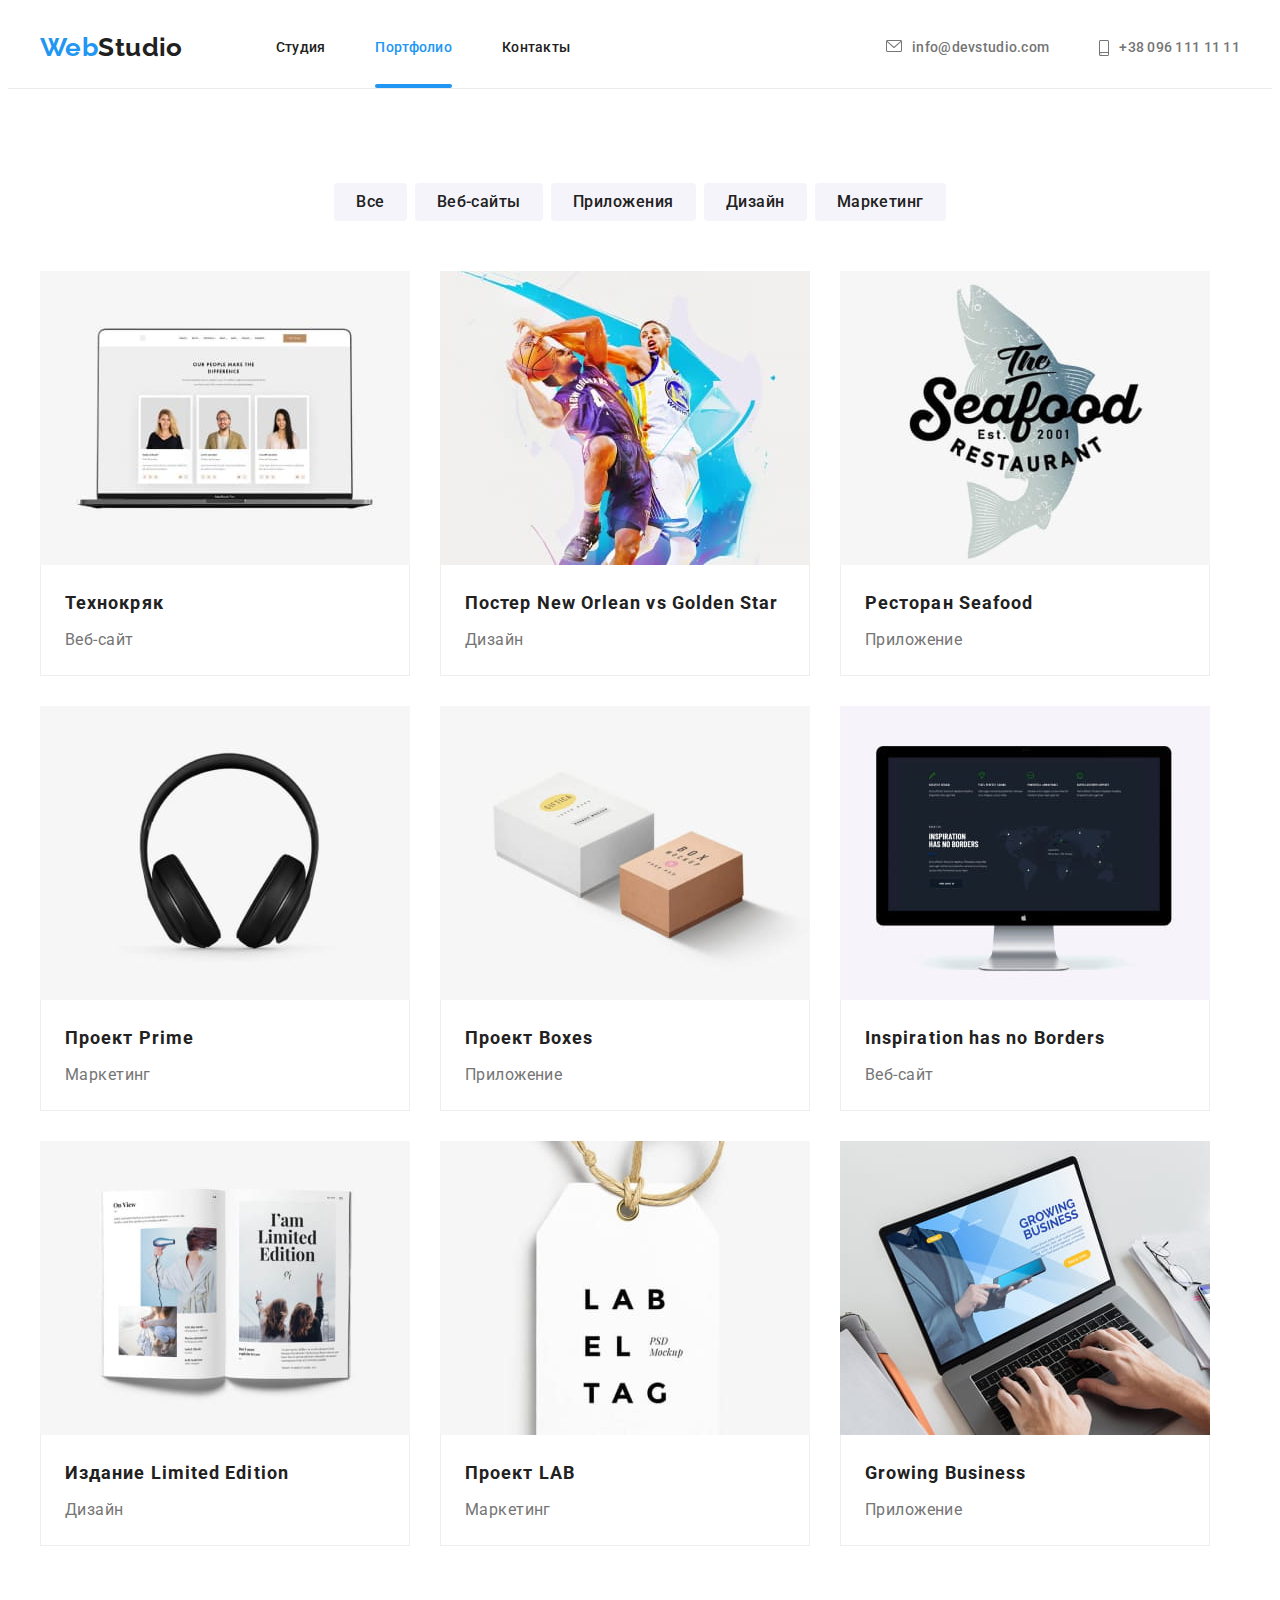
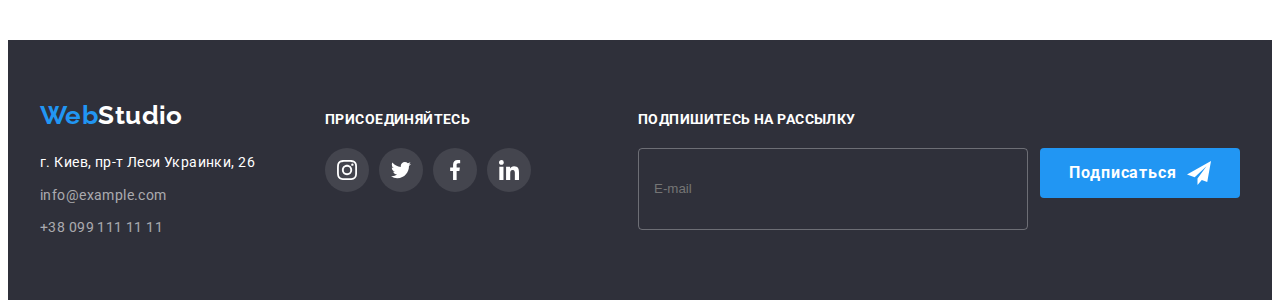
==== portfolio.html @ 4d7d1d0f "Загружает стартовые файлы" ====
<!DOCTYPE html>
<html lang="ru">
  <head>
    <meta charset="UTF-8" />
    <title>Портфолио</title>
    <link rel="preconnect" href="https://fonts.googleapis.com" />
    <link rel="preconnect" href="https://fonts.gstatic.com" crossorigin />
    <link
      href="https://fonts.googleapis.com/css2?family=Raleway:wght@700&family=Roboto:wght@400;500;700;900&display=swap"
      rel="stylesheet"
    />
    <link
      rel="stylesheet"
      href="https://cdnjs.cloudflare.com/ajax/libs/modern-normalize/1.1.0/modern-normalize.min.css"
      integrity="sha512-wpPYUAdjBVSE4KJnH1VR1HeZfpl1ub8YT/NKx4PuQ5NmX2tKuGu6U/JRp5y+Y8XG2tV+wKQpNHVUX03MfMFn9Q=="
      crossorigin="anonymous"
      referrerpolicy="no-referrer"
    />
    <link rel="stylesheet" href="./css/main.min.css" />
  </head>
  <body>
    <!-- ======= Header ======= -->

    <header class="header">
      <div class="container header__container">
        <nav class="site-nav">
          <a href="" class="logo header__logo"><span class="logo--accent">Web</span>Studio</a>

          <ul class="nav">
            <li class="nav__item">
              <a href="./index.html" class="nav__link">Студия</a>
            </li>

            <li class="nav__item">
              <a href="" class="nav__link nav__link--current">Портфолио </a>
            </li>

            <li class="nav__item"><a href="" class="nav__link">Контакты</a></li>
          </ul>
        </nav>

        <ul class="contacts">
          <li class="contacts__item">
            <a href="mailto:info@devstudio.com" class="contacts__link">
              <svg class="contacts__icon" width="16" height="12">
                <use href="./images/icons.svg#icon-envelope"></use>
              </svg>
              info@devstudio.com
            </a>
          </li>

          <li class="contacts__item">
            <a href="tel:+380961111111" class="contacts__link">
              <svg class="contacts__icon" width="10" height="16">
                <use href="./images/icons.svg#icon-smartphone"></use>
              </svg>
              +38 096 111 11 11</a
            >
          </li>
        </ul>
      </div>
    </header>
    <main>
      <section class="section">
        <div class="container">
          <h1 class="section__title--is-hidden">Портфолио</h1>

          <ul class="filter">
            <li class="filter__item">
              <button type="button" class="filter__btn">Все</button>
            </li>

            <li class="filter__item">
              <button type="button" class="filter__btn">Веб-сайты</button>
            </li>

            <li class="filter__item">
              <button type="button" class="filter__btn">Приложения</button>
            </li>

            <li class="filter__item">
              <button type="button" class="filter__btn">Дизайн</button>
            </li>

            <li class="filter__item">
              <button type="button" class="filter__btn">Маркетинг</button>
            </li>
          </ul>

          <!-- Portfolio  -->

          <ul class="portfolio">
            <li class="portfolio__item">
              <a href="" class="portfolio__link">
                <div class="portfolio__overlay">
                  <img src="./images/portfolio-img1.jpg" alt="Экран с сайтом" width="370" />
                  <p class="portfolio__overlay-text">
                    Технокряк это современная площадка распространения коронавируса. Компании
                    используют эту платформу для цифрового шпионажа и атак на защищённые сервера
                    конкурентов.
                  </p>
                </div>

                <div class="portfolio__info">
                  <h2 class="portfolio__title">Технокряк</h2>
                  <p class="portfolio__text">Веб-сайт</p>
                </div>
              </a>
            </li>

            <li class="portfolio__item">
              <a href="" class="portfolio__link">
                <div class="portfolio__overlay">
                  <img src="./images/portfolio-img2.jpg" alt="Баскетболисты" width="370" />
                  <p class="portfolio__overlay-text">
                    Технокряк это современная площадка распространения коронавируса. Компании
                    используют эту платформу для цифрового шпионажа и атак на защищённые сервера
                    конкурентов.
                  </p>
                </div>

                <div class="portfolio__info">
                  <h2 class="portfolio__title">Постер New Orlean vs Golden Star</h2>
                  <p class="portfolio__text">Дизайн</p>
                </div>
              </a>
            </li>

            <li class="portfolio__item">
              <a href="" class="portfolio__link">
                <div class="portfolio__overlay">
                  <img src="./images/portfolio-img3.jpg" alt="Эмблема" width="370" />
                  <p class="portfolio__overlay-text">
                    Технокряк это современная площадка распространения коронавируса. Компании
                    используют эту платформу для цифрового шпионажа и атак на защищённые сервера
                    конкурентов.
                  </p>
                </div>

                <div class="portfolio__info">
                  <h2 class="portfolio__title">Ресторан Seafood</h2>
                  <p class="portfolio__text">Приложение</p>
                </div>
              </a>
            </li>

            <li class="portfolio__item">
              <a href="" class="portfolio__link">
                <div class="portfolio__overlay">
                  <img src="./images/portfolio-img4.jpg" alt="Наушники" width="370" />
                  <p class="portfolio__overlay-text">
                    Технокряк это современная площадка распространения коронавируса. Компании
                    используют эту платформу для цифрового шпионажа и атак на защищённые сервера
                    конкурентов.
                  </p>
                </div>

                <div class="portfolio__info">
                  <h2 class="portfolio__title">Проект Prime</h2>
                  <p class="portfolio__text">Маркетинг</p>
                </div>
              </a>
            </li>

            <li class="portfolio__item">
              <a href="" class="portfolio__link">
                <div class="portfolio__overlay">
                  <img src="./images/portfolio-img5.jpg" alt="Две коробки" width="370" />
                  <p class="portfolio__overlay-text">
                    Технокряк это современная площадка распространения коронавируса. Компании
                    используют эту платформу для цифрового шпионажа и атак на защищённые сервера
                    конкурентов.
                  </p>
                </div>

                <div class="portfolio__info">
                  <h2 class="portfolio__title">Проект Boxes</h2>
                  <p class="portfolio__text">Приложение</p>
                </div>
              </a>
            </li>

            <li class="portfolio__item">
              <a href="" class="portfolio__link">
                <div class="portfolio__overlay">
                  <img src="./images/portfolio-img6.jpg" alt="Монитор" width="370" />
                  <p class="portfolio__overlay-text">
                    Технокряк это современная площадка распространения коронавируса. Компании
                    используют эту платформу для цифрового шпионажа и атак на защищённые сервера
                    конкурентов.
                  </p>
                </div>

                <div class="portfolio__info">
                  <h2 class="portfolio__title">Inspiration has no Borders</h2>
                  <p class="portfolio__text">Веб-сайт</p>
                </div>
              </a>
            </li>

            <li class="portfolio__item">
              <a href="" class="portfolio__link">
                <div class="portfolio__overlay">
                  <img src="./images/portfolio-img7.jpg" alt="Книга" width="370" />
                  <p class="portfolio__overlay-text">
                    Технокряк это современная площадка распространения коронавируса. Компании
                    используют эту платформу для цифрового шпионажа и атак на защищённые сервера
                    конкурентов.
                  </p>
                </div>

                <div class="portfolio__info">
                  <h2 class="portfolio__title">Издание Limited Edition</h2>
                  <p class="portfolio__text">Дизайн</p>
                </div>
              </a>
            </li>

            <li class="portfolio__item">
              <a href="" class="portfolio__link">
                <div class="portfolio__overlay">
                  <img src="./images/portfolio-img8.jpg" alt="Бирка" width="370" />
                  <p class="portfolio__overlay-text">
                    Технокряк это современная площадка распространения коронавируса. Компании
                    используют эту платформу для цифрового шпионажа и атак на защищённые сервера
                    конкурентов.
                  </p>
                </div>

                <div class="portfolio__info">
                  <h2 class="portfolio__title">Проект LAB</h2>
                  <p class="portfolio__text">Маркетинг</p>
                </div>
              </a>
            </li>

            <li class="portfolio__item">
              <a href="" class="portfolio__link">
                <div class="portfolio__overlay">
                  <img src="./images/portfolio-img9.jpg" alt="Ноутбук" width="370" />
                  <p class="portfolio__overlay-text">
                    Технокряк это современная площадка распространения коронавируса. Компании
                    используют эту платформу для цифрового шпионажа и атак на защищённые сервера
                    конкурентов.
                  </p>
                </div>

                <div class="portfolio__info">
                  <h2 class="portfolio__title">Growing Business</h2>
                  <p class="portfolio__text">Приложение</p>
                </div>
              </a>
            </li>
          </ul>
        </div>
      </section>
    </main>

    <!-- ======= Footer  ======= -->

    <footer class="footer-section">
      <div class="container footer">
        <div class="footer__contacts">
          <a href="" class="logo footer__logo"><span class="logo--accent">Web</span>Studio</a>
          <address class="address">
            <ul>
              <li class="address__item">
                <a
                  href="https://goo.gl/maps/BYi2ewcJTZ7RtbM76"
                  target="_blank"
                  class="address__map-link"
                >
                  г. Киев, пр-т Леси Украинки, 26
                </a>
              </li>

              <li class="address__item">
                <a href="mailto:info@example.com" class="address__link"> info@example.com</a>
              </li>

              <li class="address__item">
                <a href="tel:+380991111111" class="address__link"> +38 099 111 11 11 </a>
              </li>
            </ul>
          </address>
        </div>

        <div class="join">
          <p class="join__text">присоединяйтесь</p>

          <ul class="join__list">
            <li class="join__item">
              <a href="#" class="join__link"
                ><svg width="20" height="20">
                  <use href="./images/icons.svg#icon-instagram-footer"></use>
                </svg>
              </a>
            </li>
            <li class="join__item">
              <a href="#" class="join__link"
                ><svg width="20" height="20">
                  <use href="./images/icons.svg#icon-twitter-footer"></use>
                </svg>
              </a>
            </li>
            <li class="join__item">
              <a href="#" class="join__link">
                <svg width="20" height="20">
                  <use href="./images/icons.svg#icon-facebook-footer"></use>
                </svg>
              </a>
            </li>
            <li class="join__item">
              <a href="#" class="join__link"
                ><svg class="width" ="20" height="20">
                  <use href="./images/icons.svg#icon-linkedin-footer"></use>
                </svg>
              </a>
            </li>
          </ul>
        </div>

        <div class="subscribe">
          <label for="subscribe-email" class="subscribe__text">Подпишитесь на рассылку</label>
          <form class="subscribe__form">
            <input
              type="email"
              class="subscribe__input"
              name="email"
              id="subscribe-email"
              placeholder="E-mail"
              autocomplete="email"
            />

            <button type="submit" class="btn subscribe__btn">
              Подписаться
              <svg width="24" height="24 " class="btn__icon">
                <use href="./images/icons.svg#icon-icon-send"></use>
              </svg>
            </button>
          </form>
        </div>
      </div>
    </footer>
  </body>
</html>
---- css/main.min.css ----
:root{--accent-color: #2196f3;--primary-text-color: #757575;--secondary-text-color: #212121;--white-text-color: #ffffff;--white-bcg-color: #ffffff;--secondary-bcg-color: #f5f4fa;--dark-bcg-color: #2f303a;--card-border: #eeeeee;--icon-color: #afb1b8;--hover-btn-color: #188ce8;--timing-function: cubic-bezier(0.4, 0, 0.2, 1)}body{background-color:var(--white-bcg-color);color:var(--primary-text-color);font-family:'Roboto', sans-serif;font-size:14px;line-height:1.71;letter-spacing:0.03em}h1,h2,h3,h4,h5,h6,p{margin-top:0;margin-bottom:0}img{display:block;max-width:100%;height:auto}a{display:block}ul{list-style:none;margin:0;padding:0}button{padding:0px;cursor:pointer}.section__title,.features__title,.team__title,.portfolio__title{color:var(--secondary-text-color)}.works__text,.team__text,.portfolio__text{font-size:16px;color:var(--primary-text-color)}.container{width:1200px;margin-left:auto;margin-right:auto;padding-right:15px;padding-left:15px}.section{padding-top:94px;padding-bottom:94px}.section--no-indent{padding-bottom:0px}.section--other-bcg{background-color:var(--secondary-bcg-color)}.section__title{margin-bottom:50px;font-size:36px;line-height:1.16;text-align:center}.section__title--is-hidden{position:absolute;clip:rect(0 0 0 0);width:1px;height:1px;margin:-1px;border:0;padding:0;overflow:hidden}.btn{display:-webkit-box;display:-ms-flexbox;display:flex;-webkit-box-pack:center;-ms-flex-pack:center;justify-content:center;-webkit-box-align:center;-ms-flex-align:center;align-items:center;text-align:center;width:200px;height:50px;font-family:inherit;font-weight:700;font-size:16px;line-height:1.87;letter-spacing:0.06em;background-color:var(--accent-color);color:var(--white-text-color);border:none;border-radius:4px;-webkit-transform:scale(1);transform:scale(1);-webkit-transition:background-color 250ms var(--timing-function),scale 250ms var(--timing-function),-webkit-box-shadow 250ms var(--timing-function);transition:background-color 250ms var(--timing-function),scale 250ms var(--timing-function),-webkit-box-shadow 250ms var(--timing-function);transition:background-color 250ms var(--timing-function),scale 250ms var(--timing-function),box-shadow 250ms var(--timing-function);transition:background-color 250ms var(--timing-function),scale 250ms var(--timing-function),box-shadow 250ms var(--timing-function),-webkit-box-shadow 250ms var(--timing-function)}.btn:focus,.btn:hover{-webkit-transform:scale(1.05);transform:scale(1.05);background-color:var(--hover-btn-color);-webkit-box-shadow:0px 4px 4px rgba(0,0,0,0.15);box-shadow:0px 4px 4px rgba(0,0,0,0.15)}.header{max-height:80px;border-bottom:1px solid #ececec}.header__logo{margin-right:93px;padding-top:24px;padding-bottom:25px}.logo{color:var(--secondary-text-color);font-family:Raleway, sans-serif;font-weight:700;font-size:26px;line-height:1.19;text-decoration:none}.logo--accent{color:var(--accent-color)}.header__container,.site-nav{display:-webkit-box;display:-ms-flexbox;display:flex;-webkit-box-align:center;-ms-flex-align:center;align-items:center}.nav{display:-webkit-box;display:-ms-flexbox;display:flex}.nav__item:not(:last-child){margin-right:50px}.nav__link{display:block;max-height:80px;padding-top:32px;padding-bottom:32px;font-weight:500;text-decoration:none;line-height:1.14;letter-spacing:0.02em;color:var(--secondary-text-color);-webkit-transition:color 250ms var(--timing-function);transition:color 250ms var(--timing-function)}.nav__link:hover,.nav__link:focus{color:var(--accent-color)}.nav__link--current{color:var(--accent-color);position:relative}.nav__link--current::after{content:"";display:block;position:absolute;bottom:0;width:100%;height:4px;background-color:var(--accent-color);border-radius:2px}.contacts{display:-webkit-box;display:-ms-flexbox;display:flex;margin-left:auto}.contacts__item:not(:last-child){margin-right:50px}.contacts__link{display:-webkit-box;display:-ms-flexbox;display:flex;max-height:80px;padding-top:32px;padding-bottom:32px;font-weight:500;text-decoration:none;line-height:1.14;letter-spacing:0.02em;color:var(--primary-text-color);-webkit-transition:color 250ms var(--timing-function);transition:color 250ms var(--timing-function)}.contacts__link:hover,.contacts__link:focus{color:var(--accent-color)}.contacts__icon{margin-right:10px;fill:var(--primary-text-color);-webkit-transition:fill 250ms var(--timing-function);transition:fill 250ms var(--timing-function)}.contacts__link:hover .contacts__icon,.contacts__link:focus .contacts__icon{fill:currentColor}.hero{max-width:1600px;margin-left:auto;margin-right:auto;padding-top:200px;padding-bottom:200px;text-align:center;background-color:var(--dark-bcg-color);background-image:-webkit-gradient(linear, left top, left bottom, from(rgba(47,48,58,0.4)), to(rgba(47,48,58,0.4))),url("../images/hero-img.jpg");background-image:linear-gradient(rgba(47,48,58,0.4), rgba(47,48,58,0.4)),url("../images/hero-img.jpg");background-size:cover;background-repeat:no-repeat}.hero__title{margin-bottom:30px;text-align:center;text-transform:uppercase;font-weight:900;font-size:44px;line-height:1.36;letter-spacing:0.06em;color:var(--white-text-color)}.hero__btn{margin-left:auto;margin-right:auto}.backdrop{position:fixed;top:0;bottom:0;right:0;left:0;z-index:2;-webkit-backdrop-filter:blur(5px);backdrop-filter:blur(5px);background-color:rgba(0,0,0,0.2);opacity:1;visibility:visible;-webkit-transition:opacity 250ms var(--timing-function),visibility 350ms var(--timing-function);transition:opacity 250ms var(--timing-function),visibility 350ms var(--timing-function)}.backdrop--is-hidden{opacity:0;visibility:hidden;pointer-events:none}.modal{position:absolute;width:528px;top:50%;left:50%;-webkit-transform:translate(-50%, -50%) scale(1);transform:translate(-50%, -50%) scale(1);-webkit-transition:-webkit-transform 250ms var(--timing-function);transition:-webkit-transform 250ms var(--timing-function);transition:transform 250ms var(--timing-function);transition:transform 250ms var(--timing-function), -webkit-transform 250ms var(--timing-function);padding:40px;background-color:var(--white-bcg-color);-webkit-box-shadow:0px 1px 3px rgba(0,0,0,0.12),0px 1px 1px rgba(0,0,0,0.14),0px 2px 1px rgba(0,0,0,0.2);box-shadow:0px 1px 3px rgba(0,0,0,0.12),0px 1px 1px rgba(0,0,0,0.14),0px 2px 1px rgba(0,0,0,0.2);border-radius:4px}.backdrop--is-hidden .modal{-webkit-transform:translate(-50%, -50%) scale(0.8);transform:translate(-50%, -50%) scale(0.8)}.modal__close-btn{position:absolute;top:8px;right:8px;width:30px;height:30px;background-color:var(--white-bcg-color);border:1px solid rgba(0,0,0,0.1);border-radius:50%;-webkit-transform:scale(1);transform:scale(1);-webkit-transition:-webkit-transform 250ms var(--timing-function);transition:-webkit-transform 250ms var(--timing-function);transition:transform 250ms var(--timing-function);transition:transform 250ms var(--timing-function), -webkit-transform 250ms var(--timing-function)}.modal__close-btn:hover,.modal__close-btn:focus{-webkit-transform:scale(1.05);transform:scale(1.05)}.modal__close-icon{position:absolute;top:8px;right:8px;-webkit-transition:fill 250ms var(--timing-function);transition:fill 250ms var(--timing-function)}.modal__close-btn:hover .modal__close-icon,.modal__close-btn:focus .modal__close-icon{fill:var(--accent-color)}.form__title{display:block;margin-bottom:30px;text-align:center;font-weight:700;font-size:20px;line-height:1.15;color:var(--secondary-text-color)}.form__field{position:relative;display:block}.form__field:not(:last-child){margin-bottom:28px}.form__input{width:100%;height:40px;padding:12px 12px 12px 42px;border:1px solid rgba(33,33,33,0.2);border-radius:4px;-webkit-transition:border-color 250ms var(--timing-function);transition:border-color 250ms var(--timing-function)}.form__input:hover{border-color:var(--accent-color);cursor:pointer}.form__input:focus{border-color:var(--accent-color);outline:var(--accent-color)}.form__input:not(:placeholder-shown):invalid{border-color:#e23535}.form__label{position:absolute;top:50%;left:42px;font-size:12px;line-height:1.16;letter-spacing:0.01em;-webkit-transform:translateY(-50%);transform:translateY(-50%);-webkit-transition:-webkit-transform 250ms var(--timing-function);transition:-webkit-transform 250ms var(--timing-function);transition:transform 250ms var(--timing-function);transition:transform 250ms var(--timing-function), -webkit-transform 250ms var(--timing-function)}.form__input:not(:placeholder-shown)+.form__label{-webkit-transform:translate(-38px, -38px);transform:translate(-38px, -38px)}.form__field:focus-within .form__label{-webkit-transform:translate(-38px, -38px);transform:translate(-38px, -38px)}.form__icon{position:absolute;top:50%;left:12px;-webkit-transform:translateY(-50%);transform:translateY(-50%);-webkit-transition:fill 250ms var(--timing-function);transition:fill 250ms var(--timing-function)}.form__field:focus-within .form__icon{fill:var(--accent-color)}.comment{margin-top:10px;margin-bottom:20px}.comment__label{font-size:12px;line-height:1.16;letter-spacing:0.01em}.comment__input{display:block;width:100%;height:120px;resize:none;padding:12px 16px;border:1px solid rgba(33,33,33,0.2);border-radius:4px;-webkit-transition:border-color 250ms var(--timing-function);transition:border-color 250ms var(--timing-function)}.comment__input:hover{border-color:var(--accent-color);cursor:pointer}.comment__input:focus{border-color:var(--accent-color);outline:var(--accent-color)}.comment__input::-webkit-input-placeholder{font-size:14px;line-height:1.14;letter-spacing:0.01em;color:rgba(117,117,117,0.5)}.comment__input:-ms-input-placeholder{font-size:14px;line-height:1.14;letter-spacing:0.01em;color:rgba(117,117,117,0.5)}.comment__input::-ms-input-placeholder{font-size:14px;line-height:1.14;letter-spacing:0.01em;color:rgba(117,117,117,0.5)}.comment__input::placeholder{font-size:14px;line-height:1.14;letter-spacing:0.01em;color:rgba(117,117,117,0.5)}.policy{margin-bottom:30px}.policy__field{display:-webkit-box;display:-ms-flexbox;display:flex;-webkit-box-pack:center;-ms-flex-pack:center;justify-content:center;-webkit-box-align:center;-ms-flex-align:center;align-items:center}.policy__checkbox{position:absolute;clip:rect(0 0 0 0);width:1px;height:1px;margin:-1px;border:0;padding:0;overflow:hidden}.policy__icon{display:inline-block;width:16px;height:15px;margin-right:7px;border:1px solid var(--secondary-text-color);border-radius:4px}.policy__checkbox:focus+.policy__icon{outline:2px solid #0e6ab6}.policy__checkbox:hover+.policy__icon{cursor:pointer}.policy__checkbox:checked+.policy__icon{background-color:var(--accent-color);border-color:var(--accent-color);background-image:url("../images/icon-check.svg");background-size:cover;background-origin:border-box}.policy__label{display:inline-block;margin-right:5px}.policy__link{display:inline-block;color:var(--accent-color);text-decoration-skip-ink:none}.form__btn{margin-left:auto;margin-right:auto}.features{display:-webkit-box;display:-ms-flexbox;display:flex}.features__item{max-width:270px}.features__item:not(:last-child){margin-right:30px}.features__icon-box{display:-webkit-box;display:-ms-flexbox;display:flex;-webkit-box-pack:center;-ms-flex-pack:center;justify-content:center;-webkit-box-align:center;-ms-flex-align:center;align-items:center;margin-bottom:30px;height:120px;background-color:var(--secondary-bcg-color);border-radius:4px}.features__icon{height:70px;width:70px}.features__title{margin-bottom:10px;text-align:left;font-weight:700;text-transform:uppercase;line-height:1.14}.works{display:-webkit-box;display:-ms-flexbox;display:flex}.works__item{position:relative}.works__item:not(:last-child){margin-right:30px}.works__text{position:absolute;bottom:0;display:-webkit-box;display:-ms-flexbox;display:flex;-webkit-box-pack:center;-ms-flex-pack:center;justify-content:center;-webkit-box-align:center;-ms-flex-align:center;align-items:center;width:100%;height:70px;text-transform:uppercase;font-weight:700;font-size:14px;line-height:1.14;color:var(--white-text-color);background-color:rgba(47,48,58,0.8)}.team{display:-webkit-box;display:-ms-flexbox;display:flex}.team__item{background-color:var(--white-bcg-color);-webkit-box-shadow:0px 1px 3px rgba(0,0,0,0.12),0px 1px 1px rgba(0,0,0,0.14),0px 2px 1px rgba(0,0,0,0.2);box-shadow:0px 1px 3px rgba(0,0,0,0.12),0px 1px 1px rgba(0,0,0,0.14),0px 2px 1px rgba(0,0,0,0.2);border-radius:0px 0px 4px 4px}.team__item:not(:last-child){margin-right:30px}.team__info{padding-top:30px;padding-bottom:30px;text-align:center}.team__title{margin-bottom:10px;font-weight:500;font-size:16px;line-height:1.19}.team__text{line-height:1.19;margin-bottom:16px}.social{display:-webkit-box;display:-ms-flexbox;display:flex;-webkit-box-align:center;-ms-flex-align:center;align-items:center;-webkit-box-pack:center;-ms-flex-pack:center;justify-content:center}.social__item:not(:last-child){margin-right:10px}.social__link{display:-webkit-box;display:-ms-flexbox;display:flex;-webkit-box-align:center;-ms-flex-align:center;align-items:center;-webkit-box-pack:center;-ms-flex-pack:center;justify-content:center;width:44px;height:44px;border-radius:50%;-webkit-transform:scale(1);transform:scale(1);-webkit-transition:background-color 250ms var(--timing-function),-webkit-transform 250ms var(--timing-function);transition:background-color 250ms var(--timing-function),-webkit-transform 250ms var(--timing-function);transition:transform 250ms var(--timing-function),background-color 250ms var(--timing-function);transition:transform 250ms var(--timing-function),background-color 250ms var(--timing-function),-webkit-transform 250ms var(--timing-function)}.social__link:hover,.social__link:focus{border-radius:50%;background-color:var(--accent-color);-webkit-transform:scale(1.05);transform:scale(1.05)}.social__icon{fill:var(--icon-color);-webkit-transition:fill 250ms var(--timing-function);transition:fill 250ms var(--timing-function)}.social__link:hover .social__icon,.social__link:focus .social__icon{fill:var(--white-text-color)}.customers{display:-webkit-box;display:-ms-flexbox;display:flex;-webkit-box-pack:center;-ms-flex-pack:center;justify-content:center;-webkit-box-align:center;-ms-flex-align:center;align-items:center}.customers__item{width:170px;height:92px}.customers__item:not(:last-child){margin-right:30px}.customers__link{display:-webkit-box;display:-ms-flexbox;display:flex;-webkit-box-pack:center;-ms-flex-pack:center;justify-content:center;-webkit-box-align:center;-ms-flex-align:center;align-items:center;width:100%;height:100%;border:1px solid var(--icon-color);border-radius:4px;-webkit-transition:border-color 250ms var(--timing-function);transition:border-color 250ms var(--timing-function)}.customers__link:hover,.customers__link:focus{border-color:var(--accent-color)}.customers__icon{fill:var(--icon-color);-webkit-transition:fill 250ms var(--timing-function);transition:fill 250ms var(--timing-function)}.customers__link:hover .customers__icon,.customers__link:focus .customers__icon{fill:var(--accent-color)}.footer-section{background-color:var(--dark-bcg-color)}.footer{display:-webkit-box;display:-ms-flexbox;display:flex;-webkit-box-align:baseline;-ms-flex-align:baseline;align-items:baseline;padding:60px 0}.footer__contacts{margin-right:70px}.footer__logo{display:block;margin-bottom:20px;color:var(--white-text-color)}.address__item:not(:last-child){margin-bottom:9px}.address{font-style:normal}.address__map-link{color:var(--white-text-color);text-decoration:none}.address__map-link:hover,.address__map-link:focus{color:var(--accent-color)}.address__link{color:rgba(255,255,255,0.6);text-decoration:none;-webkit-transition:color 250ms var(--timing-function);transition:color 250ms var(--timing-function)}.address__link:hover,.address__link:focus{color:var(--accent-color)}.join__text{margin-bottom:20px;font-weight:bold;font-size:14px;line-height:1.14;letter-spacing:0.03em;text-transform:uppercase;color:var(--white-text-color)}.join__list{display:-webkit-box;display:-ms-flexbox;display:flex}.join__item:not(:last-child){margin-right:10px}.join__link{display:-webkit-box;display:-ms-flexbox;display:flex;-webkit-box-align:center;-ms-flex-align:center;align-items:center;-webkit-box-pack:center;-ms-flex-pack:center;justify-content:center;height:44px;width:44px;background-color:rgba(255,255,255,0.1);border-radius:50%;-webkit-transform:scale(1);transform:scale(1);-webkit-transition:background-color 250ms var(--timing-function),-webkit-transform 250ms var(--timing-function);transition:background-color 250ms var(--timing-function),-webkit-transform 250ms var(--timing-function);transition:transform 250ms var(--timing-function),background-color 250ms var(--timing-function);transition:transform 250ms var(--timing-function),background-color 250ms var(--timing-function),-webkit-transform 250ms var(--timing-function)}.join__link:hover,.join__link:focus{background-color:var(--accent-color);-webkit-transform:scale(1.1);transform:scale(1.1)}.subscribe{margin-left:auto}.subscribe__text{display:block;margin-bottom:20px;font-weight:bold;font-size:14px;line-height:1.14;letter-spacing:0.03em;text-transform:uppercase;color:var(--white-text-color)}.subscribe__form{display:-webkit-box;display:-ms-flexbox;display:flex;-webkit-box-pack:center;-ms-flex-pack:center;justify-content:center}.subscribe__input{width:358px;height:50px;padding:15px;border:1px solid rgba(255,255,255,0.3);border-radius:4px;background-color:transparent;color:var(--white-text-color);cursor:pointer;-webkit-transition:border-color 250ms var(--timing-function);transition:border-color 250ms var(--timing-function)}.subscribe__input:hover{border-color:var(--accent-color)}.subscribe__input:hover:focus{outline:1px solid rgba(255,255,255,0.5)}.subscribe__btn{margin-left:12px}.btn__icon{margin-left:10px}.filter{display:-webkit-box;display:-ms-flexbox;display:flex;-webkit-box-pack:center;-ms-flex-pack:center;justify-content:center;margin-bottom:50px}.filter__item:not(:last-child){margin-right:8px}.filter__btn{padding:6px 22px;cursor:pointer;text-align:center;font-weight:500;font-size:16px;line-height:1.62;letter-spacing:0.03em;font-family:inherit;color:var(--secondary-text-color);background-color:var(--secondary-bcg-color);border:transparent;border-radius:4px;-webkit-transition:color 250ms var(--timing-function),background-color 250ms var(--timing-function),-webkit-box-shadow 250ms var(--timing-function);transition:color 250ms var(--timing-function),background-color 250ms var(--timing-function),-webkit-box-shadow 250ms var(--timing-function);transition:color 250ms var(--timing-function),background-color 250ms var(--timing-function),box-shadow 250ms var(--timing-function);transition:color 250ms var(--timing-function),background-color 250ms var(--timing-function),box-shadow 250ms var(--timing-function),-webkit-box-shadow 250ms var(--timing-function)}.filter__btn:focus,.filter__btn:hover{background-color:var(--accent-color);color:var(--white-text-color);-webkit-box-shadow:0px 3px 1px rgba(0,0,0,0.1),0px 1px 2px rgba(0,0,0,0.08),0px 2px 2px rgba(0,0,0,0.12);box-shadow:0px 3px 1px rgba(0,0,0,0.1),0px 1px 2px rgba(0,0,0,0.08),0px 2px 2px rgba(0,0,0,0.12)}.portfolio{display:-webkit-box;display:-ms-flexbox;display:flex;-ms-flex-wrap:wrap;flex-wrap:wrap}.portfolio__item{max-width:calc((100% - 60px) / 3)}.portfolio__item:not(:nth-last-child(-n+3)){margin-bottom:30px}.portfolio__item:not(:nth-child(3n)){margin-right:30px}.portfolio__link{display:block;text-decoration:none;-webkit-transition:-webkit-box-shadow 250ms var(--timing-function);transition:-webkit-box-shadow 250ms var(--timing-function);transition:box-shadow 250ms var(--timing-function);transition:box-shadow 250ms var(--timing-function), -webkit-box-shadow 250ms var(--timing-function)}.portfolio__link:hover,.portfolio__link:focus{-webkit-box-shadow:0px 1px 1px rgba(0,0,0,0.12),0px 4px 4px rgba(0,0,0,0.06),1px 4px 6px rgba(0,0,0,0.16);box-shadow:0px 1px 1px rgba(0,0,0,0.12),0px 4px 4px rgba(0,0,0,0.06),1px 4px 6px rgba(0,0,0,0.16)}.portfolio__info{border-left:1px solid var(--card-border);border-right:1px solid var(--card-border);border-bottom:1px solid var(--card-border);padding:20px 24px}.portfolio__title{font-size:18px;line-height:2;margin-bottom:4px;letter-spacing:0.06em}.portfolio__text{line-height:1.87}.portfolio__overlay{position:relative;overflow:hidden}.portfolio__overlay-text{position:absolute;top:0;left:0;width:100%;height:100%;padding:63px 24px;font-size:18px;line-height:1.56;color:var(--white-text-color);background-color:rgba(33,150,243,0.9);-webkit-transform:translateY(100%);transform:translateY(100%);-webkit-transition:-webkit-transform 250ms var(--timing-function);transition:-webkit-transform 250ms var(--timing-function);transition:transform 250ms var(--timing-function);transition:transform 250ms var(--timing-function), -webkit-transform 250ms var(--timing-function)}.portfolio__link:hover .portfolio__overlay-text,.portfolio__link:focus .portfolio__overlay-text{-webkit-transform:translateY(0);transform:translateY(0)}
/*# sourceMappingURL=main.min.css.map */
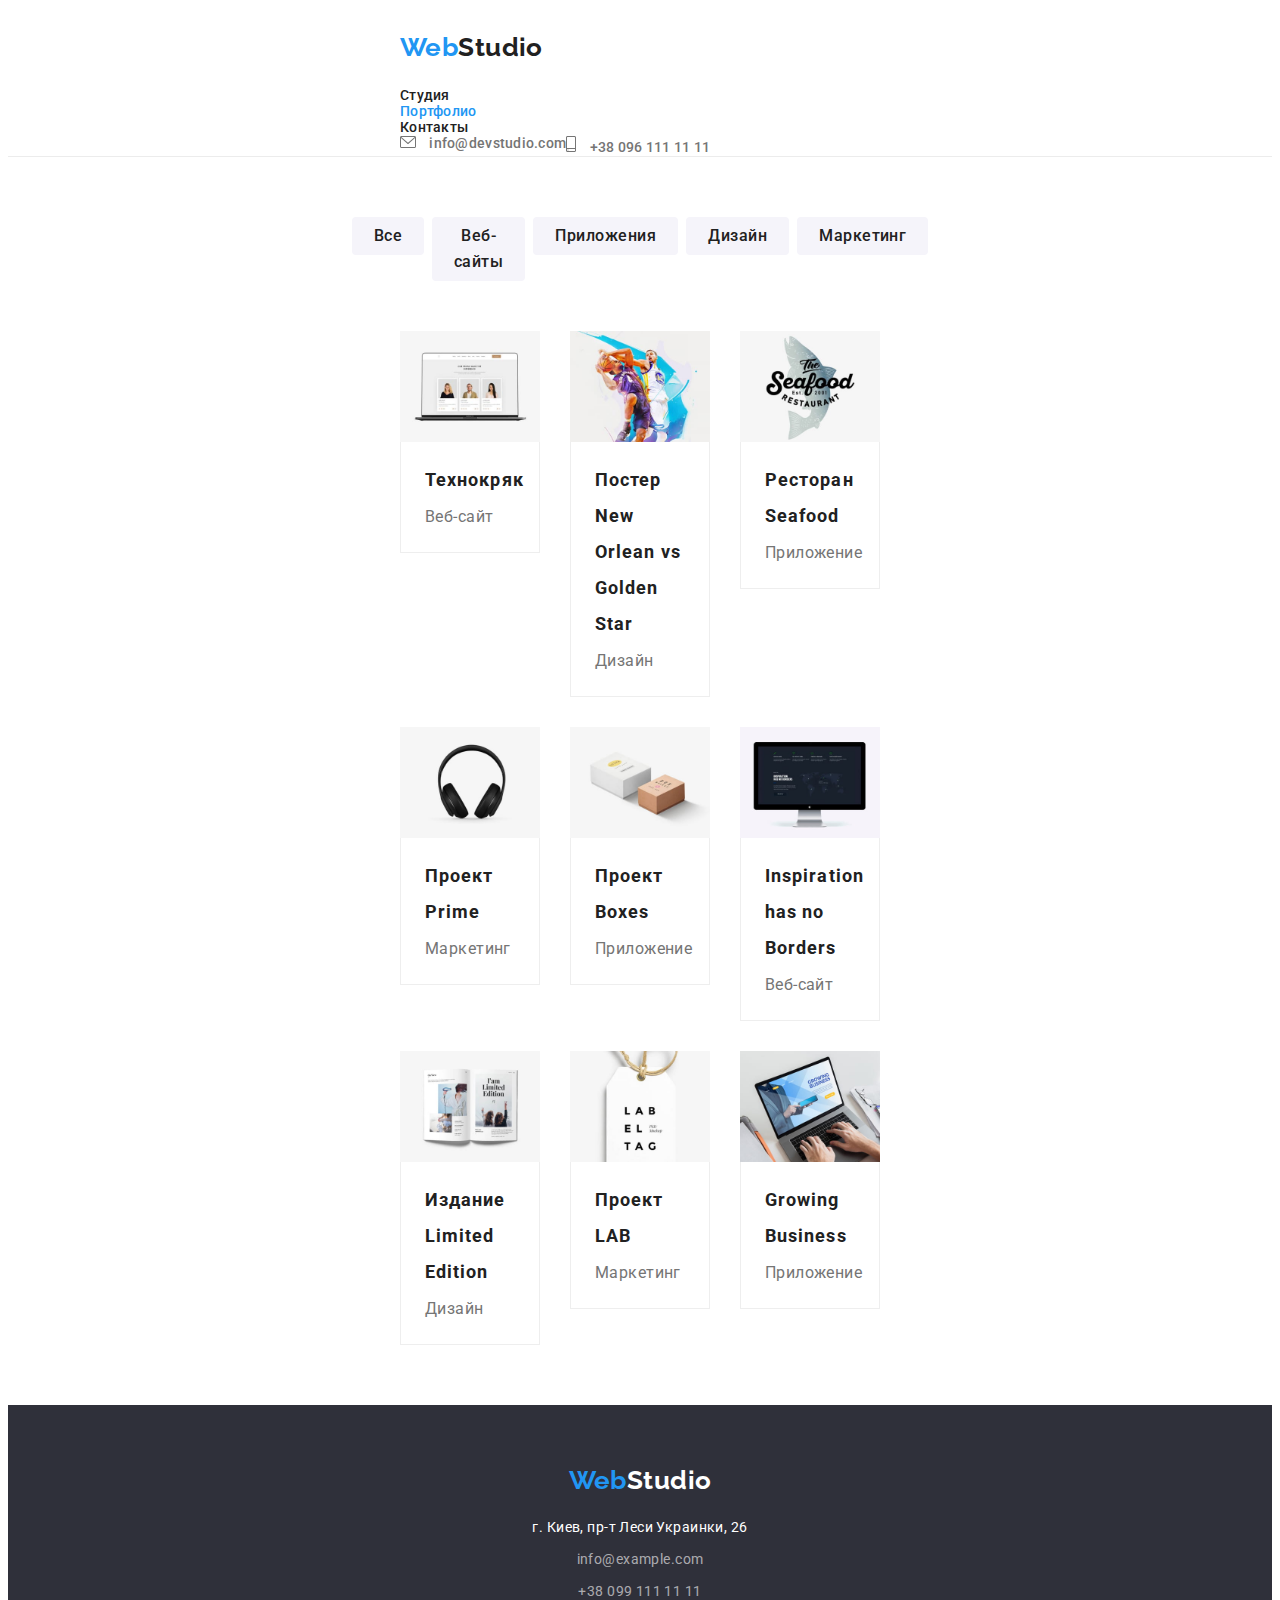
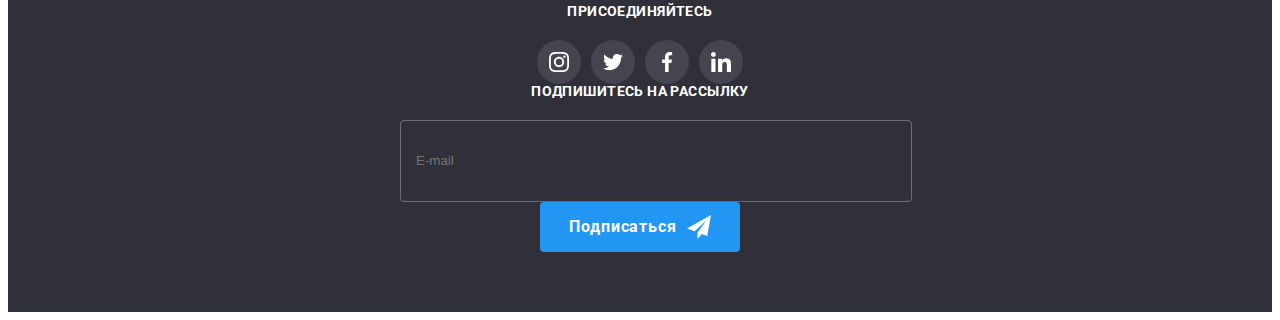
==== commit 1d98c57d: "Выпадающее меню для мобильных" ====
--- a/portfolio.html
+++ b/portfolio.html
@@ -2,6 +2,8 @@
 <html lang="ru">
   <head>
     <meta charset="UTF-8" />
+    <meta name="viewport" content="width=device-width, initial-scale=1.0" />
+
     <title>Портфолио</title>
     <link rel="preconnect" href="https://fonts.googleapis.com" />
     <link rel="preconnect" href="https://fonts.gstatic.com" crossorigin />
@@ -25,39 +27,68 @@
       <div class="container header__container">
         <nav class="site-nav">
           <a href="" class="logo header__logo"><span class="logo--accent">Web</span>Studio</a>
-
-          <ul class="nav">
-            <li class="nav__item">
-              <a href="./index.html" class="nav__link">Студия</a>
-            </li>
-
-            <li class="nav__item">
-              <a href="" class="nav__link nav__link--current">Портфолио </a>
-            </li>
-
-            <li class="nav__item"><a href="" class="nav__link">Контакты</a></li>
-          </ul>
-        </nav>
-
-        <ul class="contacts">
-          <li class="contacts__item">
-            <a href="mailto:info@devstudio.com" class="contacts__link">
-              <svg class="contacts__icon" width="16" height="12">
-                <use href="./images/icons.svg#icon-envelope"></use>
-              </svg>
-              info@devstudio.com
-            </a>
-          </li>
-
-          <li class="contacts__item">
-            <a href="tel:+380961111111" class="contacts__link">
-              <svg class="contacts__icon" width="10" height="16">
-                <use href="./images/icons.svg#icon-smartphone"></use>
-              </svg>
-              +38 096 111 11 11</a
-            >
-          </li>
-        </ul>
+       <button
+          type="button"
+          class="menu__btn"
+          data-menu-button
+          aria-expanded="false"
+          aria-controls="menu"
+        >
+          <svg width="40" height="40" class="menu__icon" aria-label="Переключатель мобильного меню">
+            <use href="images/icons.svg#icon-menu_burger" class="menu__burger-btn"></use>
+            <use href="images/icons.svg#icon-close_mob-menu" class="menu__close-btn"></use>
+          </svg>
+        </button>
+        <div class="menu" data-menu id="menu">
+          <nav class="site-nav">
+            <ul class="nav">
+              <li class="nav__item">
+                <a href="./index.html" class="nav__link nav__link">Студия</a>
+              </li>
+
+              <li class="nav__item">
+                <a href="l" class="nav__link nav__link--current">Портфолио </a>
+              </li>
+
+              <li class="nav__item"><a href="" class="nav__link">Контакты</a></li>
+            </ul>
+          </nav>
+          <div class="contacts-menu">
+            <ul class="contacts">
+              <li class="contacts__item">
+                <a href="mailto:info@devstudio.com" class="contacts__link contacts__link-mail">
+                  <svg class="contacts__icon" width="16" height="12">
+                    <use href="./images/icons.svg#icon-envelope"></use>
+                  </svg>
+                  info@devstudio.com
+                </a>
+              </li>
+
+              <li class="contacts__item">
+                <a href="tel:+380961111111" class="contacts__link contacts__link-phone">
+                  <svg class="contacts__icon" width="10" height="16">
+                    <use href="./images/icons.svg#icon-smartphone"></use>
+                  </svg>
+                  +38 096 111 11 11</a
+                >
+              </li>
+            </ul>
+            <ul class="contacts-menu__social">
+              <li class="contacts-menu__social-item">
+                <a class="contacts-menu__social-link">Instagram</a>
+              </li>
+              <li class="contacts-menu__social-item">
+                <a class="contacts-menu__social-link">Twitter</a>
+              </li>
+              <li class="contacts-menu__social-item">
+                <a class="contacts-menu__social-link">Facebook</a>
+              </li>
+              <li class="contacts-menu__social-item">
+                <a class="contacts-menu__social-link">LinkedIn</a>
+              </li>
+            </ul>
+          </div>
+        </div>
       </div>
     </header>
     <main>
@@ -342,5 +373,6 @@
         </div>
       </div>
     </footer>
+    <script src="./js/mobile-menu.js"></script>
   </body>
 </html>
--- a/css/main.min.css
+++ b/css/main.min.css
@@ -1,2 +1,2 @@
-:root{--accent-color: #2196f3;--primary-text-color: #757575;--secondary-text-color: #212121;--white-text-color: #ffffff;--white-bcg-color: #ffffff;--secondary-bcg-color: #f5f4fa;--dark-bcg-color: #2f303a;--card-border: #eeeeee;--icon-color: #afb1b8;--hover-btn-color: #188ce8;--timing-function: cubic-bezier(0.4, 0, 0.2, 1)}body{background-color:var(--white-bcg-color);color:var(--primary-text-color);font-family:'Roboto', sans-serif;font-size:14px;line-height:1.71;letter-spacing:0.03em}h1,h2,h3,h4,h5,h6,p{margin-top:0;margin-bottom:0}img{display:block;max-width:100%;height:auto}a{display:block}ul{list-style:none;margin:0;padding:0}button{padding:0px;cursor:pointer}.section__title,.features__title,.team__title,.portfolio__title{color:var(--secondary-text-color)}.works__text,.team__text,.portfolio__text{font-size:16px;color:var(--primary-text-color)}.container{width:1200px;margin-left:auto;margin-right:auto;padding-right:15px;padding-left:15px}.section{padding-top:94px;padding-bottom:94px}.section--no-indent{padding-bottom:0px}.section--other-bcg{background-color:var(--secondary-bcg-color)}.section__title{margin-bottom:50px;font-size:36px;line-height:1.16;text-align:center}.section__title--is-hidden{position:absolute;clip:rect(0 0 0 0);width:1px;height:1px;margin:-1px;border:0;padding:0;overflow:hidden}.btn{display:-webkit-box;display:-ms-flexbox;display:flex;-webkit-box-pack:center;-ms-flex-pack:center;justify-content:center;-webkit-box-align:center;-ms-flex-align:center;align-items:center;text-align:center;width:200px;height:50px;font-family:inherit;font-weight:700;font-size:16px;line-height:1.87;letter-spacing:0.06em;background-color:var(--accent-color);color:var(--white-text-color);border:none;border-radius:4px;-webkit-transform:scale(1);transform:scale(1);-webkit-transition:background-color 250ms var(--timing-function),scale 250ms var(--timing-function),-webkit-box-shadow 250ms var(--timing-function);transition:background-color 250ms var(--timing-function),scale 250ms var(--timing-function),-webkit-box-shadow 250ms var(--timing-function);transition:background-color 250ms var(--timing-function),scale 250ms var(--timing-function),box-shadow 250ms var(--timing-function);transition:background-color 250ms var(--timing-function),scale 250ms var(--timing-function),box-shadow 250ms var(--timing-function),-webkit-box-shadow 250ms var(--timing-function)}.btn:focus,.btn:hover{-webkit-transform:scale(1.05);transform:scale(1.05);background-color:var(--hover-btn-color);-webkit-box-shadow:0px 4px 4px rgba(0,0,0,0.15);box-shadow:0px 4px 4px rgba(0,0,0,0.15)}.header{max-height:80px;border-bottom:1px solid #ececec}.header__logo{margin-right:93px;padding-top:24px;padding-bottom:25px}.logo{color:var(--secondary-text-color);font-family:Raleway, sans-serif;font-weight:700;font-size:26px;line-height:1.19;text-decoration:none}.logo--accent{color:var(--accent-color)}.header__container,.site-nav{display:-webkit-box;display:-ms-flexbox;display:flex;-webkit-box-align:center;-ms-flex-align:center;align-items:center}.nav{display:-webkit-box;display:-ms-flexbox;display:flex}.nav__item:not(:last-child){margin-right:50px}.nav__link{display:block;max-height:80px;padding-top:32px;padding-bottom:32px;font-weight:500;text-decoration:none;line-height:1.14;letter-spacing:0.02em;color:var(--secondary-text-color);-webkit-transition:color 250ms var(--timing-function);transition:color 250ms var(--timing-function)}.nav__link:hover,.nav__link:focus{color:var(--accent-color)}.nav__link--current{color:var(--accent-color);position:relative}.nav__link--current::after{content:"";display:block;position:absolute;bottom:0;width:100%;height:4px;background-color:var(--accent-color);border-radius:2px}.contacts{display:-webkit-box;display:-ms-flexbox;display:flex;margin-left:auto}.contacts__item:not(:last-child){margin-right:50px}.contacts__link{display:-webkit-box;display:-ms-flexbox;display:flex;max-height:80px;padding-top:32px;padding-bottom:32px;font-weight:500;text-decoration:none;line-height:1.14;letter-spacing:0.02em;color:var(--primary-text-color);-webkit-transition:color 250ms var(--timing-function);transition:color 250ms var(--timing-function)}.contacts__link:hover,.contacts__link:focus{color:var(--accent-color)}.contacts__icon{margin-right:10px;fill:var(--primary-text-color);-webkit-transition:fill 250ms var(--timing-function);transition:fill 250ms var(--timing-function)}.contacts__link:hover .contacts__icon,.contacts__link:focus .contacts__icon{fill:currentColor}.hero{max-width:1600px;margin-left:auto;margin-right:auto;padding-top:200px;padding-bottom:200px;text-align:center;background-color:var(--dark-bcg-color);background-image:-webkit-gradient(linear, left top, left bottom, from(rgba(47,48,58,0.4)), to(rgba(47,48,58,0.4))),url("../images/hero-img.jpg");background-image:linear-gradient(rgba(47,48,58,0.4), rgba(47,48,58,0.4)),url("../images/hero-img.jpg");background-size:cover;background-repeat:no-repeat}.hero__title{margin-bottom:30px;text-align:center;text-transform:uppercase;font-weight:900;font-size:44px;line-height:1.36;letter-spacing:0.06em;color:var(--white-text-color)}.hero__btn{margin-left:auto;margin-right:auto}.backdrop{position:fixed;top:0;bottom:0;right:0;left:0;z-index:2;-webkit-backdrop-filter:blur(5px);backdrop-filter:blur(5px);background-color:rgba(0,0,0,0.2);opacity:1;visibility:visible;-webkit-transition:opacity 250ms var(--timing-function),visibility 350ms var(--timing-function);transition:opacity 250ms var(--timing-function),visibility 350ms var(--timing-function)}.backdrop--is-hidden{opacity:0;visibility:hidden;pointer-events:none}.modal{position:absolute;width:528px;top:50%;left:50%;-webkit-transform:translate(-50%, -50%) scale(1);transform:translate(-50%, -50%) scale(1);-webkit-transition:-webkit-transform 250ms var(--timing-function);transition:-webkit-transform 250ms var(--timing-function);transition:transform 250ms var(--timing-function);transition:transform 250ms var(--timing-function), -webkit-transform 250ms var(--timing-function);padding:40px;background-color:var(--white-bcg-color);-webkit-box-shadow:0px 1px 3px rgba(0,0,0,0.12),0px 1px 1px rgba(0,0,0,0.14),0px 2px 1px rgba(0,0,0,0.2);box-shadow:0px 1px 3px rgba(0,0,0,0.12),0px 1px 1px rgba(0,0,0,0.14),0px 2px 1px rgba(0,0,0,0.2);border-radius:4px}.backdrop--is-hidden .modal{-webkit-transform:translate(-50%, -50%) scale(0.8);transform:translate(-50%, -50%) scale(0.8)}.modal__close-btn{position:absolute;top:8px;right:8px;width:30px;height:30px;background-color:var(--white-bcg-color);border:1px solid rgba(0,0,0,0.1);border-radius:50%;-webkit-transform:scale(1);transform:scale(1);-webkit-transition:-webkit-transform 250ms var(--timing-function);transition:-webkit-transform 250ms var(--timing-function);transition:transform 250ms var(--timing-function);transition:transform 250ms var(--timing-function), -webkit-transform 250ms var(--timing-function)}.modal__close-btn:hover,.modal__close-btn:focus{-webkit-transform:scale(1.05);transform:scale(1.05)}.modal__close-icon{position:absolute;top:8px;right:8px;-webkit-transition:fill 250ms var(--timing-function);transition:fill 250ms var(--timing-function)}.modal__close-btn:hover .modal__close-icon,.modal__close-btn:focus .modal__close-icon{fill:var(--accent-color)}.form__title{display:block;margin-bottom:30px;text-align:center;font-weight:700;font-size:20px;line-height:1.15;color:var(--secondary-text-color)}.form__field{position:relative;display:block}.form__field:not(:last-child){margin-bottom:28px}.form__input{width:100%;height:40px;padding:12px 12px 12px 42px;border:1px solid rgba(33,33,33,0.2);border-radius:4px;-webkit-transition:border-color 250ms var(--timing-function);transition:border-color 250ms var(--timing-function)}.form__input:hover{border-color:var(--accent-color);cursor:pointer}.form__input:focus{border-color:var(--accent-color);outline:var(--accent-color)}.form__input:not(:placeholder-shown):invalid{border-color:#e23535}.form__label{position:absolute;top:50%;left:42px;font-size:12px;line-height:1.16;letter-spacing:0.01em;-webkit-transform:translateY(-50%);transform:translateY(-50%);-webkit-transition:-webkit-transform 250ms var(--timing-function);transition:-webkit-transform 250ms var(--timing-function);transition:transform 250ms var(--timing-function);transition:transform 250ms var(--timing-function), -webkit-transform 250ms var(--timing-function)}.form__input:not(:placeholder-shown)+.form__label{-webkit-transform:translate(-38px, -38px);transform:translate(-38px, -38px)}.form__field:focus-within .form__label{-webkit-transform:translate(-38px, -38px);transform:translate(-38px, -38px)}.form__icon{position:absolute;top:50%;left:12px;-webkit-transform:translateY(-50%);transform:translateY(-50%);-webkit-transition:fill 250ms var(--timing-function);transition:fill 250ms var(--timing-function)}.form__field:focus-within .form__icon{fill:var(--accent-color)}.comment{margin-top:10px;margin-bottom:20px}.comment__label{font-size:12px;line-height:1.16;letter-spacing:0.01em}.comment__input{display:block;width:100%;height:120px;resize:none;padding:12px 16px;border:1px solid rgba(33,33,33,0.2);border-radius:4px;-webkit-transition:border-color 250ms var(--timing-function);transition:border-color 250ms var(--timing-function)}.comment__input:hover{border-color:var(--accent-color);cursor:pointer}.comment__input:focus{border-color:var(--accent-color);outline:var(--accent-color)}.comment__input::-webkit-input-placeholder{font-size:14px;line-height:1.14;letter-spacing:0.01em;color:rgba(117,117,117,0.5)}.comment__input:-ms-input-placeholder{font-size:14px;line-height:1.14;letter-spacing:0.01em;color:rgba(117,117,117,0.5)}.comment__input::-ms-input-placeholder{font-size:14px;line-height:1.14;letter-spacing:0.01em;color:rgba(117,117,117,0.5)}.comment__input::placeholder{font-size:14px;line-height:1.14;letter-spacing:0.01em;color:rgba(117,117,117,0.5)}.policy{margin-bottom:30px}.policy__field{display:-webkit-box;display:-ms-flexbox;display:flex;-webkit-box-pack:center;-ms-flex-pack:center;justify-content:center;-webkit-box-align:center;-ms-flex-align:center;align-items:center}.policy__checkbox{position:absolute;clip:rect(0 0 0 0);width:1px;height:1px;margin:-1px;border:0;padding:0;overflow:hidden}.policy__icon{display:inline-block;width:16px;height:15px;margin-right:7px;border:1px solid var(--secondary-text-color);border-radius:4px}.policy__checkbox:focus+.policy__icon{outline:2px solid #0e6ab6}.policy__checkbox:hover+.policy__icon{cursor:pointer}.policy__checkbox:checked+.policy__icon{background-color:var(--accent-color);border-color:var(--accent-color);background-image:url("../images/icon-check.svg");background-size:cover;background-origin:border-box}.policy__label{display:inline-block;margin-right:5px}.policy__link{display:inline-block;color:var(--accent-color);text-decoration-skip-ink:none}.form__btn{margin-left:auto;margin-right:auto}.features{display:-webkit-box;display:-ms-flexbox;display:flex}.features__item{max-width:270px}.features__item:not(:last-child){margin-right:30px}.features__icon-box{display:-webkit-box;display:-ms-flexbox;display:flex;-webkit-box-pack:center;-ms-flex-pack:center;justify-content:center;-webkit-box-align:center;-ms-flex-align:center;align-items:center;margin-bottom:30px;height:120px;background-color:var(--secondary-bcg-color);border-radius:4px}.features__icon{height:70px;width:70px}.features__title{margin-bottom:10px;text-align:left;font-weight:700;text-transform:uppercase;line-height:1.14}.works{display:-webkit-box;display:-ms-flexbox;display:flex}.works__item{position:relative}.works__item:not(:last-child){margin-right:30px}.works__text{position:absolute;bottom:0;display:-webkit-box;display:-ms-flexbox;display:flex;-webkit-box-pack:center;-ms-flex-pack:center;justify-content:center;-webkit-box-align:center;-ms-flex-align:center;align-items:center;width:100%;height:70px;text-transform:uppercase;font-weight:700;font-size:14px;line-height:1.14;color:var(--white-text-color);background-color:rgba(47,48,58,0.8)}.team{display:-webkit-box;display:-ms-flexbox;display:flex}.team__item{background-color:var(--white-bcg-color);-webkit-box-shadow:0px 1px 3px rgba(0,0,0,0.12),0px 1px 1px rgba(0,0,0,0.14),0px 2px 1px rgba(0,0,0,0.2);box-shadow:0px 1px 3px rgba(0,0,0,0.12),0px 1px 1px rgba(0,0,0,0.14),0px 2px 1px rgba(0,0,0,0.2);border-radius:0px 0px 4px 4px}.team__item:not(:last-child){margin-right:30px}.team__info{padding-top:30px;padding-bottom:30px;text-align:center}.team__title{margin-bottom:10px;font-weight:500;font-size:16px;line-height:1.19}.team__text{line-height:1.19;margin-bottom:16px}.social{display:-webkit-box;display:-ms-flexbox;display:flex;-webkit-box-align:center;-ms-flex-align:center;align-items:center;-webkit-box-pack:center;-ms-flex-pack:center;justify-content:center}.social__item:not(:last-child){margin-right:10px}.social__link{display:-webkit-box;display:-ms-flexbox;display:flex;-webkit-box-align:center;-ms-flex-align:center;align-items:center;-webkit-box-pack:center;-ms-flex-pack:center;justify-content:center;width:44px;height:44px;border-radius:50%;-webkit-transform:scale(1);transform:scale(1);-webkit-transition:background-color 250ms var(--timing-function),-webkit-transform 250ms var(--timing-function);transition:background-color 250ms var(--timing-function),-webkit-transform 250ms var(--timing-function);transition:transform 250ms var(--timing-function),background-color 250ms var(--timing-function);transition:transform 250ms var(--timing-function),background-color 250ms var(--timing-function),-webkit-transform 250ms var(--timing-function)}.social__link:hover,.social__link:focus{border-radius:50%;background-color:var(--accent-color);-webkit-transform:scale(1.05);transform:scale(1.05)}.social__icon{fill:var(--icon-color);-webkit-transition:fill 250ms var(--timing-function);transition:fill 250ms var(--timing-function)}.social__link:hover .social__icon,.social__link:focus .social__icon{fill:var(--white-text-color)}.customers{display:-webkit-box;display:-ms-flexbox;display:flex;-webkit-box-pack:center;-ms-flex-pack:center;justify-content:center;-webkit-box-align:center;-ms-flex-align:center;align-items:center}.customers__item{width:170px;height:92px}.customers__item:not(:last-child){margin-right:30px}.customers__link{display:-webkit-box;display:-ms-flexbox;display:flex;-webkit-box-pack:center;-ms-flex-pack:center;justify-content:center;-webkit-box-align:center;-ms-flex-align:center;align-items:center;width:100%;height:100%;border:1px solid var(--icon-color);border-radius:4px;-webkit-transition:border-color 250ms var(--timing-function);transition:border-color 250ms var(--timing-function)}.customers__link:hover,.customers__link:focus{border-color:var(--accent-color)}.customers__icon{fill:var(--icon-color);-webkit-transition:fill 250ms var(--timing-function);transition:fill 250ms var(--timing-function)}.customers__link:hover .customers__icon,.customers__link:focus .customers__icon{fill:var(--accent-color)}.footer-section{background-color:var(--dark-bcg-color)}.footer{display:-webkit-box;display:-ms-flexbox;display:flex;-webkit-box-align:baseline;-ms-flex-align:baseline;align-items:baseline;padding:60px 0}.footer__contacts{margin-right:70px}.footer__logo{display:block;margin-bottom:20px;color:var(--white-text-color)}.address__item:not(:last-child){margin-bottom:9px}.address{font-style:normal}.address__map-link{color:var(--white-text-color);text-decoration:none}.address__map-link:hover,.address__map-link:focus{color:var(--accent-color)}.address__link{color:rgba(255,255,255,0.6);text-decoration:none;-webkit-transition:color 250ms var(--timing-function);transition:color 250ms var(--timing-function)}.address__link:hover,.address__link:focus{color:var(--accent-color)}.join__text{margin-bottom:20px;font-weight:bold;font-size:14px;line-height:1.14;letter-spacing:0.03em;text-transform:uppercase;color:var(--white-text-color)}.join__list{display:-webkit-box;display:-ms-flexbox;display:flex}.join__item:not(:last-child){margin-right:10px}.join__link{display:-webkit-box;display:-ms-flexbox;display:flex;-webkit-box-align:center;-ms-flex-align:center;align-items:center;-webkit-box-pack:center;-ms-flex-pack:center;justify-content:center;height:44px;width:44px;background-color:rgba(255,255,255,0.1);border-radius:50%;-webkit-transform:scale(1);transform:scale(1);-webkit-transition:background-color 250ms var(--timing-function),-webkit-transform 250ms var(--timing-function);transition:background-color 250ms var(--timing-function),-webkit-transform 250ms var(--timing-function);transition:transform 250ms var(--timing-function),background-color 250ms var(--timing-function);transition:transform 250ms var(--timing-function),background-color 250ms var(--timing-function),-webkit-transform 250ms var(--timing-function)}.join__link:hover,.join__link:focus{background-color:var(--accent-color);-webkit-transform:scale(1.1);transform:scale(1.1)}.subscribe{margin-left:auto}.subscribe__text{display:block;margin-bottom:20px;font-weight:bold;font-size:14px;line-height:1.14;letter-spacing:0.03em;text-transform:uppercase;color:var(--white-text-color)}.subscribe__form{display:-webkit-box;display:-ms-flexbox;display:flex;-webkit-box-pack:center;-ms-flex-pack:center;justify-content:center}.subscribe__input{width:358px;height:50px;padding:15px;border:1px solid rgba(255,255,255,0.3);border-radius:4px;background-color:transparent;color:var(--white-text-color);cursor:pointer;-webkit-transition:border-color 250ms var(--timing-function);transition:border-color 250ms var(--timing-function)}.subscribe__input:hover{border-color:var(--accent-color)}.subscribe__input:hover:focus{outline:1px solid rgba(255,255,255,0.5)}.subscribe__btn{margin-left:12px}.btn__icon{margin-left:10px}.filter{display:-webkit-box;display:-ms-flexbox;display:flex;-webkit-box-pack:center;-ms-flex-pack:center;justify-content:center;margin-bottom:50px}.filter__item:not(:last-child){margin-right:8px}.filter__btn{padding:6px 22px;cursor:pointer;text-align:center;font-weight:500;font-size:16px;line-height:1.62;letter-spacing:0.03em;font-family:inherit;color:var(--secondary-text-color);background-color:var(--secondary-bcg-color);border:transparent;border-radius:4px;-webkit-transition:color 250ms var(--timing-function),background-color 250ms var(--timing-function),-webkit-box-shadow 250ms var(--timing-function);transition:color 250ms var(--timing-function),background-color 250ms var(--timing-function),-webkit-box-shadow 250ms var(--timing-function);transition:color 250ms var(--timing-function),background-color 250ms var(--timing-function),box-shadow 250ms var(--timing-function);transition:color 250ms var(--timing-function),background-color 250ms var(--timing-function),box-shadow 250ms var(--timing-function),-webkit-box-shadow 250ms var(--timing-function)}.filter__btn:focus,.filter__btn:hover{background-color:var(--accent-color);color:var(--white-text-color);-webkit-box-shadow:0px 3px 1px rgba(0,0,0,0.1),0px 1px 2px rgba(0,0,0,0.08),0px 2px 2px rgba(0,0,0,0.12);box-shadow:0px 3px 1px rgba(0,0,0,0.1),0px 1px 2px rgba(0,0,0,0.08),0px 2px 2px rgba(0,0,0,0.12)}.portfolio{display:-webkit-box;display:-ms-flexbox;display:flex;-ms-flex-wrap:wrap;flex-wrap:wrap}.portfolio__item{max-width:calc((100% - 60px) / 3)}.portfolio__item:not(:nth-last-child(-n+3)){margin-bottom:30px}.portfolio__item:not(:nth-child(3n)){margin-right:30px}.portfolio__link{display:block;text-decoration:none;-webkit-transition:-webkit-box-shadow 250ms var(--timing-function);transition:-webkit-box-shadow 250ms var(--timing-function);transition:box-shadow 250ms var(--timing-function);transition:box-shadow 250ms var(--timing-function), -webkit-box-shadow 250ms var(--timing-function)}.portfolio__link:hover,.portfolio__link:focus{-webkit-box-shadow:0px 1px 1px rgba(0,0,0,0.12),0px 4px 4px rgba(0,0,0,0.06),1px 4px 6px rgba(0,0,0,0.16);box-shadow:0px 1px 1px rgba(0,0,0,0.12),0px 4px 4px rgba(0,0,0,0.06),1px 4px 6px rgba(0,0,0,0.16)}.portfolio__info{border-left:1px solid var(--card-border);border-right:1px solid var(--card-border);border-bottom:1px solid var(--card-border);padding:20px 24px}.portfolio__title{font-size:18px;line-height:2;margin-bottom:4px;letter-spacing:0.06em}.portfolio__text{line-height:1.87}.portfolio__overlay{position:relative;overflow:hidden}.portfolio__overlay-text{position:absolute;top:0;left:0;width:100%;height:100%;padding:63px 24px;font-size:18px;line-height:1.56;color:var(--white-text-color);background-color:rgba(33,150,243,0.9);-webkit-transform:translateY(100%);transform:translateY(100%);-webkit-transition:-webkit-transform 250ms var(--timing-function);transition:-webkit-transform 250ms var(--timing-function);transition:transform 250ms var(--timing-function);transition:transform 250ms var(--timing-function), -webkit-transform 250ms var(--timing-function)}.portfolio__link:hover .portfolio__overlay-text,.portfolio__link:focus .portfolio__overlay-text{-webkit-transform:translateY(0);transform:translateY(0)}
+:root{--accent-color: #2196f3;--primary-text-color: #757575;--secondary-text-color: #212121;--white-text-color: #ffffff;--white-bcg-color: #ffffff;--secondary-bcg-color: #f5f4fa;--dark-bcg-color: #2f303a;--card-border: #eeeeee;--icon-color: #afb1b8;--hover-btn-color: #188ce8;--timing-function: cubic-bezier(0.4, 0, 0.2, 1)}body{background-color:var(--white-bcg-color);color:var(--primary-text-color);font-family:'Roboto', sans-serif;font-size:14px;line-height:1.71;letter-spacing:0.03em}h1,h2,h3,h4,h5,h6,p{margin-top:0;margin-bottom:0}img{display:block;max-width:100%;height:auto}a{display:block}ul{list-style:none;margin:0;padding:0}button{padding:0px;cursor:pointer}.section__title,.features__title,.team__title,.portfolio__title{color:var(--secondary-text-color)}.works__text,.team__text,.portfolio__text{font-size:16px;color:var(--primary-text-color)}.container{margin-left:auto;margin-right:auto;padding-right:15px;padding-left:15px}@media screen and (min-width: 480px){.container{width:480px}}.section{padding-top:60px;padding-bottom:60px}.section--other-bcg{background-color:var(--secondary-bcg-color)}.section__title{margin-bottom:30px;font-size:28px;line-height:1.18;text-align:center}.section__title--is-hidden{position:absolute;clip:rect(0 0 0 0);width:1px;height:1px;margin:-1px;border:0;padding:0;overflow:hidden}.btn{display:-webkit-box;display:-ms-flexbox;display:flex;-webkit-box-pack:center;-ms-flex-pack:center;justify-content:center;-webkit-box-align:center;-ms-flex-align:center;align-items:center;text-align:center;width:200px;height:50px;margin:0 auto;font-family:inherit;font-weight:700;font-size:16px;line-height:1.87;letter-spacing:0.06em;background-color:var(--accent-color);color:var(--white-text-color);border:none;border-radius:4px;-webkit-transform:scale(1);transform:scale(1);-webkit-transition:background-color 250ms var(--timing-function),scale 250ms var(--timing-function),-webkit-box-shadow 250ms var(--timing-function);transition:background-color 250ms var(--timing-function),scale 250ms var(--timing-function),-webkit-box-shadow 250ms var(--timing-function);transition:background-color 250ms var(--timing-function),scale 250ms var(--timing-function),box-shadow 250ms var(--timing-function);transition:background-color 250ms var(--timing-function),scale 250ms var(--timing-function),box-shadow 250ms var(--timing-function),-webkit-box-shadow 250ms var(--timing-function)}.btn:focus,.btn:hover{-webkit-transform:scale(1.05);transform:scale(1.05);background-color:var(--hover-btn-color);-webkit-box-shadow:0px 4px 4px rgba(0,0,0,0.15);box-shadow:0px 4px 4px rgba(0,0,0,0.15)}.header{border-bottom:1px solid #ececec}.header__container{position:relative}.header__logo{padding-top:24px;padding-bottom:25px}.logo{color:var(--secondary-text-color);font-family:Raleway, sans-serif;font-weight:700;font-size:26px;line-height:1.19;text-decoration:none}.logo--accent{color:var(--accent-color)}@media screen and (max-width: 767px){.header__container,.site-nav{position:relative}}@media screen and (max-width: 767px){.nav__item:not(:last-child){margin-bottom:32px}}.nav__link{max-height:80px;font-weight:500;text-decoration:none;line-height:1.14;letter-spacing:0.02em;color:var(--secondary-text-color);-webkit-transition:color 250ms var(--timing-function);transition:color 250ms var(--timing-function)}@media screen and (max-width: 767px){.nav__link{font-size:40px;line-height:1.17}}.nav__link:hover,.nav__link:focus{color:var(--accent-color)}.nav__link--current{color:var(--accent-color);position:relative}.contacts{display:-webkit-box;display:-ms-flexbox;display:flex}@media screen and (max-width: 767px){.contacts{-webkit-box-orient:vertical;-webkit-box-direction:reverse;-ms-flex-direction:column-reverse;flex-direction:column-reverse;margin-bottom:64px}}.contacts__link{letter-spacing:0.02em;font-weight:500;text-decoration:none;line-height:1.14;letter-spacing:0.02em;color:var(--primary-text-color);-webkit-transition:color 250ms var(--timing-function);transition:color 250ms var(--timing-function)}.contacts__link:hover,.contacts__link:focus{color:var(--accent-color)}@media screen and (max-width: 767px){.contacts__link-mail{font-size:24px;line-height:1.17}}@media screen and (max-width: 767px){.contacts__link-phone{margin-bottom:32px;font-size:34px;line-height:1.18;color:var(--accent-color)}}.contacts__icon{margin-right:10px;fill:var(--primary-text-color);-webkit-transition:fill 250ms var(--timing-function);transition:fill 250ms var(--timing-function)}.contacts__link:hover .contacts__icon,.contacts__link:focus .contacts__icon{fill:currentColor}@media screen and (max-width: 767px){.contacts__icon{display:none}}@media screen and (max-width: 767px){.menu{display:none;position:absolute;z-index:10;top:0;left:0;padding:48px 40px;width:100%;height:100vh;background-color:var(--white-bcg-color);-webkit-box-shadow:0px 4px 8px rgba(0,0,0,0.04),0px 2px 4px rgba(0,0,0,0.08),0px 1px 3px rgba(0,0,0,0.16);box-shadow:0px 4px 8px rgba(0,0,0,0.04),0px 2px 4px rgba(0,0,0,0.08),0px 1px 3px rgba(0,0,0,0.16)}.menu--is-open{display:block}}.menu__btn{display:-webkit-box;display:-ms-flexbox;display:flex;position:absolute;top:10px;right:15px;width:40px;height:40px;border:none;background-color:transparent;z-index:20}.menu__close-btn{display:none}@media screen and (max-width: 767px){.menu__btn--is-open .menu__close-btn{display:block}}.menu__burger-btn{display:none}@media screen and (max-width: 767px){.menu__burger-btn{display:block}.menu__btn--is-open .menu__burger-btn{display:none}}@media screen and (max-width: 767px){.contacts-menu{position:absolute;left:40px;bottom:48px}}.contacts-menu__social{display:-webkit-inline-box;display:-ms-inline-flexbox;display:inline-flex;-ms-flex-wrap:wrap;flex-wrap:wrap}@media screen and (min-width: 768px){.contacts-menu__social{display:none}}.contacts-menu__social-item{padding-right:10px}.contacts-menu__social-item:not(:last-child){margin-right:10px;border-right:1px solid rgba(33,33,33,0.2)}.contacts-menu__social-link{font-size:18px;line-height:1.22;letter-spacing:0.02em;color:var(--accent-color)}.hero{margin-left:auto;margin-right:auto;padding:118px 0;text-align:center;background-color:var(--dark-bcg-color);background-image:-webkit-gradient(linear, left top, left bottom, from(rgba(47,48,58,0.4)), to(rgba(47,48,58,0.4))),url("../images/hero-img.jpg");background-image:linear-gradient(rgba(47,48,58,0.4), rgba(47,48,58,0.4)),url("../images/hero-img.jpg");background-size:cover;background-repeat:no-repeat;background-position:center}@media screen and (min-width: 480px){.hero{width:480px}}.hero__title{margin-bottom:30px;text-align:center;text-transform:uppercase;font-weight:900;font-size:26px;line-height:1.61;letter-spacing:0.06em;color:var(--white-text-color)}.hero__btn{margin-left:auto;margin-right:auto}.backdrop{position:fixed;top:0;bottom:0;right:0;left:0;padding:93px 15px;z-index:2;-webkit-backdrop-filter:blur(5px);backdrop-filter:blur(5px);background-color:rgba(0,0,0,0.2);overflow-y:scroll;opacity:1;visibility:visible;-webkit-transition:opacity 250ms var(--timing-function),visibility 350ms var(--timing-function);transition:opacity 250ms var(--timing-function),visibility 350ms var(--timing-function)}.backdrop--is-hidden{opacity:0;visibility:hidden;pointer-events:none}.modal{position:relative;-webkit-transition:-webkit-transform 250ms var(--timing-function);transition:-webkit-transform 250ms var(--timing-function);transition:transform 250ms var(--timing-function);transition:transform 250ms var(--timing-function), -webkit-transform 250ms var(--timing-function);padding:40px;background-color:var(--white-bcg-color);-webkit-box-shadow:0px 1px 3px rgba(0,0,0,0.12),0px 1px 1px rgba(0,0,0,0.14),0px 2px 1px rgba(0,0,0,0.2);box-shadow:0px 1px 3px rgba(0,0,0,0.12),0px 1px 1px rgba(0,0,0,0.14),0px 2px 1px rgba(0,0,0,0.2);border-radius:4px}.backdrop--is-hidden .modal{-webkit-transform:translate(-50%, -50%) scale(0.8);transform:translate(-50%, -50%) scale(0.8)}.modal__close-btn{position:absolute;top:8px;right:8px;width:30px;height:30px;background-color:var(--white-bcg-color);border:1px solid rgba(0,0,0,0.1);border-radius:50%;-webkit-transform:scale(1);transform:scale(1);-webkit-transition:-webkit-transform 250ms var(--timing-function);transition:-webkit-transform 250ms var(--timing-function);transition:transform 250ms var(--timing-function);transition:transform 250ms var(--timing-function), -webkit-transform 250ms var(--timing-function)}.modal__close-btn:hover,.modal__close-btn:focus{-webkit-transform:scale(1.05);transform:scale(1.05)}.modal__close-icon{position:absolute;top:8px;right:8px;-webkit-transition:fill 250ms var(--timing-function);transition:fill 250ms var(--timing-function)}.modal__close-btn:hover .modal__close-icon,.modal__close-btn:focus .modal__close-icon{fill:var(--accent-color)}.form__title{display:block;margin-bottom:30px;text-align:center;font-weight:700;font-size:20px;line-height:1.5;color:var(--secondary-text-color)}.form__field{position:relative;display:block}.form__field:not(:last-child){margin-bottom:28px}.form__input{width:100%;height:40px;padding:12px 12px 12px 42px;border:1px solid rgba(33,33,33,0.2);border-radius:4px;-webkit-transition:border-color 250ms var(--timing-function);transition:border-color 250ms var(--timing-function)}.form__input:hover{border-color:var(--accent-color);cursor:pointer}.form__input:focus{border-color:var(--accent-color);outline:var(--accent-color)}.form__input:not(:placeholder-shown):invalid{border-color:#e23535}.form__label{position:absolute;top:50%;left:42px;font-size:12px;line-height:1.16;letter-spacing:0.01em;-webkit-transform:translateY(-50%);transform:translateY(-50%);-webkit-transition:-webkit-transform 250ms var(--timing-function);transition:-webkit-transform 250ms var(--timing-function);transition:transform 250ms var(--timing-function);transition:transform 250ms var(--timing-function), -webkit-transform 250ms var(--timing-function)}.form__input:not(:placeholder-shown)+.form__label{-webkit-transform:translate(-38px, -38px);transform:translate(-38px, -38px)}.form__field:focus-within .form__label{-webkit-transform:translate(-38px, -38px);transform:translate(-38px, -38px)}.form__icon{position:absolute;top:50%;left:12px;-webkit-transform:translateY(-50%);transform:translateY(-50%);-webkit-transition:fill 250ms var(--timing-function);transition:fill 250ms var(--timing-function)}.form__field:focus-within .form__icon{fill:var(--accent-color)}.comment{margin-top:10px;margin-bottom:20px}.comment__label{font-size:12px;line-height:1.17;letter-spacing:0.01em}.comment__input{display:block;width:100%;height:120px;resize:none;padding:12px 16px;border:1px solid rgba(33,33,33,0.2);border-radius:4px;-webkit-transition:border-color 250ms var(--timing-function);transition:border-color 250ms var(--timing-function)}.comment__input:hover{border-color:var(--accent-color);cursor:pointer}.comment__input:focus{border-color:var(--accent-color);outline:var(--accent-color)}.comment__input::-webkit-input-placeholder{font-size:14px;line-height:1.14;letter-spacing:0.01em;color:rgba(117,117,117,0.5)}.comment__input:-ms-input-placeholder{font-size:14px;line-height:1.14;letter-spacing:0.01em;color:rgba(117,117,117,0.5)}.comment__input::-ms-input-placeholder{font-size:14px;line-height:1.14;letter-spacing:0.01em;color:rgba(117,117,117,0.5)}.comment__input::placeholder{font-size:14px;line-height:1.14;letter-spacing:0.01em;color:rgba(117,117,117,0.5)}.policy{margin-bottom:31px}.policy__field{display:-webkit-box;display:-ms-flexbox;display:flex;-webkit-box-pack:center;-ms-flex-pack:center;justify-content:center;-webkit-box-align:center;-ms-flex-align:center;align-items:center}.policy__checkbox{position:absolute;clip:rect(0 0 0 0);width:1px;height:1px;margin:-1px;border:0;padding:0;overflow:hidden}.policy__icon{display:inline-block;width:16px;height:15px;margin-right:7px;border:1px solid var(--secondary-text-color);border-radius:4px}.policy__checkbox:focus+.policy__icon{outline:2px solid #0e6ab6}.policy__checkbox:hover+.policy__icon{cursor:pointer}.policy__checkbox:checked+.policy__icon{background-color:var(--accent-color);border-color:var(--accent-color);background-image:url("../images/icon-check.svg");background-size:cover;background-origin:border-box}.policy__label{display:inline-block;margin-right:5px}.policy__link{display:inline-block;color:var(--accent-color);text-decoration-skip-ink:none}.form__btn{margin-left:auto;margin-right:auto}@media screen and (max-width: 767px){.features__item:not(:last-child){margin-bottom:30px}}.features__icon-box{display:-webkit-box;display:-ms-flexbox;display:flex;-webkit-box-pack:center;-ms-flex-pack:center;justify-content:center;-webkit-box-align:center;-ms-flex-align:center;align-items:center;margin-bottom:30px;height:120px;background-color:var(--secondary-bcg-color);border-radius:4px}.features__icon{height:70px;width:70px}.features__title{margin-bottom:10px;text-align:center;font-weight:700;text-transform:uppercase;line-height:1.14}@media screen and (max-width: 767px){.works__section{display:none}}.works__item{position:relative}.works__item:not(:last-child){margin-right:30px}.works__text{position:absolute;bottom:0;display:-webkit-box;display:-ms-flexbox;display:flex;-webkit-box-pack:center;-ms-flex-pack:center;justify-content:center;-webkit-box-align:center;-ms-flex-align:center;align-items:center;width:100%;height:70px;text-transform:uppercase;font-weight:700;font-size:14px;line-height:1.14;color:var(--white-text-color);background-color:rgba(47,48,58,0.8)}.team__item{background-color:var(--white-bcg-color);-webkit-box-shadow:0px 1px 3px rgba(0,0,0,0.12),0px 1px 1px rgba(0,0,0,0.14),0px 2px 1px rgba(0,0,0,0.2);box-shadow:0px 1px 3px rgba(0,0,0,0.12),0px 1px 1px rgba(0,0,0,0.14),0px 2px 1px rgba(0,0,0,0.2);border-radius:0px 0px 4px 4px}@media screen and (max-width: 767px){.team__item:not(:last-child){margin-bottom:30px}}.team__info{padding-top:30px;padding-bottom:24px;text-align:center}.team__title{margin-bottom:10px;font-weight:500;font-size:16px;line-height:1.19}.team__text{line-height:1.19;margin-bottom:16px}.social{display:-webkit-box;display:-ms-flexbox;display:flex;-webkit-box-align:center;-ms-flex-align:center;align-items:center;-webkit-box-pack:center;-ms-flex-pack:center;justify-content:center}.social__item:not(:last-child){margin-right:10px}.social__link{display:-webkit-box;display:-ms-flexbox;display:flex;-webkit-box-align:center;-ms-flex-align:center;align-items:center;-webkit-box-pack:center;-ms-flex-pack:center;justify-content:center;width:44px;height:44px;border-radius:50%;-webkit-transform:scale(1);transform:scale(1);-webkit-transition:background-color 250ms var(--timing-function),-webkit-transform 250ms var(--timing-function);transition:background-color 250ms var(--timing-function),-webkit-transform 250ms var(--timing-function);transition:transform 250ms var(--timing-function),background-color 250ms var(--timing-function);transition:transform 250ms var(--timing-function),background-color 250ms var(--timing-function),-webkit-transform 250ms var(--timing-function)}.social__link:hover,.social__link:focus{border-radius:50%;background-color:var(--accent-color);-webkit-transform:scale(1.05);transform:scale(1.05)}.social__icon{fill:var(--icon-color);-webkit-transition:fill 250ms var(--timing-function);transition:fill 250ms var(--timing-function)}.social__link:hover .social__icon,.social__link:focus .social__icon{fill:var(--white-text-color)}.customers{display:-webkit-box;display:-ms-flexbox;display:flex;-webkit-box-pack:center;-ms-flex-pack:center;justify-content:center;-webkit-box-align:center;-ms-flex-align:center;align-items:center;-ms-flex-wrap:wrap;flex-wrap:wrap}@media screen and (max-width: 767px){.customers{margin:-15px}}.customers__item{width:calc((100% - 4 * 15px) / 2);height:92px}@media screen and (max-width: 767px){.customers__item{margin:15px}}@media screen and (min-width: 768px){.customers__item{width:calc((100% - 6 * 15px) / 3)}}.customers__link{display:-webkit-box;display:-ms-flexbox;display:flex;-webkit-box-pack:center;-ms-flex-pack:center;justify-content:center;-webkit-box-align:center;-ms-flex-align:center;align-items:center;width:100%;height:100%;border:1px solid var(--icon-color);border-radius:4px;-webkit-transition:border-color 250ms var(--timing-function);transition:border-color 250ms var(--timing-function)}.customers__link:hover,.customers__link:focus{border-color:var(--accent-color)}.customers__icon{fill:var(--icon-color);-webkit-transition:fill 250ms var(--timing-function);transition:fill 250ms var(--timing-function)}.customers__link:hover .customers__icon,.customers__link:focus .customers__icon{fill:var(--accent-color)}.footer-section{padding-top:60px;padding-bottom:60px;background-color:var(--dark-bcg-color)}.footer__contacts{text-align:center}@media screen and (max-width: 767px){.footer__contacts{margin-bottom:60px}}.footer__logo{display:block;margin-bottom:20px;color:var(--white-text-color)}.address__item:not(:last-child){margin-bottom:8px}.address{font-style:normal}.address__map-link{color:var(--white-text-color);text-decoration:none}.address__map-link:hover,.address__map-link:focus{color:var(--accent-color)}.address__link{color:rgba(255,255,255,0.6);text-decoration:none;-webkit-transition:color 250ms var(--timing-function);transition:color 250ms var(--timing-function)}.address__link:hover,.address__link:focus{color:var(--accent-color)}.join{text-align:center}@media screen and (max-width: 767px){.join{margin-bottom:60px}}.join__text{margin-bottom:20px;font-weight:bold;font-size:14px;line-height:1.14;letter-spacing:0.03em;text-transform:uppercase;color:var(--white-text-color)}.join__list{display:-webkit-box;display:-ms-flexbox;display:flex;-webkit-box-pack:center;-ms-flex-pack:center;justify-content:center;-webkit-box-align:center;-ms-flex-align:center;align-items:center}.join__item:not(:last-child){margin-right:10px}.join__link{display:-webkit-box;display:-ms-flexbox;display:flex;-webkit-box-align:center;-ms-flex-align:center;align-items:center;-webkit-box-pack:center;-ms-flex-pack:center;justify-content:center;height:44px;width:44px;background-color:rgba(255,255,255,0.1);border-radius:50%;-webkit-transform:scale(1);transform:scale(1);-webkit-transition:background-color 250ms var(--timing-function),-webkit-transform 250ms var(--timing-function);transition:background-color 250ms var(--timing-function),-webkit-transform 250ms var(--timing-function);transition:transform 250ms var(--timing-function),background-color 250ms var(--timing-function);transition:transform 250ms var(--timing-function),background-color 250ms var(--timing-function),-webkit-transform 250ms var(--timing-function)}.join__link:hover,.join__link:focus{background-color:var(--accent-color);-webkit-transform:scale(1.1);transform:scale(1.1)}.subscribe{text-align:center}.subscribe__text{display:block;margin-bottom:20px;font-weight:bold;font-size:14px;line-height:1.14;letter-spacing:0.03em;text-transform:uppercase;color:var(--white-text-color)}.subscribe__input{width:100%;height:50px;padding:15px;border:1px solid rgba(255,255,255,0.3);border-radius:4px;background-color:transparent;color:var(--white-text-color);cursor:pointer;-webkit-transition:border-color 250ms var(--timing-function);transition:border-color 250ms var(--timing-function)}@media screen and (max-width: 767px){.subscribe__input{margin-bottom:20px}}.subscribe__input:hover{border-color:var(--accent-color)}.subscribe__input:hover:focus{outline:1px solid rgba(255,255,255,0.5)}.btn__icon{margin-left:10px}.filter{display:-webkit-box;display:-ms-flexbox;display:flex;-webkit-box-pack:center;-ms-flex-pack:center;justify-content:center;margin-bottom:50px}.filter__item:not(:last-child){margin-right:8px}.filter__btn{padding:6px 22px;cursor:pointer;text-align:center;font-weight:500;font-size:16px;line-height:1.62;letter-spacing:0.03em;font-family:inherit;color:var(--secondary-text-color);background-color:var(--secondary-bcg-color);border:transparent;border-radius:4px;-webkit-transition:color 250ms var(--timing-function),background-color 250ms var(--timing-function),-webkit-box-shadow 250ms var(--timing-function);transition:color 250ms var(--timing-function),background-color 250ms var(--timing-function),-webkit-box-shadow 250ms var(--timing-function);transition:color 250ms var(--timing-function),background-color 250ms var(--timing-function),box-shadow 250ms var(--timing-function);transition:color 250ms var(--timing-function),background-color 250ms var(--timing-function),box-shadow 250ms var(--timing-function),-webkit-box-shadow 250ms var(--timing-function)}.filter__btn:focus,.filter__btn:hover{background-color:var(--accent-color);color:var(--white-text-color);-webkit-box-shadow:0px 3px 1px rgba(0,0,0,0.1),0px 1px 2px rgba(0,0,0,0.08),0px 2px 2px rgba(0,0,0,0.12);box-shadow:0px 3px 1px rgba(0,0,0,0.1),0px 1px 2px rgba(0,0,0,0.08),0px 2px 2px rgba(0,0,0,0.12)}.portfolio{display:-webkit-box;display:-ms-flexbox;display:flex;-ms-flex-wrap:wrap;flex-wrap:wrap}.portfolio__item{max-width:calc((100% - 60px) / 3)}.portfolio__item:not(:nth-last-child(-n+3)){margin-bottom:30px}.portfolio__item:not(:nth-child(3n)){margin-right:30px}.portfolio__link{display:block;text-decoration:none;-webkit-transition:-webkit-box-shadow 250ms var(--timing-function);transition:-webkit-box-shadow 250ms var(--timing-function);transition:box-shadow 250ms var(--timing-function);transition:box-shadow 250ms var(--timing-function), -webkit-box-shadow 250ms var(--timing-function)}.portfolio__link:hover,.portfolio__link:focus{-webkit-box-shadow:0px 1px 1px rgba(0,0,0,0.12),0px 4px 4px rgba(0,0,0,0.06),1px 4px 6px rgba(0,0,0,0.16);box-shadow:0px 1px 1px rgba(0,0,0,0.12),0px 4px 4px rgba(0,0,0,0.06),1px 4px 6px rgba(0,0,0,0.16)}.portfolio__info{border-left:1px solid var(--card-border);border-right:1px solid var(--card-border);border-bottom:1px solid var(--card-border);padding:20px 24px}.portfolio__title{font-size:18px;line-height:2;margin-bottom:4px;letter-spacing:0.06em}.portfolio__text{line-height:1.87}.portfolio__overlay{position:relative;overflow:hidden}.portfolio__overlay-text{position:absolute;top:0;left:0;width:100%;height:100%;padding:63px 24px;font-size:18px;line-height:1.56;color:var(--white-text-color);background-color:rgba(33,150,243,0.9);-webkit-transform:translateY(100%);transform:translateY(100%);-webkit-transition:-webkit-transform 250ms var(--timing-function);transition:-webkit-transform 250ms var(--timing-function);transition:transform 250ms var(--timing-function);transition:transform 250ms var(--timing-function), -webkit-transform 250ms var(--timing-function)}.portfolio__link:hover .portfolio__overlay-text,.portfolio__link:focus .portfolio__overlay-text{-webkit-transform:translateY(0);transform:translateY(0)}
 /*# sourceMappingURL=main.min.css.map */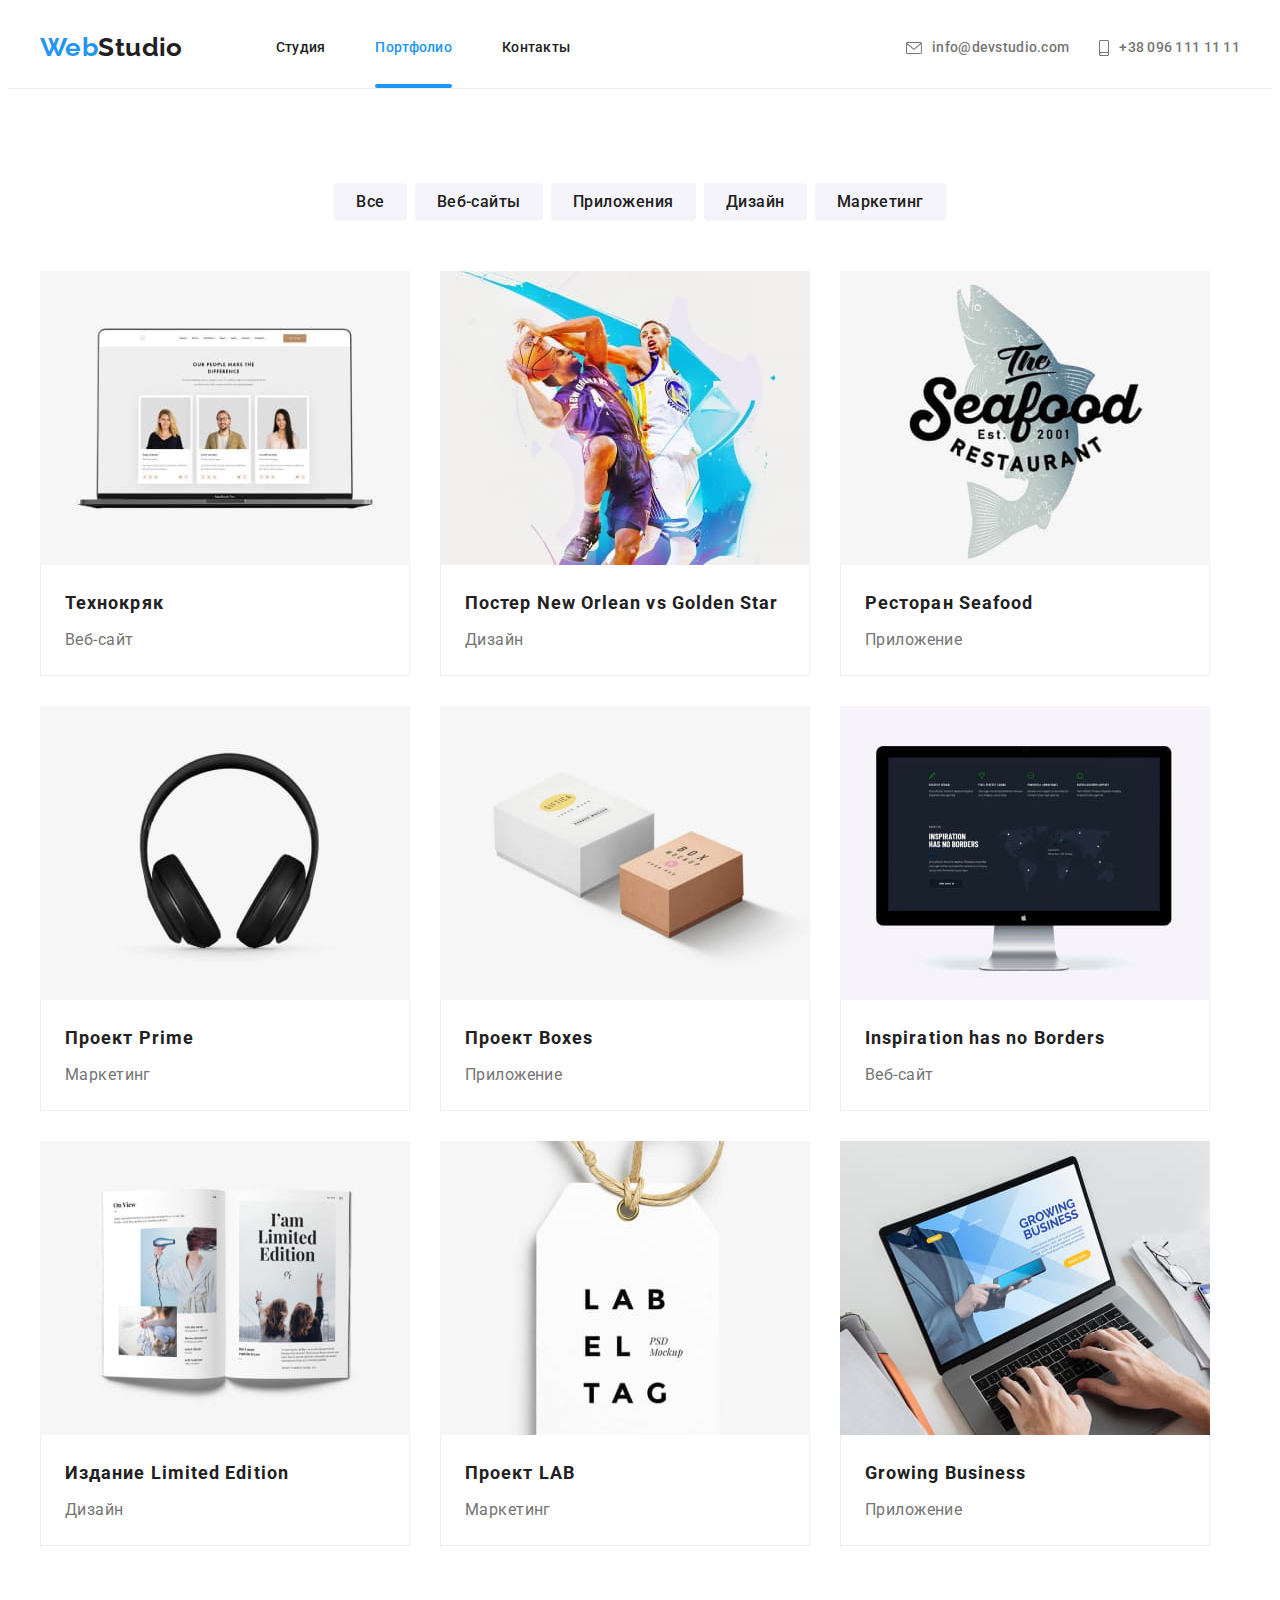
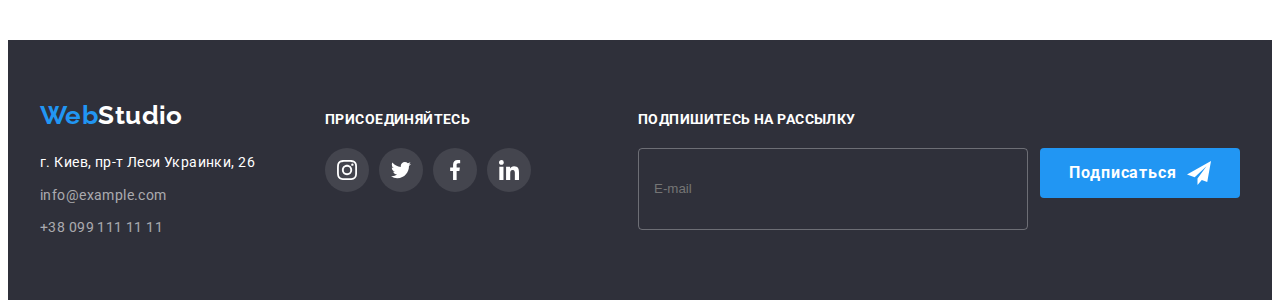
==== commit b9510048: "Позиционирование и отступы для desktop" ====
--- a/portfolio.html
+++ b/portfolio.html
@@ -25,9 +25,8 @@
 
     <header class="header">
       <div class="container header__container">
-        <nav class="site-nav">
-          <a href="" class="logo header__logo"><span class="logo--accent">Web</span>Studio</a>
-       <button
+        <a href="" class="logo header__logo"><span class="logo--accent">Web</span>Studio</a>
+        <button
           type="button"
           class="menu__btn"
           data-menu-button
@@ -43,11 +42,11 @@
           <nav class="site-nav">
             <ul class="nav">
               <li class="nav__item">
-                <a href="./index.html" class="nav__link nav__link">Студия</a>
+                <a href="./index.html" class="nav__link">Студия</a>
               </li>
 
               <li class="nav__item">
-                <a href="l" class="nav__link nav__link--current">Портфолио </a>
+                <a href="" class="nav__link nav__link--current">Портфолио </a>
               </li>
 
               <li class="nav__item"><a href="" class="nav__link">Контакты</a></li>
@@ -57,7 +56,7 @@
             <ul class="contacts">
               <li class="contacts__item">
                 <a href="mailto:info@devstudio.com" class="contacts__link contacts__link-mail">
-                  <svg class="contacts__icon" width="16" height="12">
+                  <svg class="contacts__icon contacts__icon--mail" width="16" height="12">
                     <use href="./images/icons.svg#icon-envelope"></use>
                   </svg>
                   info@devstudio.com
@@ -66,7 +65,7 @@
 
               <li class="contacts__item">
                 <a href="tel:+380961111111" class="contacts__link contacts__link-phone">
-                  <svg class="contacts__icon" width="10" height="16">
+                  <svg class="contacts__icon contacts__icon--phone" width="10" height="16">
                     <use href="./images/icons.svg#icon-smartphone"></use>
                   </svg>
                   +38 096 111 11 11</a
--- a/css/main.min.css
+++ b/css/main.min.css
@@ -1,2 +1,2 @@
-:root{--accent-color: #2196f3;--primary-text-color: #757575;--secondary-text-color: #212121;--white-text-color: #ffffff;--white-bcg-color: #ffffff;--secondary-bcg-color: #f5f4fa;--dark-bcg-color: #2f303a;--card-border: #eeeeee;--icon-color: #afb1b8;--hover-btn-color: #188ce8;--timing-function: cubic-bezier(0.4, 0, 0.2, 1)}body{background-color:var(--white-bcg-color);color:var(--primary-text-color);font-family:'Roboto', sans-serif;font-size:14px;line-height:1.71;letter-spacing:0.03em}h1,h2,h3,h4,h5,h6,p{margin-top:0;margin-bottom:0}img{display:block;max-width:100%;height:auto}a{display:block}ul{list-style:none;margin:0;padding:0}button{padding:0px;cursor:pointer}.section__title,.features__title,.team__title,.portfolio__title{color:var(--secondary-text-color)}.works__text,.team__text,.portfolio__text{font-size:16px;color:var(--primary-text-color)}.container{margin-left:auto;margin-right:auto;padding-right:15px;padding-left:15px}@media screen and (min-width: 480px){.container{width:480px}}.section{padding-top:60px;padding-bottom:60px}.section--other-bcg{background-color:var(--secondary-bcg-color)}.section__title{margin-bottom:30px;font-size:28px;line-height:1.18;text-align:center}.section__title--is-hidden{position:absolute;clip:rect(0 0 0 0);width:1px;height:1px;margin:-1px;border:0;padding:0;overflow:hidden}.btn{display:-webkit-box;display:-ms-flexbox;display:flex;-webkit-box-pack:center;-ms-flex-pack:center;justify-content:center;-webkit-box-align:center;-ms-flex-align:center;align-items:center;text-align:center;width:200px;height:50px;margin:0 auto;font-family:inherit;font-weight:700;font-size:16px;line-height:1.87;letter-spacing:0.06em;background-color:var(--accent-color);color:var(--white-text-color);border:none;border-radius:4px;-webkit-transform:scale(1);transform:scale(1);-webkit-transition:background-color 250ms var(--timing-function),scale 250ms var(--timing-function),-webkit-box-shadow 250ms var(--timing-function);transition:background-color 250ms var(--timing-function),scale 250ms var(--timing-function),-webkit-box-shadow 250ms var(--timing-function);transition:background-color 250ms var(--timing-function),scale 250ms var(--timing-function),box-shadow 250ms var(--timing-function);transition:background-color 250ms var(--timing-function),scale 250ms var(--timing-function),box-shadow 250ms var(--timing-function),-webkit-box-shadow 250ms var(--timing-function)}.btn:focus,.btn:hover{-webkit-transform:scale(1.05);transform:scale(1.05);background-color:var(--hover-btn-color);-webkit-box-shadow:0px 4px 4px rgba(0,0,0,0.15);box-shadow:0px 4px 4px rgba(0,0,0,0.15)}.header{border-bottom:1px solid #ececec}.header__container{position:relative}.header__logo{padding-top:24px;padding-bottom:25px}.logo{color:var(--secondary-text-color);font-family:Raleway, sans-serif;font-weight:700;font-size:26px;line-height:1.19;text-decoration:none}.logo--accent{color:var(--accent-color)}@media screen and (max-width: 767px){.header__container,.site-nav{position:relative}}@media screen and (max-width: 767px){.nav__item:not(:last-child){margin-bottom:32px}}.nav__link{max-height:80px;font-weight:500;text-decoration:none;line-height:1.14;letter-spacing:0.02em;color:var(--secondary-text-color);-webkit-transition:color 250ms var(--timing-function);transition:color 250ms var(--timing-function)}@media screen and (max-width: 767px){.nav__link{font-size:40px;line-height:1.17}}.nav__link:hover,.nav__link:focus{color:var(--accent-color)}.nav__link--current{color:var(--accent-color);position:relative}.contacts{display:-webkit-box;display:-ms-flexbox;display:flex}@media screen and (max-width: 767px){.contacts{-webkit-box-orient:vertical;-webkit-box-direction:reverse;-ms-flex-direction:column-reverse;flex-direction:column-reverse;margin-bottom:64px}}.contacts__link{letter-spacing:0.02em;font-weight:500;text-decoration:none;line-height:1.14;letter-spacing:0.02em;color:var(--primary-text-color);-webkit-transition:color 250ms var(--timing-function);transition:color 250ms var(--timing-function)}.contacts__link:hover,.contacts__link:focus{color:var(--accent-color)}@media screen and (max-width: 767px){.contacts__link-mail{font-size:24px;line-height:1.17}}@media screen and (max-width: 767px){.contacts__link-phone{margin-bottom:32px;font-size:34px;line-height:1.18;color:var(--accent-color)}}.contacts__icon{margin-right:10px;fill:var(--primary-text-color);-webkit-transition:fill 250ms var(--timing-function);transition:fill 250ms var(--timing-function)}.contacts__link:hover .contacts__icon,.contacts__link:focus .contacts__icon{fill:currentColor}@media screen and (max-width: 767px){.contacts__icon{display:none}}@media screen and (max-width: 767px){.menu{display:none;position:absolute;z-index:10;top:0;left:0;padding:48px 40px;width:100%;height:100vh;background-color:var(--white-bcg-color);-webkit-box-shadow:0px 4px 8px rgba(0,0,0,0.04),0px 2px 4px rgba(0,0,0,0.08),0px 1px 3px rgba(0,0,0,0.16);box-shadow:0px 4px 8px rgba(0,0,0,0.04),0px 2px 4px rgba(0,0,0,0.08),0px 1px 3px rgba(0,0,0,0.16)}.menu--is-open{display:block}}.menu__btn{display:-webkit-box;display:-ms-flexbox;display:flex;position:absolute;top:10px;right:15px;width:40px;height:40px;border:none;background-color:transparent;z-index:20}.menu__close-btn{display:none}@media screen and (max-width: 767px){.menu__btn--is-open .menu__close-btn{display:block}}.menu__burger-btn{display:none}@media screen and (max-width: 767px){.menu__burger-btn{display:block}.menu__btn--is-open .menu__burger-btn{display:none}}@media screen and (max-width: 767px){.contacts-menu{position:absolute;left:40px;bottom:48px}}.contacts-menu__social{display:-webkit-inline-box;display:-ms-inline-flexbox;display:inline-flex;-ms-flex-wrap:wrap;flex-wrap:wrap}@media screen and (min-width: 768px){.contacts-menu__social{display:none}}.contacts-menu__social-item{padding-right:10px}.contacts-menu__social-item:not(:last-child){margin-right:10px;border-right:1px solid rgba(33,33,33,0.2)}.contacts-menu__social-link{font-size:18px;line-height:1.22;letter-spacing:0.02em;color:var(--accent-color)}.hero{margin-left:auto;margin-right:auto;padding:118px 0;text-align:center;background-color:var(--dark-bcg-color);background-image:-webkit-gradient(linear, left top, left bottom, from(rgba(47,48,58,0.4)), to(rgba(47,48,58,0.4))),url("../images/hero-img.jpg");background-image:linear-gradient(rgba(47,48,58,0.4), rgba(47,48,58,0.4)),url("../images/hero-img.jpg");background-size:cover;background-repeat:no-repeat;background-position:center}@media screen and (min-width: 480px){.hero{width:480px}}.hero__title{margin-bottom:30px;text-align:center;text-transform:uppercase;font-weight:900;font-size:26px;line-height:1.61;letter-spacing:0.06em;color:var(--white-text-color)}.hero__btn{margin-left:auto;margin-right:auto}.backdrop{position:fixed;top:0;bottom:0;right:0;left:0;padding:93px 15px;z-index:2;-webkit-backdrop-filter:blur(5px);backdrop-filter:blur(5px);background-color:rgba(0,0,0,0.2);overflow-y:scroll;opacity:1;visibility:visible;-webkit-transition:opacity 250ms var(--timing-function),visibility 350ms var(--timing-function);transition:opacity 250ms var(--timing-function),visibility 350ms var(--timing-function)}.backdrop--is-hidden{opacity:0;visibility:hidden;pointer-events:none}.modal{position:relative;-webkit-transition:-webkit-transform 250ms var(--timing-function);transition:-webkit-transform 250ms var(--timing-function);transition:transform 250ms var(--timing-function);transition:transform 250ms var(--timing-function), -webkit-transform 250ms var(--timing-function);padding:40px;background-color:var(--white-bcg-color);-webkit-box-shadow:0px 1px 3px rgba(0,0,0,0.12),0px 1px 1px rgba(0,0,0,0.14),0px 2px 1px rgba(0,0,0,0.2);box-shadow:0px 1px 3px rgba(0,0,0,0.12),0px 1px 1px rgba(0,0,0,0.14),0px 2px 1px rgba(0,0,0,0.2);border-radius:4px}.backdrop--is-hidden .modal{-webkit-transform:translate(-50%, -50%) scale(0.8);transform:translate(-50%, -50%) scale(0.8)}.modal__close-btn{position:absolute;top:8px;right:8px;width:30px;height:30px;background-color:var(--white-bcg-color);border:1px solid rgba(0,0,0,0.1);border-radius:50%;-webkit-transform:scale(1);transform:scale(1);-webkit-transition:-webkit-transform 250ms var(--timing-function);transition:-webkit-transform 250ms var(--timing-function);transition:transform 250ms var(--timing-function);transition:transform 250ms var(--timing-function), -webkit-transform 250ms var(--timing-function)}.modal__close-btn:hover,.modal__close-btn:focus{-webkit-transform:scale(1.05);transform:scale(1.05)}.modal__close-icon{position:absolute;top:8px;right:8px;-webkit-transition:fill 250ms var(--timing-function);transition:fill 250ms var(--timing-function)}.modal__close-btn:hover .modal__close-icon,.modal__close-btn:focus .modal__close-icon{fill:var(--accent-color)}.form__title{display:block;margin-bottom:30px;text-align:center;font-weight:700;font-size:20px;line-height:1.5;color:var(--secondary-text-color)}.form__field{position:relative;display:block}.form__field:not(:last-child){margin-bottom:28px}.form__input{width:100%;height:40px;padding:12px 12px 12px 42px;border:1px solid rgba(33,33,33,0.2);border-radius:4px;-webkit-transition:border-color 250ms var(--timing-function);transition:border-color 250ms var(--timing-function)}.form__input:hover{border-color:var(--accent-color);cursor:pointer}.form__input:focus{border-color:var(--accent-color);outline:var(--accent-color)}.form__input:not(:placeholder-shown):invalid{border-color:#e23535}.form__label{position:absolute;top:50%;left:42px;font-size:12px;line-height:1.16;letter-spacing:0.01em;-webkit-transform:translateY(-50%);transform:translateY(-50%);-webkit-transition:-webkit-transform 250ms var(--timing-function);transition:-webkit-transform 250ms var(--timing-function);transition:transform 250ms var(--timing-function);transition:transform 250ms var(--timing-function), -webkit-transform 250ms var(--timing-function)}.form__input:not(:placeholder-shown)+.form__label{-webkit-transform:translate(-38px, -38px);transform:translate(-38px, -38px)}.form__field:focus-within .form__label{-webkit-transform:translate(-38px, -38px);transform:translate(-38px, -38px)}.form__icon{position:absolute;top:50%;left:12px;-webkit-transform:translateY(-50%);transform:translateY(-50%);-webkit-transition:fill 250ms var(--timing-function);transition:fill 250ms var(--timing-function)}.form__field:focus-within .form__icon{fill:var(--accent-color)}.comment{margin-top:10px;margin-bottom:20px}.comment__label{font-size:12px;line-height:1.17;letter-spacing:0.01em}.comment__input{display:block;width:100%;height:120px;resize:none;padding:12px 16px;border:1px solid rgba(33,33,33,0.2);border-radius:4px;-webkit-transition:border-color 250ms var(--timing-function);transition:border-color 250ms var(--timing-function)}.comment__input:hover{border-color:var(--accent-color);cursor:pointer}.comment__input:focus{border-color:var(--accent-color);outline:var(--accent-color)}.comment__input::-webkit-input-placeholder{font-size:14px;line-height:1.14;letter-spacing:0.01em;color:rgba(117,117,117,0.5)}.comment__input:-ms-input-placeholder{font-size:14px;line-height:1.14;letter-spacing:0.01em;color:rgba(117,117,117,0.5)}.comment__input::-ms-input-placeholder{font-size:14px;line-height:1.14;letter-spacing:0.01em;color:rgba(117,117,117,0.5)}.comment__input::placeholder{font-size:14px;line-height:1.14;letter-spacing:0.01em;color:rgba(117,117,117,0.5)}.policy{margin-bottom:31px}.policy__field{display:-webkit-box;display:-ms-flexbox;display:flex;-webkit-box-pack:center;-ms-flex-pack:center;justify-content:center;-webkit-box-align:center;-ms-flex-align:center;align-items:center}.policy__checkbox{position:absolute;clip:rect(0 0 0 0);width:1px;height:1px;margin:-1px;border:0;padding:0;overflow:hidden}.policy__icon{display:inline-block;width:16px;height:15px;margin-right:7px;border:1px solid var(--secondary-text-color);border-radius:4px}.policy__checkbox:focus+.policy__icon{outline:2px solid #0e6ab6}.policy__checkbox:hover+.policy__icon{cursor:pointer}.policy__checkbox:checked+.policy__icon{background-color:var(--accent-color);border-color:var(--accent-color);background-image:url("../images/icon-check.svg");background-size:cover;background-origin:border-box}.policy__label{display:inline-block;margin-right:5px}.policy__link{display:inline-block;color:var(--accent-color);text-decoration-skip-ink:none}.form__btn{margin-left:auto;margin-right:auto}@media screen and (max-width: 767px){.features__item:not(:last-child){margin-bottom:30px}}.features__icon-box{display:-webkit-box;display:-ms-flexbox;display:flex;-webkit-box-pack:center;-ms-flex-pack:center;justify-content:center;-webkit-box-align:center;-ms-flex-align:center;align-items:center;margin-bottom:30px;height:120px;background-color:var(--secondary-bcg-color);border-radius:4px}.features__icon{height:70px;width:70px}.features__title{margin-bottom:10px;text-align:center;font-weight:700;text-transform:uppercase;line-height:1.14}@media screen and (max-width: 767px){.works__section{display:none}}.works__item{position:relative}.works__item:not(:last-child){margin-right:30px}.works__text{position:absolute;bottom:0;display:-webkit-box;display:-ms-flexbox;display:flex;-webkit-box-pack:center;-ms-flex-pack:center;justify-content:center;-webkit-box-align:center;-ms-flex-align:center;align-items:center;width:100%;height:70px;text-transform:uppercase;font-weight:700;font-size:14px;line-height:1.14;color:var(--white-text-color);background-color:rgba(47,48,58,0.8)}.team__item{background-color:var(--white-bcg-color);-webkit-box-shadow:0px 1px 3px rgba(0,0,0,0.12),0px 1px 1px rgba(0,0,0,0.14),0px 2px 1px rgba(0,0,0,0.2);box-shadow:0px 1px 3px rgba(0,0,0,0.12),0px 1px 1px rgba(0,0,0,0.14),0px 2px 1px rgba(0,0,0,0.2);border-radius:0px 0px 4px 4px}@media screen and (max-width: 767px){.team__item:not(:last-child){margin-bottom:30px}}.team__info{padding-top:30px;padding-bottom:24px;text-align:center}.team__title{margin-bottom:10px;font-weight:500;font-size:16px;line-height:1.19}.team__text{line-height:1.19;margin-bottom:16px}.social{display:-webkit-box;display:-ms-flexbox;display:flex;-webkit-box-align:center;-ms-flex-align:center;align-items:center;-webkit-box-pack:center;-ms-flex-pack:center;justify-content:center}.social__item:not(:last-child){margin-right:10px}.social__link{display:-webkit-box;display:-ms-flexbox;display:flex;-webkit-box-align:center;-ms-flex-align:center;align-items:center;-webkit-box-pack:center;-ms-flex-pack:center;justify-content:center;width:44px;height:44px;border-radius:50%;-webkit-transform:scale(1);transform:scale(1);-webkit-transition:background-color 250ms var(--timing-function),-webkit-transform 250ms var(--timing-function);transition:background-color 250ms var(--timing-function),-webkit-transform 250ms var(--timing-function);transition:transform 250ms var(--timing-function),background-color 250ms var(--timing-function);transition:transform 250ms var(--timing-function),background-color 250ms var(--timing-function),-webkit-transform 250ms var(--timing-function)}.social__link:hover,.social__link:focus{border-radius:50%;background-color:var(--accent-color);-webkit-transform:scale(1.05);transform:scale(1.05)}.social__icon{fill:var(--icon-color);-webkit-transition:fill 250ms var(--timing-function);transition:fill 250ms var(--timing-function)}.social__link:hover .social__icon,.social__link:focus .social__icon{fill:var(--white-text-color)}.customers{display:-webkit-box;display:-ms-flexbox;display:flex;-webkit-box-pack:center;-ms-flex-pack:center;justify-content:center;-webkit-box-align:center;-ms-flex-align:center;align-items:center;-ms-flex-wrap:wrap;flex-wrap:wrap}@media screen and (max-width: 767px){.customers{margin:-15px}}.customers__item{width:calc((100% - 4 * 15px) / 2);height:92px}@media screen and (max-width: 767px){.customers__item{margin:15px}}@media screen and (min-width: 768px){.customers__item{width:calc((100% - 6 * 15px) / 3)}}.customers__link{display:-webkit-box;display:-ms-flexbox;display:flex;-webkit-box-pack:center;-ms-flex-pack:center;justify-content:center;-webkit-box-align:center;-ms-flex-align:center;align-items:center;width:100%;height:100%;border:1px solid var(--icon-color);border-radius:4px;-webkit-transition:border-color 250ms var(--timing-function);transition:border-color 250ms var(--timing-function)}.customers__link:hover,.customers__link:focus{border-color:var(--accent-color)}.customers__icon{fill:var(--icon-color);-webkit-transition:fill 250ms var(--timing-function);transition:fill 250ms var(--timing-function)}.customers__link:hover .customers__icon,.customers__link:focus .customers__icon{fill:var(--accent-color)}.footer-section{padding-top:60px;padding-bottom:60px;background-color:var(--dark-bcg-color)}.footer__contacts{text-align:center}@media screen and (max-width: 767px){.footer__contacts{margin-bottom:60px}}.footer__logo{display:block;margin-bottom:20px;color:var(--white-text-color)}.address__item:not(:last-child){margin-bottom:8px}.address{font-style:normal}.address__map-link{color:var(--white-text-color);text-decoration:none}.address__map-link:hover,.address__map-link:focus{color:var(--accent-color)}.address__link{color:rgba(255,255,255,0.6);text-decoration:none;-webkit-transition:color 250ms var(--timing-function);transition:color 250ms var(--timing-function)}.address__link:hover,.address__link:focus{color:var(--accent-color)}.join{text-align:center}@media screen and (max-width: 767px){.join{margin-bottom:60px}}.join__text{margin-bottom:20px;font-weight:bold;font-size:14px;line-height:1.14;letter-spacing:0.03em;text-transform:uppercase;color:var(--white-text-color)}.join__list{display:-webkit-box;display:-ms-flexbox;display:flex;-webkit-box-pack:center;-ms-flex-pack:center;justify-content:center;-webkit-box-align:center;-ms-flex-align:center;align-items:center}.join__item:not(:last-child){margin-right:10px}.join__link{display:-webkit-box;display:-ms-flexbox;display:flex;-webkit-box-align:center;-ms-flex-align:center;align-items:center;-webkit-box-pack:center;-ms-flex-pack:center;justify-content:center;height:44px;width:44px;background-color:rgba(255,255,255,0.1);border-radius:50%;-webkit-transform:scale(1);transform:scale(1);-webkit-transition:background-color 250ms var(--timing-function),-webkit-transform 250ms var(--timing-function);transition:background-color 250ms var(--timing-function),-webkit-transform 250ms var(--timing-function);transition:transform 250ms var(--timing-function),background-color 250ms var(--timing-function);transition:transform 250ms var(--timing-function),background-color 250ms var(--timing-function),-webkit-transform 250ms var(--timing-function)}.join__link:hover,.join__link:focus{background-color:var(--accent-color);-webkit-transform:scale(1.1);transform:scale(1.1)}.subscribe{text-align:center}.subscribe__text{display:block;margin-bottom:20px;font-weight:bold;font-size:14px;line-height:1.14;letter-spacing:0.03em;text-transform:uppercase;color:var(--white-text-color)}.subscribe__input{width:100%;height:50px;padding:15px;border:1px solid rgba(255,255,255,0.3);border-radius:4px;background-color:transparent;color:var(--white-text-color);cursor:pointer;-webkit-transition:border-color 250ms var(--timing-function);transition:border-color 250ms var(--timing-function)}@media screen and (max-width: 767px){.subscribe__input{margin-bottom:20px}}.subscribe__input:hover{border-color:var(--accent-color)}.subscribe__input:hover:focus{outline:1px solid rgba(255,255,255,0.5)}.btn__icon{margin-left:10px}.filter{display:-webkit-box;display:-ms-flexbox;display:flex;-webkit-box-pack:center;-ms-flex-pack:center;justify-content:center;margin-bottom:50px}.filter__item:not(:last-child){margin-right:8px}.filter__btn{padding:6px 22px;cursor:pointer;text-align:center;font-weight:500;font-size:16px;line-height:1.62;letter-spacing:0.03em;font-family:inherit;color:var(--secondary-text-color);background-color:var(--secondary-bcg-color);border:transparent;border-radius:4px;-webkit-transition:color 250ms var(--timing-function),background-color 250ms var(--timing-function),-webkit-box-shadow 250ms var(--timing-function);transition:color 250ms var(--timing-function),background-color 250ms var(--timing-function),-webkit-box-shadow 250ms var(--timing-function);transition:color 250ms var(--timing-function),background-color 250ms var(--timing-function),box-shadow 250ms var(--timing-function);transition:color 250ms var(--timing-function),background-color 250ms var(--timing-function),box-shadow 250ms var(--timing-function),-webkit-box-shadow 250ms var(--timing-function)}.filter__btn:focus,.filter__btn:hover{background-color:var(--accent-color);color:var(--white-text-color);-webkit-box-shadow:0px 3px 1px rgba(0,0,0,0.1),0px 1px 2px rgba(0,0,0,0.08),0px 2px 2px rgba(0,0,0,0.12);box-shadow:0px 3px 1px rgba(0,0,0,0.1),0px 1px 2px rgba(0,0,0,0.08),0px 2px 2px rgba(0,0,0,0.12)}.portfolio{display:-webkit-box;display:-ms-flexbox;display:flex;-ms-flex-wrap:wrap;flex-wrap:wrap}.portfolio__item{max-width:calc((100% - 60px) / 3)}.portfolio__item:not(:nth-last-child(-n+3)){margin-bottom:30px}.portfolio__item:not(:nth-child(3n)){margin-right:30px}.portfolio__link{display:block;text-decoration:none;-webkit-transition:-webkit-box-shadow 250ms var(--timing-function);transition:-webkit-box-shadow 250ms var(--timing-function);transition:box-shadow 250ms var(--timing-function);transition:box-shadow 250ms var(--timing-function), -webkit-box-shadow 250ms var(--timing-function)}.portfolio__link:hover,.portfolio__link:focus{-webkit-box-shadow:0px 1px 1px rgba(0,0,0,0.12),0px 4px 4px rgba(0,0,0,0.06),1px 4px 6px rgba(0,0,0,0.16);box-shadow:0px 1px 1px rgba(0,0,0,0.12),0px 4px 4px rgba(0,0,0,0.06),1px 4px 6px rgba(0,0,0,0.16)}.portfolio__info{border-left:1px solid var(--card-border);border-right:1px solid var(--card-border);border-bottom:1px solid var(--card-border);padding:20px 24px}.portfolio__title{font-size:18px;line-height:2;margin-bottom:4px;letter-spacing:0.06em}.portfolio__text{line-height:1.87}.portfolio__overlay{position:relative;overflow:hidden}.portfolio__overlay-text{position:absolute;top:0;left:0;width:100%;height:100%;padding:63px 24px;font-size:18px;line-height:1.56;color:var(--white-text-color);background-color:rgba(33,150,243,0.9);-webkit-transform:translateY(100%);transform:translateY(100%);-webkit-transition:-webkit-transform 250ms var(--timing-function);transition:-webkit-transform 250ms var(--timing-function);transition:transform 250ms var(--timing-function);transition:transform 250ms var(--timing-function), -webkit-transform 250ms var(--timing-function)}.portfolio__link:hover .portfolio__overlay-text,.portfolio__link:focus .portfolio__overlay-text{-webkit-transform:translateY(0);transform:translateY(0)}
+:root{--accent-color: #2196f3;--primary-text-color: #757575;--secondary-text-color: #212121;--white-text-color: #ffffff;--white-bcg-color: #ffffff;--secondary-bcg-color: #f5f4fa;--dark-bcg-color: #2f303a;--card-border: #eeeeee;--icon-color: #afb1b8;--hover-btn-color: #188ce8;--timing-function: cubic-bezier(0.4, 0, 0.2, 1)}body{background-color:var(--white-bcg-color);color:var(--primary-text-color);font-family:'Roboto', sans-serif;font-size:14px;line-height:1.71;letter-spacing:0.03em}h1,h2,h3,h4,h5,h6,p{margin-top:0;margin-bottom:0}img{display:block;max-width:100%;height:auto}a{display:block}ul{list-style:none;margin:0;padding:0}button{padding:0px;cursor:pointer}.section__title,.features__title,.team__title,.portfolio__title{color:var(--secondary-text-color)}.works__text,.team__text,.portfolio__text{font-size:16px;color:var(--primary-text-color)}@media screen and (min-width: 768px) and (max-width: 1199px){.features,.team{-ms-flex-wrap:wrap;flex-wrap:wrap;margin:-15px}}@media screen and (min-width: 768px) and (max-width: 1199px){.features__item,.team__item{margin:15px;width:calc((100% - 4 * 15px) / 2)}}.container{margin-left:auto;margin-right:auto;padding-right:15px;padding-left:15px}@media screen and (min-width: 480px){.container{width:480px}}@media screen and (min-width: 768px){.container{width:768px}}@media screen and (min-width: 1200px){.container{width:1200px}}.section{padding-top:60px;padding-bottom:60px}@media screen and (min-width: 1200px){.section{padding-top:94px;padding-bottom:94px}.section--no-indent{padding-bottom:0px}}.section--other-bcg{background-color:var(--secondary-bcg-color)}.section__title{margin-bottom:30px;font-size:28px;line-height:1.18;text-align:center}.section__title--is-hidden{position:absolute;clip:rect(0 0 0 0);width:1px;height:1px;margin:-1px;border:0;padding:0;overflow:hidden}.btn{display:-webkit-box;display:-ms-flexbox;display:flex;-webkit-box-pack:center;-ms-flex-pack:center;justify-content:center;-webkit-box-align:center;-ms-flex-align:center;align-items:center;text-align:center;width:200px;height:50px;margin:0 auto;font-family:inherit;font-weight:700;font-size:16px;line-height:1.87;letter-spacing:0.06em;background-color:var(--accent-color);color:var(--white-text-color);border:none;border-radius:4px;-webkit-transform:scale(1);transform:scale(1);-webkit-transition:background-color 250ms var(--timing-function),scale 250ms var(--timing-function),-webkit-box-shadow 250ms var(--timing-function);transition:background-color 250ms var(--timing-function),scale 250ms var(--timing-function),-webkit-box-shadow 250ms var(--timing-function);transition:background-color 250ms var(--timing-function),scale 250ms var(--timing-function),box-shadow 250ms var(--timing-function);transition:background-color 250ms var(--timing-function),scale 250ms var(--timing-function),box-shadow 250ms var(--timing-function),-webkit-box-shadow 250ms var(--timing-function)}.btn:focus,.btn:hover{-webkit-transform:scale(1.05);transform:scale(1.05);background-color:var(--hover-btn-color);-webkit-box-shadow:0px 4px 4px rgba(0,0,0,0.15);box-shadow:0px 4px 4px rgba(0,0,0,0.15)}.header{border-bottom:1px solid #ececec}@media screen and (max-width: 767px){.header__container{position:relative}}.header__logo{padding-top:24px;padding-bottom:25px}@media screen and (min-width: 1200px){.header__logo{margin-right:93px}}.logo{color:var(--secondary-text-color);font-family:Raleway, sans-serif;font-weight:700;font-size:26px;line-height:1.19;text-decoration:none}.logo--accent{color:var(--accent-color)}@media screen and (max-width: 1199px){.logo{font-size:24px;line-height:1.17}}@media screen and (min-width: 768px){.header__container{display:-webkit-box;display:-ms-flexbox;display:flex;-webkit-box-align:center;-ms-flex-align:center;align-items:center}}@media screen and (max-width: 767px){.site-nav{position:relative;margin-bottom:32px}}@media screen and (min-width: 768px) and (max-width: 1199px){.site-nav{margin-left:auto}}@media screen and (min-width: 768px){.nav{display:-webkit-box;display:-ms-flexbox;display:flex}}@media screen and (max-width: 767px){.nav .nav__item:not(:last-child){margin-bottom:32px}}@media screen and (min-width: 768px){.nav .nav__item:not(:last-child){margin-right:50px}}.nav .nav__link{max-height:80px;font-weight:500;text-decoration:none;line-height:1.14;letter-spacing:0.02em;color:var(--secondary-text-color);-webkit-transition:color 250ms var(--timing-function);transition:color 250ms var(--timing-function)}.nav .nav__link--current{color:var(--accent-color);position:relative}.nav .nav__link:hover,.nav .nav__link:focus{color:var(--accent-color)}@media screen and (max-width: 767px){.nav .nav__link{font-size:40px;line-height:1.17}}@media screen and (min-width: 768px){.nav .nav__link{display:block;padding-top:32px;padding-bottom:32px}.nav .nav__link--current::after{content:'';display:block;position:absolute;bottom:0;width:100%;height:4px;background-color:var(--accent-color);border-radius:2px}}@media screen and (max-width: 767px){.contacts{display:-webkit-box;display:-ms-flexbox;display:flex;-webkit-box-orient:vertical;-webkit-box-direction:reverse;-ms-flex-direction:column-reverse;flex-direction:column-reverse;margin-bottom:64px}}@media screen and (min-width: 1200px){.contacts{display:-webkit-box;display:-ms-flexbox;display:flex;margin-left:auto}}@media screen and (min-width: 768px) and (max-width: 1199px){.contacts__item:not(:last-child){margin-bottom:10px}}@media screen and (min-width: 1200px){.contacts__item:not(:last-child){margin-right:30px}}.contacts__link{display:-webkit-box;display:-ms-flexbox;display:flex;-webkit-box-align:center;-ms-flex-align:center;align-items:center;letter-spacing:0.02em;font-weight:500;text-decoration:none;color:var(--primary-text-color);-webkit-transition:color 250ms var(--timing-function);transition:color 250ms var(--timing-function)}.contacts__link:hover,.contacts__link:focus{color:var(--accent-color)}@media screen and (min-width: 768px) and (max-width: 1199px){.contacts__link{font-size:12px;line-height:1.17}}@media screen and (min-width: 1200px){.contacts__link{display:-webkit-box;display:-ms-flexbox;display:flex;max-height:80px;padding-top:32px;padding-bottom:32px;line-height:1.14}}.contacts__link:hover,.contacts__link:focus{color:var(--accent-color)}@media screen and (max-width: 767px){.contacts__link-mail{font-size:24px;line-height:1.17}}@media screen and (max-width: 767px){.contacts__link-phone{margin-bottom:32px;font-size:34px;line-height:1.18;color:var(--accent-color)}}.contacts__icon{margin-right:10px;fill:var(--primary-text-color);-webkit-transition:fill 250ms var(--timing-function);transition:fill 250ms var(--timing-function)}.contacts__link:hover .contacts__icon,.contacts__link:focus .contacts__icon{fill:currentColor}@media screen and (max-width: 767px){.contacts__icon{display:none}}@media screen and (min-width: 768px) and (max-width: 1199px){.contacts__icon--mail{width:14px;height:10px;margin-right:8px}}@media screen and (min-width: 768px) and (max-width: 1199px){.contacts__icon--phone{width:10px;height:14px;margin-right:8px}}@media screen and (max-width: 767px){.menu{display:none;position:absolute;z-index:10;top:0;left:0;padding:48px 40px;width:100%;min-height:517px;height:100vh;background-color:var(--white-bcg-color);-webkit-box-shadow:0px 4px 8px rgba(0,0,0,0.04),0px 2px 4px rgba(0,0,0,0.08),0px 1px 3px rgba(0,0,0,0.16);box-shadow:0px 4px 8px rgba(0,0,0,0.04),0px 2px 4px rgba(0,0,0,0.08),0px 1px 3px rgba(0,0,0,0.16)}.menu--is-open{display:block}}@media screen and (min-width: 768px){.menu{display:-webkit-box;display:-ms-flexbox;display:flex;-webkit-box-align:center;-ms-flex-align:center;align-items:center;-webkit-box-flex:2;-ms-flex-positive:2;flex-grow:2}}.menu__btn{display:-webkit-box;display:-ms-flexbox;display:flex;position:absolute;top:10px;right:15px;width:40px;height:40px;border:none;background-color:transparent;z-index:20}.menu__close-btn{display:none}@media screen and (max-width: 767px){.menu__btn--is-open .menu__close-btn{display:block}}.menu__burger-btn{display:none}@media screen and (max-width: 767px){.menu__burger-btn{display:block}.menu__btn--is-open .menu__burger-btn{display:none}}@media screen and (max-width: 767px){.contacts-menu{position:absolute;left:40px;bottom:48px}}@media screen and (min-width: 768px){.contacts-menu{margin-left:auto}}.contacts-menu__social{display:-webkit-inline-box;display:-ms-inline-flexbox;display:inline-flex;-ms-flex-wrap:wrap;flex-wrap:wrap}@media screen and (min-width: 768px){.contacts-menu__social{display:none}}.contacts-menu__social-item{padding-right:10px}.contacts-menu__social-item:not(:last-child){margin-right:10px;border-right:1px solid rgba(33,33,33,0.2)}.contacts-menu__social-link{font-size:18px;line-height:1.22;letter-spacing:0.02em;color:var(--accent-color)}.hero{margin-left:auto;margin-right:auto;padding:118px 0;text-align:center;background-color:var(--dark-bcg-color);background-image:-webkit-gradient(linear, left top, left bottom, from(rgba(47,48,58,0.4)), to(rgba(47,48,58,0.4))),url("../images/hero-img.jpg");background-image:linear-gradient(rgba(47,48,58,0.4), rgba(47,48,58,0.4)),url("../images/hero-img.jpg");background-size:cover;background-repeat:no-repeat;background-position:center}@media screen and (min-width: 480px) and (max-width: 767px){.hero{width:480px}}@media screen and (min-width: 768px) and (max-width: 1199px){.hero{width:768px}}@media screen and (min-width: 1200px){.hero{max-width:1600px;padding-top:200px;padding-bottom:200px}}.hero__title{margin-bottom:30px;text-align:center;text-transform:uppercase;font-weight:900;font-size:26px;line-height:1.61;letter-spacing:0.06em;color:var(--white-text-color)}.hero__btn{margin-left:auto;margin-right:auto}.backdrop{position:fixed;top:0;bottom:0;right:0;left:0;padding:93px 15px;z-index:30;-webkit-backdrop-filter:blur(5px);backdrop-filter:blur(5px);background-color:rgba(0,0,0,0.2);overflow-y:scroll;opacity:1;visibility:visible;-webkit-transition:opacity 250ms var(--timing-function),visibility 350ms var(--timing-function);transition:opacity 250ms var(--timing-function),visibility 350ms var(--timing-function)}.backdrop--is-hidden{opacity:0;visibility:hidden;pointer-events:none}.modal{position:relative;-webkit-transition:-webkit-transform 250ms var(--timing-function);transition:-webkit-transform 250ms var(--timing-function);transition:transform 250ms var(--timing-function);transition:transform 250ms var(--timing-function), -webkit-transform 250ms var(--timing-function);padding:40px;background-color:var(--white-bcg-color);-webkit-box-shadow:0px 1px 3px rgba(0,0,0,0.12),0px 1px 1px rgba(0,0,0,0.14),0px 2px 1px rgba(0,0,0,0.2);box-shadow:0px 1px 3px rgba(0,0,0,0.12),0px 1px 1px rgba(0,0,0,0.14),0px 2px 1px rgba(0,0,0,0.2);border-radius:4px}@media screen and (min-width: 768px){.modal{position:absolute;width:450px;top:50%;left:50%;-webkit-transform:translate(-50%, -50%) scale(1);transform:translate(-50%, -50%) scale(1)}}.backdrop--is-hidden .modal{-webkit-transform:translate(-50%, -50%) scale(0.8);transform:translate(-50%, -50%) scale(0.8)}.modal__close-btn{position:absolute;top:8px;right:8px;width:30px;height:30px;background-color:var(--white-bcg-color);border:1px solid rgba(0,0,0,0.1);border-radius:50%;-webkit-transform:scale(1);transform:scale(1);-webkit-transition:-webkit-transform 250ms var(--timing-function);transition:-webkit-transform 250ms var(--timing-function);transition:transform 250ms var(--timing-function);transition:transform 250ms var(--timing-function), -webkit-transform 250ms var(--timing-function)}.modal__close-btn:hover,.modal__close-btn:focus{-webkit-transform:scale(1.05);transform:scale(1.05)}.modal__close-icon{position:absolute;top:8px;right:8px;-webkit-transition:fill 250ms var(--timing-function);transition:fill 250ms var(--timing-function)}.modal__close-btn:hover .modal__close-icon,.modal__close-btn:focus .modal__close-icon{fill:var(--accent-color)}.form__title{display:block;margin-bottom:30px;text-align:center;font-weight:700;font-size:20px;line-height:1.5;color:var(--secondary-text-color)}.form__field{position:relative;display:block}.form__field:not(:last-child){margin-bottom:28px}.form__input{width:100%;height:40px;padding:12px 12px 12px 42px;border:1px solid rgba(33,33,33,0.2);border-radius:4px;-webkit-transition:border-color 250ms var(--timing-function);transition:border-color 250ms var(--timing-function)}.form__input:hover{border-color:var(--accent-color);cursor:pointer}.form__input:focus{border-color:var(--accent-color);outline:var(--accent-color)}.form__input:not(:placeholder-shown):invalid{border-color:#e23535}.form__label{position:absolute;top:50%;left:42px;font-size:12px;line-height:1.16;letter-spacing:0.01em;-webkit-transform:translateY(-50%);transform:translateY(-50%);-webkit-transition:-webkit-transform 250ms var(--timing-function);transition:-webkit-transform 250ms var(--timing-function);transition:transform 250ms var(--timing-function);transition:transform 250ms var(--timing-function), -webkit-transform 250ms var(--timing-function)}.form__input:not(:placeholder-shown)+.form__label{-webkit-transform:translate(-38px, -38px);transform:translate(-38px, -38px)}.form__field:focus-within .form__label{-webkit-transform:translate(-38px, -38px);transform:translate(-38px, -38px)}.form__icon{position:absolute;top:50%;left:12px;-webkit-transform:translateY(-50%);transform:translateY(-50%);-webkit-transition:fill 250ms var(--timing-function);transition:fill 250ms var(--timing-function)}.form__field:focus-within .form__icon{fill:var(--accent-color)}.comment{margin-top:10px;margin-bottom:20px}.comment__label{font-size:12px;line-height:1.17;letter-spacing:0.01em}.comment__input{display:block;width:100%;height:120px;resize:none;padding:12px 16px;border:1px solid rgba(33,33,33,0.2);border-radius:4px;-webkit-transition:border-color 250ms var(--timing-function);transition:border-color 250ms var(--timing-function)}.comment__input:hover{border-color:var(--accent-color);cursor:pointer}.comment__input:focus{border-color:var(--accent-color);outline:var(--accent-color)}.comment__input::-webkit-input-placeholder{font-size:14px;line-height:1.14;letter-spacing:0.01em;color:rgba(117,117,117,0.5)}.comment__input:-ms-input-placeholder{font-size:14px;line-height:1.14;letter-spacing:0.01em;color:rgba(117,117,117,0.5)}.comment__input::-ms-input-placeholder{font-size:14px;line-height:1.14;letter-spacing:0.01em;color:rgba(117,117,117,0.5)}.comment__input::placeholder{font-size:14px;line-height:1.14;letter-spacing:0.01em;color:rgba(117,117,117,0.5)}.policy{margin-bottom:31px}.policy__field{display:-webkit-box;display:-ms-flexbox;display:flex;-webkit-box-pack:center;-ms-flex-pack:center;justify-content:center;-webkit-box-align:center;-ms-flex-align:center;align-items:center}.policy__checkbox{position:absolute;clip:rect(0 0 0 0);width:1px;height:1px;margin:-1px;border:0;padding:0;overflow:hidden}.policy__icon{display:inline-block;width:16px;height:15px;margin-right:8px;border:1px solid var(--secondary-text-color);border-radius:4px}.policy__checkbox:focus+.policy__icon{outline:2px solid #0e6ab6}.policy__checkbox:hover+.policy__icon{cursor:pointer}.policy__checkbox:checked+.policy__icon{background-color:var(--accent-color);border-color:var(--accent-color);background-image:url("../images/icon-check.svg");background-size:cover;background-origin:border-box}.policy__label{display:inline-block}@media screen and (max-width: 1199px){.policy__label{font-size:12px;line-height:1.17;margin-right:3px}}.policy__link{display:inline-block;color:var(--accent-color);text-decoration-skip-ink:none}@media screen and (max-width: 1199px){.policy__link{font-size:12px;line-height:1.17}}.form__btn{margin-left:auto;margin-right:auto}@media screen and (min-width: 768px){.features{display:-webkit-box;display:-ms-flexbox;display:flex}}@media screen and (max-width: 767px){.features__item:not(:last-child){margin-bottom:30px}}@media screen and (min-width: 1200px){.features__item{max-width:270px}.features__item:not(:last-child){margin-right:30px}}.features__icon-box{display:-webkit-box;display:-ms-flexbox;display:flex;-webkit-box-pack:center;-ms-flex-pack:center;justify-content:center;-webkit-box-align:center;-ms-flex-align:center;align-items:center;margin-bottom:30px;height:120px;background-color:var(--secondary-bcg-color);border-radius:4px}.features__icon{height:70px;width:70px}.features__title{margin-bottom:10px;font-weight:700;text-transform:uppercase;line-height:1.14}@media screen and (max-width: 767px){.features__title{text-align:center}}.works{display:-webkit-box;display:-ms-flexbox;display:flex}@media screen and (max-width: 1199px){.works__section{display:none}}.works__item{position:relative}.works__item:not(:last-child){margin-right:30px}.works__text{position:absolute;bottom:0;display:-webkit-box;display:-ms-flexbox;display:flex;-webkit-box-pack:center;-ms-flex-pack:center;justify-content:center;-webkit-box-align:center;-ms-flex-align:center;align-items:center;width:100%;height:70px;text-transform:uppercase;font-weight:700;font-size:14px;line-height:1.14;color:var(--white-text-color);background-color:rgba(47,48,58,0.8)}@media screen and (min-width: 768px){.team{display:-webkit-box;display:-ms-flexbox;display:flex}}.team__item{background-color:var(--white-bcg-color);-webkit-box-shadow:0px 1px 3px rgba(0,0,0,0.12),0px 1px 1px rgba(0,0,0,0.14),0px 2px 1px rgba(0,0,0,0.2);box-shadow:0px 1px 3px rgba(0,0,0,0.12),0px 1px 1px rgba(0,0,0,0.14),0px 2px 1px rgba(0,0,0,0.2);border-radius:0px 0px 4px 4px}@media screen and (max-width: 767px){.team__item:not(:last-child){margin-bottom:30px}}@media screen and (max-width: 1199px){.team__item{margin:15px}}@media screen and (min-width: 1200px){.team__item:not(:last-child){margin-right:30px}}.team__info{padding-top:30px;padding-bottom:24px;text-align:center}.team__title{margin-bottom:10px;font-weight:500;font-size:16px;line-height:1.19}.team__text{line-height:1.19;margin-bottom:16px}.social{display:-webkit-box;display:-ms-flexbox;display:flex;-webkit-box-align:center;-ms-flex-align:center;align-items:center;-webkit-box-pack:center;-ms-flex-pack:center;justify-content:center}.social__item:not(:last-child){margin-right:10px}.social__link{display:-webkit-box;display:-ms-flexbox;display:flex;-webkit-box-align:center;-ms-flex-align:center;align-items:center;-webkit-box-pack:center;-ms-flex-pack:center;justify-content:center;width:44px;height:44px;border-radius:50%;-webkit-transform:scale(1);transform:scale(1);-webkit-transition:background-color 250ms var(--timing-function),-webkit-transform 250ms var(--timing-function);transition:background-color 250ms var(--timing-function),-webkit-transform 250ms var(--timing-function);transition:transform 250ms var(--timing-function),background-color 250ms var(--timing-function);transition:transform 250ms var(--timing-function),background-color 250ms var(--timing-function),-webkit-transform 250ms var(--timing-function)}.social__link:hover,.social__link:focus{border-radius:50%;background-color:var(--accent-color);-webkit-transform:scale(1.05);transform:scale(1.05)}.social__icon{fill:var(--icon-color);-webkit-transition:fill 250ms var(--timing-function);transition:fill 250ms var(--timing-function)}.social__link:hover .social__icon,.social__link:focus .social__icon{fill:var(--white-text-color)}.customers{display:-webkit-box;display:-ms-flexbox;display:flex;-webkit-box-pack:center;-ms-flex-pack:center;justify-content:center;-webkit-box-align:center;-ms-flex-align:center;align-items:center;-ms-flex-wrap:wrap;flex-wrap:wrap}@media screen and (max-width: 767px){.customers{margin:-15px}}.customers__item{height:92px}@media screen and (max-width: 767px){.customers__item{margin:15px;width:calc((100% - 4 * 15px) / 2)}}@media screen and (min-width: 768px){.customers__item{width:calc((100% - 6 * 15px) / 3)}}@media screen and (max-width: 1199px){.customers__item{margin:15px}}@media screen and (min-width: 1200px){.customers__item{width:170px}.customers__item:not(:last-child){margin-right:30px}}.customers__link{display:-webkit-box;display:-ms-flexbox;display:flex;-webkit-box-pack:center;-ms-flex-pack:center;justify-content:center;-webkit-box-align:center;-ms-flex-align:center;align-items:center;width:100%;height:100%;border:1px solid var(--icon-color);border-radius:4px;-webkit-transition:border-color 250ms var(--timing-function);transition:border-color 250ms var(--timing-function)}.customers__link:hover,.customers__link:focus{border-color:var(--accent-color)}.customers__icon{fill:var(--icon-color);-webkit-transition:fill 250ms var(--timing-function);transition:fill 250ms var(--timing-function)}.customers__link:hover .customers__icon,.customers__link:focus .customers__icon{fill:var(--accent-color)}.footer-section{padding-top:60px;padding-bottom:60px;background-color:var(--dark-bcg-color)}@media screen and (min-width: 768px) and (max-width: 1199px){.footer{display:-webkit-box;display:-ms-flexbox;display:flex;-ms-flex-pack:distribute;justify-content:space-around;-ms-flex-wrap:wrap;flex-wrap:wrap}}@media screen and (min-width: 1200px){.footer{display:-webkit-box;display:-ms-flexbox;display:flex;-webkit-box-align:baseline;-ms-flex-align:baseline;align-items:baseline}}@media screen and (max-width: 767px){.footer__contacts{margin-bottom:60px}}@media screen and (max-width: 1199px){.footer__contacts{text-align:center}}@media screen and (min-width: 1200px){.footer__contacts{margin-right:70px}}.footer__logo{display:block;margin-bottom:20px;color:var(--white-text-color)}.address__item:not(:last-child){margin-bottom:8px}@media screen and (min-width: 1200px){.address__item:not(:last-child){margin-bottom:9px}}.address{font-style:normal}.address__map-link{color:var(--white-text-color);text-decoration:none}.address__map-link:hover,.address__map-link:focus{color:var(--accent-color)}.address__link{color:rgba(255,255,255,0.6);text-decoration:none;-webkit-transition:color 250ms var(--timing-function);transition:color 250ms var(--timing-function)}.address__link:hover,.address__link:focus{color:var(--accent-color)}@media screen and (max-width: 767px){.join{margin-bottom:60px}}@media screen and (max-width: 1199px){.join{text-align:center}}.join__text{margin-bottom:20px;font-weight:bold;line-height:1.14;text-transform:uppercase;color:var(--white-text-color)}@media screen and (min-width: 768px) and (max-width: 1199px){.join__text{margin-top:5px}}.join__list{display:-webkit-box;display:-ms-flexbox;display:flex;-webkit-box-pack:center;-ms-flex-pack:center;justify-content:center;-webkit-box-align:center;-ms-flex-align:center;align-items:center}.join__item:not(:last-child){margin-right:10px}.join__link{display:-webkit-box;display:-ms-flexbox;display:flex;-webkit-box-align:center;-ms-flex-align:center;align-items:center;-webkit-box-pack:center;-ms-flex-pack:center;justify-content:center;height:44px;width:44px;background-color:rgba(255,255,255,0.1);border-radius:50%;-webkit-transform:scale(1);transform:scale(1);-webkit-transition:background-color 250ms var(--timing-function),-webkit-transform 250ms var(--timing-function);transition:background-color 250ms var(--timing-function),-webkit-transform 250ms var(--timing-function);transition:transform 250ms var(--timing-function),background-color 250ms var(--timing-function);transition:transform 250ms var(--timing-function),background-color 250ms var(--timing-function),-webkit-transform 250ms var(--timing-function)}.join__link:hover,.join__link:focus{background-color:var(--accent-color);-webkit-transform:scale(1.1);transform:scale(1.1)}@media screen and (min-width: 768px) and (max-width: 1199px){.subscribe{margin-top:60px}}@media screen and (max-width: 1199px){.subscribe{text-align:center}}@media screen and (min-width: 1200px){.subscribe{margin-left:auto}}.subscribe__text{display:block;margin-bottom:20px;font-weight:bold;font-size:14px;line-height:1.14;letter-spacing:0.03em;text-transform:uppercase;color:var(--white-text-color)}@media screen and (min-width: 1200px){.subscribe__form{display:-webkit-box;display:-ms-flexbox;display:flex;-webkit-box-pack:center;-ms-flex-pack:center;justify-content:center}}.subscribe__input{width:100%;height:50px;padding:15px;border:1px solid rgba(255,255,255,0.3);border-radius:4px;background-color:transparent;color:var(--white-text-color);cursor:pointer;-webkit-transition:border-color 250ms var(--timing-function);transition:border-color 250ms var(--timing-function)}@media screen and (min-width: 768px) and (max-width: 1199px){.subscribe__input{width:450px}}@media screen and (max-width: 1199px){.subscribe__input{margin-bottom:20px}}@media screen and (min-width: 1200px){.subscribe__input{width:358px}}.subscribe__input:hover{border-color:var(--accent-color)}.subscribe__input:hover:focus{outline:1px solid rgba(255,255,255,0.5)}@media screen and (min-width: 1200px){.subscribe__btn{margin-left:12px}}.btn__icon{margin-left:10px}.filter{display:-webkit-box;display:-ms-flexbox;display:flex;-webkit-box-pack:center;-ms-flex-pack:center;justify-content:center;margin-bottom:50px}.filter__item:not(:last-child){margin-right:8px}.filter__btn{padding:6px 22px;cursor:pointer;text-align:center;font-weight:500;font-size:16px;line-height:1.62;letter-spacing:0.03em;font-family:inherit;color:var(--secondary-text-color);background-color:var(--secondary-bcg-color);border:transparent;border-radius:4px;-webkit-transition:color 250ms var(--timing-function),background-color 250ms var(--timing-function),-webkit-box-shadow 250ms var(--timing-function);transition:color 250ms var(--timing-function),background-color 250ms var(--timing-function),-webkit-box-shadow 250ms var(--timing-function);transition:color 250ms var(--timing-function),background-color 250ms var(--timing-function),box-shadow 250ms var(--timing-function);transition:color 250ms var(--timing-function),background-color 250ms var(--timing-function),box-shadow 250ms var(--timing-function),-webkit-box-shadow 250ms var(--timing-function)}.filter__btn:focus,.filter__btn:hover{background-color:var(--accent-color);color:var(--white-text-color);-webkit-box-shadow:0px 3px 1px rgba(0,0,0,0.1),0px 1px 2px rgba(0,0,0,0.08),0px 2px 2px rgba(0,0,0,0.12);box-shadow:0px 3px 1px rgba(0,0,0,0.1),0px 1px 2px rgba(0,0,0,0.08),0px 2px 2px rgba(0,0,0,0.12)}.portfolio{display:-webkit-box;display:-ms-flexbox;display:flex;-ms-flex-wrap:wrap;flex-wrap:wrap}.portfolio__item{max-width:calc((100% - 60px) / 3)}.portfolio__item:not(:nth-last-child(-n+3)){margin-bottom:30px}.portfolio__item:not(:nth-child(3n)){margin-right:30px}.portfolio__link{display:block;text-decoration:none;-webkit-transition:-webkit-box-shadow 250ms var(--timing-function);transition:-webkit-box-shadow 250ms var(--timing-function);transition:box-shadow 250ms var(--timing-function);transition:box-shadow 250ms var(--timing-function), -webkit-box-shadow 250ms var(--timing-function)}.portfolio__link:hover,.portfolio__link:focus{-webkit-box-shadow:0px 1px 1px rgba(0,0,0,0.12),0px 4px 4px rgba(0,0,0,0.06),1px 4px 6px rgba(0,0,0,0.16);box-shadow:0px 1px 1px rgba(0,0,0,0.12),0px 4px 4px rgba(0,0,0,0.06),1px 4px 6px rgba(0,0,0,0.16)}.portfolio__info{border-left:1px solid var(--card-border);border-right:1px solid var(--card-border);border-bottom:1px solid var(--card-border);padding:20px 24px}.portfolio__title{font-size:18px;line-height:2;margin-bottom:4px;letter-spacing:0.06em}.portfolio__text{line-height:1.87}.portfolio__overlay{position:relative;overflow:hidden}.portfolio__overlay-text{position:absolute;top:0;left:0;width:100%;height:100%;padding:63px 24px;font-size:18px;line-height:1.56;color:var(--white-text-color);background-color:rgba(33,150,243,0.9);-webkit-transform:translateY(100%);transform:translateY(100%);-webkit-transition:-webkit-transform 250ms var(--timing-function);transition:-webkit-transform 250ms var(--timing-function);transition:transform 250ms var(--timing-function);transition:transform 250ms var(--timing-function), -webkit-transform 250ms var(--timing-function)}.portfolio__link:hover .portfolio__overlay-text,.portfolio__link:focus .portfolio__overlay-text{-webkit-transform:translateY(0);transform:translateY(0)}
 /*# sourceMappingURL=main.min.css.map */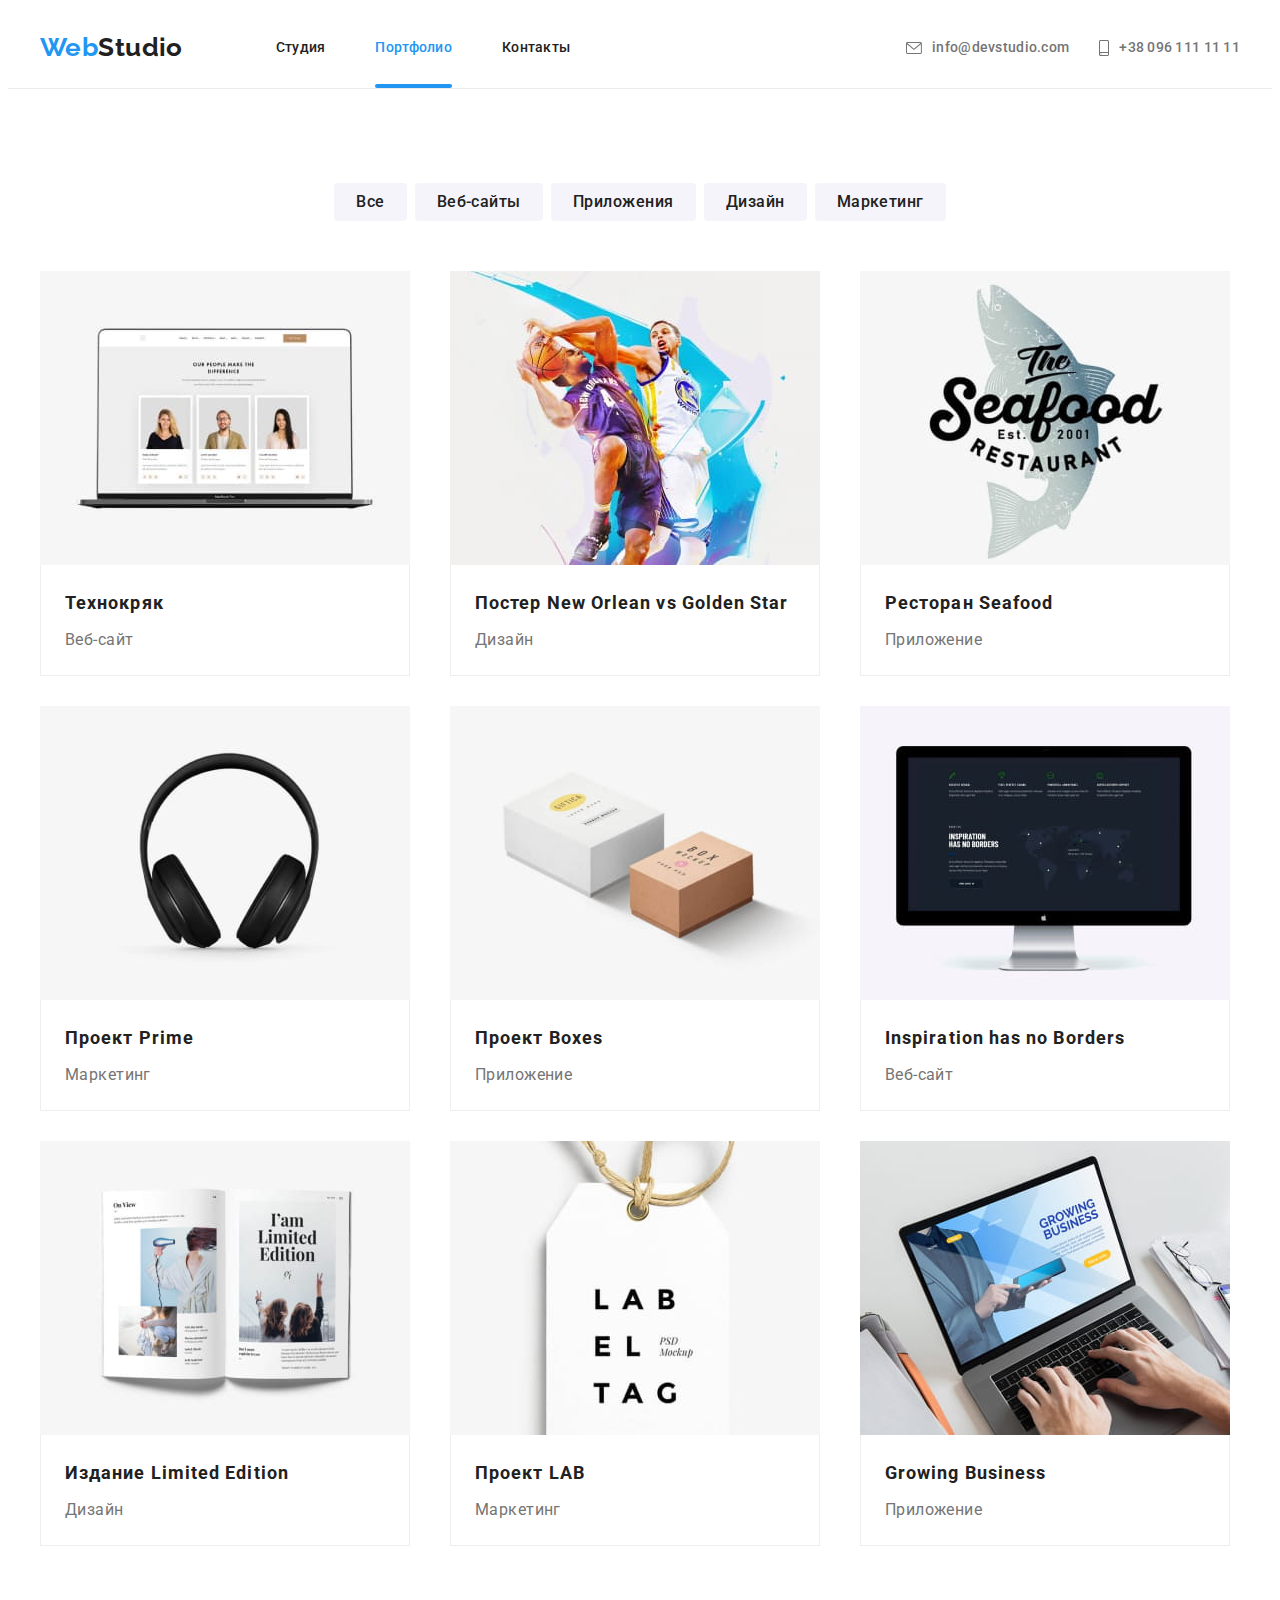
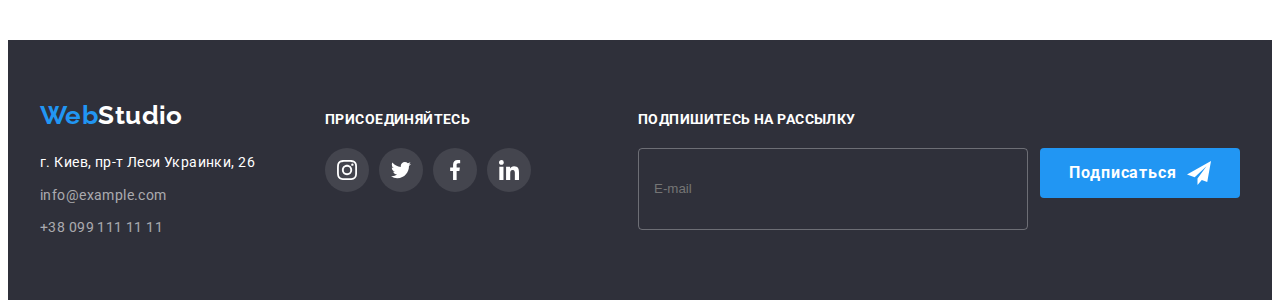
==== commit 09873edd: "Адаптивная графика" ====
--- a/portfolio.html
+++ b/portfolio.html
@@ -123,7 +123,31 @@
             <li class="portfolio__item">
               <a href="" class="portfolio__link">
                 <div class="portfolio__overlay">
-                  <img src="./images/portfolio-img1.jpg" alt="Экран с сайтом" width="370" />
+                  <picture>
+                    <source
+                      media="(min-width: 1200px)"
+                      srcset="
+                        ./images/desktop/portfolio/portfolio-img1.jpg 1x,
+                        ./images/desktop/portfolio/portfolio-1@2x.jpg 2x
+                      "
+                    />
+                    <source
+                      media="(min-width: 768px)"
+                      srcset="
+                        ./images/tablet/portfolio/portfolio1-tablet.jpg    1x,
+                        ./images/tablet/portfolio/portfolio1-tablet@2x.jpg 2x
+                      "
+                    />
+                    <source
+                      media="(min-width: 320px)"
+                      srcset="
+                        ./images/mobile/portfolio/portfolio1-mob.jpg    1x,
+                        ./images/mobile/portfolio/portfolio1-mob@2x.jpg 2x
+                      "
+                    />
+                    <img src="./images/desktop/portfolio/portfolio-img1.jpg" alt="Экран с сайтом" />
+                  </picture>
+
                   <p class="portfolio__overlay-text">
                     Технокряк это современная площадка распространения коронавируса. Компании
                     используют эту платформу для цифрового шпионажа и атак на защищённые сервера
@@ -141,7 +165,30 @@
             <li class="portfolio__item">
               <a href="" class="portfolio__link">
                 <div class="portfolio__overlay">
-                  <img src="./images/portfolio-img2.jpg" alt="Баскетболисты" width="370" />
+                  <picture>
+                    <source
+                      media="(min-width: 1200px)"
+                      srcset="
+                        ./images/desktop/portfolio/portfolio-img2.jpg 1x,
+                        ./images/desktop/portfolio/portfolio-2@2x.jpg 2x
+                      "
+                    />
+                    <source
+                      media="(min-width: 768px)"
+                      srcset="
+                        ./images/tablet/portfolio/portfolio2-tablet.jpg    1x,
+                        ./images/tablet/portfolio/portfolio2-tablet@2x.jpg 2x
+                      "
+                    />
+                    <source
+                      media="(min-width: 320px)"
+                      srcset="
+                        ./images/mobile/portfolio/portfolio2-mob.jpg    1x,
+                        ./images/mobile/portfolio/portfolio2-mob@2x.jpg 2x
+                      "
+                    />
+                    <img src="./images/desktop/portfolio/portfolio-img2.jpg" alt="Баскетболисты" />
+                  </picture>
                   <p class="portfolio__overlay-text">
                     Технокряк это современная площадка распространения коронавируса. Компании
                     используют эту платформу для цифрового шпионажа и атак на защищённые сервера
@@ -159,7 +206,30 @@
             <li class="portfolio__item">
               <a href="" class="portfolio__link">
                 <div class="portfolio__overlay">
-                  <img src="./images/portfolio-img3.jpg" alt="Эмблема" width="370" />
+                  <picture>
+                    <source
+                      media="(min-width: 1200px)"
+                      srcset="
+                        ./images/desktop/portfolio/portfolio-img3.jpg 1x,
+                        ./images/desktop/portfolio/portfolio-3@2x.jpg 2x
+                      "
+                    />
+                    <source
+                      media="(min-width: 768px)"
+                      srcset="
+                        ./images/tablet/portfolio/portfolio3-tablet.jpg    1x,
+                        ./images/tablet/portfolio/portfolio3-tablet@2x.jpg 2x
+                      "
+                    />
+                    <source
+                      media="(min-width: 320px)"
+                      srcset="
+                        ./images/mobile/portfolio/portfolio3-mob.jpg    1x,
+                        ./images/mobile/portfolio/portfolio3-mob@2x.jpg 2x
+                      "
+                    />
+                    <img src="./images/desktop/portfolio/portfolio-img3.jpg" alt="Эмблема" />
+                  </picture>
                   <p class="portfolio__overlay-text">
                     Технокряк это современная площадка распространения коронавируса. Компании
                     используют эту платформу для цифрового шпионажа и атак на защищённые сервера
@@ -177,7 +247,30 @@
             <li class="portfolio__item">
               <a href="" class="portfolio__link">
                 <div class="portfolio__overlay">
-                  <img src="./images/portfolio-img4.jpg" alt="Наушники" width="370" />
+                  <picture>
+                    <source
+                      media="(min-width: 1200px)"
+                      srcset="
+                        ./images/desktop/portfolio/portfolio-img4.jpg 1x,
+                        ./images/desktop/portfolio/portfolio-4@2x.jpg 2x
+                      "
+                    />
+                    <source
+                      media="(min-width: 768px)"
+                      srcset="
+                        ./images/tablet/portfolio/portfolio4-tablet.jpg    1x,
+                        ./images/tablet/portfolio/portfolio4-tablet@2x.jpg 2x
+                      "
+                    />
+                    <source
+                      media="(min-width: 320px)"
+                      srcset="
+                        ./images/mobile/portfolio/portfolio4-mob.jpg    1x,
+                        ./images/mobile/portfolio/portfolio4-mob@2x.jpg 2x
+                      "
+                    />
+                    <img src="./images/desktop/portfolio/portfolio-img4.jpg" alt="Наушники" />
+                  </picture>
                   <p class="portfolio__overlay-text">
                     Технокряк это современная площадка распространения коронавируса. Компании
                     используют эту платформу для цифрового шпионажа и атак на защищённые сервера
@@ -195,7 +288,30 @@
             <li class="portfolio__item">
               <a href="" class="portfolio__link">
                 <div class="portfolio__overlay">
-                  <img src="./images/portfolio-img5.jpg" alt="Две коробки" width="370" />
+                  <picture>
+                    <source
+                      media="(min-width: 1200px)"
+                      srcset="
+                        ./images/desktop/portfolio/portfolio-img5.jpg 1x,
+                        ./images/desktop/portfolio/portfolio-5@2x.jpg 2x
+                      "
+                    />
+                    <source
+                      media="(min-width: 768px)"
+                      srcset="
+                        ./images/tablet/portfolio/portfolio5-tablet.jpg    1x,
+                        ./images/tablet/portfolio/portfolio5-tablet@2x.jpg 2x
+                      "
+                    />
+                    <source
+                      media="(min-width: 320px)"
+                      srcset="
+                        ./images/mobile/portfolio/portfolio5-mob.jpg    1x,
+                        ./images/mobile/portfolio/portfolio5-mob@2x.jpg 2x
+                      "
+                    />
+                    <img src="./images/desktop/portfolio/portfolio-img5.jpg" alt="Две коробки" />
+                  </picture>
                   <p class="portfolio__overlay-text">
                     Технокряк это современная площадка распространения коронавируса. Компании
                     используют эту платформу для цифрового шпионажа и атак на защищённые сервера
@@ -213,7 +329,30 @@
             <li class="portfolio__item">
               <a href="" class="portfolio__link">
                 <div class="portfolio__overlay">
-                  <img src="./images/portfolio-img6.jpg" alt="Монитор" width="370" />
+                  <picture>
+                    <source
+                      media="(min-width: 1200px)"
+                      srcset="
+                        ./images/desktop/portfolio/portfolio-img6.jpg 1x,
+                        ./images/desktop/portfolio/portfolio-6@2x.jpg 2x
+                      "
+                    />
+                    <source
+                      media="(min-width: 768px)"
+                      srcset="
+                        ./images/tablet/portfolio/portfolio6-tablet.jpg    1x,
+                        ./images/tablet/portfolio/portfolio6-tablet@2x.jpg 2x
+                      "
+                    />
+                    <source
+                      media="(min-width: 320px)"
+                      srcset="
+                        ./images/mobile/portfolio/portfolio6-mob.jpg    1x,
+                        ./images/mobile/portfolio/portfolio6-mob@2x.jpg 2x
+                      "
+                    />
+                    <img src="./images/desktop/portfolio/portfolio-img6.jpg" alt="Монитор" />
+                  </picture>
                   <p class="portfolio__overlay-text">
                     Технокряк это современная площадка распространения коронавируса. Компании
                     используют эту платформу для цифрового шпионажа и атак на защищённые сервера
@@ -231,7 +370,30 @@
             <li class="portfolio__item">
               <a href="" class="portfolio__link">
                 <div class="portfolio__overlay">
-                  <img src="./images/portfolio-img7.jpg" alt="Книга" width="370" />
+                  <picture>
+                    <source
+                      media="(min-width: 1200px)"
+                      srcset="
+                        ./images/desktop/portfolio/portfolio-img7.jpg 1x,
+                        ./images/desktop/portfolio/portfolio-7@2x.jpg 2x
+                      "
+                    />
+                    <source
+                      media="(min-width: 768px)"
+                      srcset="
+                        ./images/tablet/portfolio/portfolio7-tablet.jpg    1x,
+                        ./images/tablet/portfolio/portfolio7-tablet@2x.jpg 2x
+                      "
+                    />
+                    <source
+                      media="(min-width: 320px)"
+                      srcset="
+                        ./images/mobile/portfolio/portfolio7-mob.jpg    1x,
+                        ./images/mobile/portfolio/portfolio7-mob@2x.jpg 2x
+                      "
+                    />
+                    <img src="./images/desktop/portfolio/portfolio-img7.jpg" alt="Книга" />
+                  </picture>
                   <p class="portfolio__overlay-text">
                     Технокряк это современная площадка распространения коронавируса. Компании
                     используют эту платформу для цифрового шпионажа и атак на защищённые сервера
@@ -249,7 +411,30 @@
             <li class="portfolio__item">
               <a href="" class="portfolio__link">
                 <div class="portfolio__overlay">
-                  <img src="./images/portfolio-img8.jpg" alt="Бирка" width="370" />
+                  <picture>
+                    <source
+                      media="(min-width: 1200px)"
+                      srcset="
+                        ./images/desktop/portfolio/portfolio-img8.jpg 1x,
+                        ./images/desktop/portfolio/portfolio-8@2x.jpg 2x
+                      "
+                    />
+                    <source
+                      media="(min-width: 768px)"
+                      srcset="
+                        ./images/tablet/portfolio/portfolio8-tablet.jpg    1x,
+                        ./images/tablet/portfolio/portfolio8-tablet@2x.jpg 2x
+                      "
+                    />
+                    <source
+                      media="(min-width: 320px)"
+                      srcset="
+                        ./images/mobile/portfolio/portfolio8-mob.jpg    1x,
+                        ./images/mobile/portfolio/portfolio8-mob@2x.jpg 2x
+                      "
+                    />
+                    <img src="./images/desktop/portfolio/portfolio-img8.jpg" alt="Бирка" />
+                  </picture>
                   <p class="portfolio__overlay-text">
                     Технокряк это современная площадка распространения коронавируса. Компании
                     используют эту платформу для цифрового шпионажа и атак на защищённые сервера
@@ -267,7 +452,30 @@
             <li class="portfolio__item">
               <a href="" class="portfolio__link">
                 <div class="portfolio__overlay">
-                  <img src="./images/portfolio-img9.jpg" alt="Ноутбук" width="370" />
+                  <picture>
+                    <source
+                      media="(min-width: 1200px)"
+                      srcset="
+                        ./images/desktop/portfolio/portfolio-img9.jpg 1x,
+                        ./images/desktop/portfolio/portfolio-9@2x.jpg 2x
+                      "
+                    />
+                    <source
+                      media="(min-width: 768px)"
+                      srcset="
+                        ./images/tablet/portfolio/portfolio9-tablet.jpg    1x,
+                        ./images/tablet/portfolio/portfolio9-tablet@2x.jpg 2x
+                      "
+                    />
+                    <source
+                      media="(min-width: 320px)"
+                      srcset="
+                        ./images/mobile/portfolio/portfolio9-mob.jpg    1x,
+                        ./images/mobile/portfolio/portfolio9-mob@2x.jpg 2x
+                      "
+                    />
+                    <img src="./images/desktop/portfolio/portfolio-img9.jpg" alt="Ноутбук" />
+                  </picture>
                   <p class="portfolio__overlay-text">
                     Технокряк это современная площадка распространения коронавируса. Компании
                     используют эту платформу для цифрового шпионажа и атак на защищённые сервера
--- a/css/main.min.css
+++ b/css/main.min.css
@@ -1,2 +1,2 @@
-:root{--accent-color: #2196f3;--primary-text-color: #757575;--secondary-text-color: #212121;--white-text-color: #ffffff;--white-bcg-color: #ffffff;--secondary-bcg-color: #f5f4fa;--dark-bcg-color: #2f303a;--card-border: #eeeeee;--icon-color: #afb1b8;--hover-btn-color: #188ce8;--timing-function: cubic-bezier(0.4, 0, 0.2, 1)}body{background-color:var(--white-bcg-color);color:var(--primary-text-color);font-family:'Roboto', sans-serif;font-size:14px;line-height:1.71;letter-spacing:0.03em}h1,h2,h3,h4,h5,h6,p{margin-top:0;margin-bottom:0}img{display:block;max-width:100%;height:auto}a{display:block}ul{list-style:none;margin:0;padding:0}button{padding:0px;cursor:pointer}.section__title,.features__title,.team__title,.portfolio__title{color:var(--secondary-text-color)}.works__text,.team__text,.portfolio__text{font-size:16px;color:var(--primary-text-color)}@media screen and (min-width: 768px) and (max-width: 1199px){.features,.team{-ms-flex-wrap:wrap;flex-wrap:wrap;margin:-15px}}@media screen and (min-width: 768px) and (max-width: 1199px){.features__item,.team__item{margin:15px;width:calc((100% - 4 * 15px) / 2)}}.container{margin-left:auto;margin-right:auto;padding-right:15px;padding-left:15px}@media screen and (min-width: 480px){.container{width:480px}}@media screen and (min-width: 768px){.container{width:768px}}@media screen and (min-width: 1200px){.container{width:1200px}}.section{padding-top:60px;padding-bottom:60px}@media screen and (min-width: 1200px){.section{padding-top:94px;padding-bottom:94px}.section--no-indent{padding-bottom:0px}}.section--other-bcg{background-color:var(--secondary-bcg-color)}.section__title{margin-bottom:30px;font-size:28px;line-height:1.18;text-align:center}.section__title--is-hidden{position:absolute;clip:rect(0 0 0 0);width:1px;height:1px;margin:-1px;border:0;padding:0;overflow:hidden}.btn{display:-webkit-box;display:-ms-flexbox;display:flex;-webkit-box-pack:center;-ms-flex-pack:center;justify-content:center;-webkit-box-align:center;-ms-flex-align:center;align-items:center;text-align:center;width:200px;height:50px;margin:0 auto;font-family:inherit;font-weight:700;font-size:16px;line-height:1.87;letter-spacing:0.06em;background-color:var(--accent-color);color:var(--white-text-color);border:none;border-radius:4px;-webkit-transform:scale(1);transform:scale(1);-webkit-transition:background-color 250ms var(--timing-function),scale 250ms var(--timing-function),-webkit-box-shadow 250ms var(--timing-function);transition:background-color 250ms var(--timing-function),scale 250ms var(--timing-function),-webkit-box-shadow 250ms var(--timing-function);transition:background-color 250ms var(--timing-function),scale 250ms var(--timing-function),box-shadow 250ms var(--timing-function);transition:background-color 250ms var(--timing-function),scale 250ms var(--timing-function),box-shadow 250ms var(--timing-function),-webkit-box-shadow 250ms var(--timing-function)}.btn:focus,.btn:hover{-webkit-transform:scale(1.05);transform:scale(1.05);background-color:var(--hover-btn-color);-webkit-box-shadow:0px 4px 4px rgba(0,0,0,0.15);box-shadow:0px 4px 4px rgba(0,0,0,0.15)}.header{border-bottom:1px solid #ececec}@media screen and (max-width: 767px){.header__container{position:relative}}.header__logo{padding-top:24px;padding-bottom:25px}@media screen and (min-width: 1200px){.header__logo{margin-right:93px}}.logo{color:var(--secondary-text-color);font-family:Raleway, sans-serif;font-weight:700;font-size:26px;line-height:1.19;text-decoration:none}.logo--accent{color:var(--accent-color)}@media screen and (max-width: 1199px){.logo{font-size:24px;line-height:1.17}}@media screen and (min-width: 768px){.header__container{display:-webkit-box;display:-ms-flexbox;display:flex;-webkit-box-align:center;-ms-flex-align:center;align-items:center}}@media screen and (max-width: 767px){.site-nav{position:relative;margin-bottom:32px}}@media screen and (min-width: 768px) and (max-width: 1199px){.site-nav{margin-left:auto}}@media screen and (min-width: 768px){.nav{display:-webkit-box;display:-ms-flexbox;display:flex}}@media screen and (max-width: 767px){.nav .nav__item:not(:last-child){margin-bottom:32px}}@media screen and (min-width: 768px){.nav .nav__item:not(:last-child){margin-right:50px}}.nav .nav__link{max-height:80px;font-weight:500;text-decoration:none;line-height:1.14;letter-spacing:0.02em;color:var(--secondary-text-color);-webkit-transition:color 250ms var(--timing-function);transition:color 250ms var(--timing-function)}.nav .nav__link--current{color:var(--accent-color);position:relative}.nav .nav__link:hover,.nav .nav__link:focus{color:var(--accent-color)}@media screen and (max-width: 767px){.nav .nav__link{font-size:40px;line-height:1.17}}@media screen and (min-width: 768px){.nav .nav__link{display:block;padding-top:32px;padding-bottom:32px}.nav .nav__link--current::after{content:'';display:block;position:absolute;bottom:0;width:100%;height:4px;background-color:var(--accent-color);border-radius:2px}}@media screen and (max-width: 767px){.contacts{display:-webkit-box;display:-ms-flexbox;display:flex;-webkit-box-orient:vertical;-webkit-box-direction:reverse;-ms-flex-direction:column-reverse;flex-direction:column-reverse;margin-bottom:64px}}@media screen and (min-width: 1200px){.contacts{display:-webkit-box;display:-ms-flexbox;display:flex;margin-left:auto}}@media screen and (min-width: 768px) and (max-width: 1199px){.contacts__item:not(:last-child){margin-bottom:10px}}@media screen and (min-width: 1200px){.contacts__item:not(:last-child){margin-right:30px}}.contacts__link{display:-webkit-box;display:-ms-flexbox;display:flex;-webkit-box-align:center;-ms-flex-align:center;align-items:center;letter-spacing:0.02em;font-weight:500;text-decoration:none;color:var(--primary-text-color);-webkit-transition:color 250ms var(--timing-function);transition:color 250ms var(--timing-function)}.contacts__link:hover,.contacts__link:focus{color:var(--accent-color)}@media screen and (min-width: 768px) and (max-width: 1199px){.contacts__link{font-size:12px;line-height:1.17}}@media screen and (min-width: 1200px){.contacts__link{display:-webkit-box;display:-ms-flexbox;display:flex;max-height:80px;padding-top:32px;padding-bottom:32px;line-height:1.14}}.contacts__link:hover,.contacts__link:focus{color:var(--accent-color)}@media screen and (max-width: 767px){.contacts__link-mail{font-size:24px;line-height:1.17}}@media screen and (max-width: 767px){.contacts__link-phone{margin-bottom:32px;font-size:34px;line-height:1.18;color:var(--accent-color)}}.contacts__icon{margin-right:10px;fill:var(--primary-text-color);-webkit-transition:fill 250ms var(--timing-function);transition:fill 250ms var(--timing-function)}.contacts__link:hover .contacts__icon,.contacts__link:focus .contacts__icon{fill:currentColor}@media screen and (max-width: 767px){.contacts__icon{display:none}}@media screen and (min-width: 768px) and (max-width: 1199px){.contacts__icon--mail{width:14px;height:10px;margin-right:8px}}@media screen and (min-width: 768px) and (max-width: 1199px){.contacts__icon--phone{width:10px;height:14px;margin-right:8px}}@media screen and (max-width: 767px){.menu{display:none;position:absolute;z-index:10;top:0;left:0;padding:48px 40px;width:100%;min-height:517px;height:100vh;background-color:var(--white-bcg-color);-webkit-box-shadow:0px 4px 8px rgba(0,0,0,0.04),0px 2px 4px rgba(0,0,0,0.08),0px 1px 3px rgba(0,0,0,0.16);box-shadow:0px 4px 8px rgba(0,0,0,0.04),0px 2px 4px rgba(0,0,0,0.08),0px 1px 3px rgba(0,0,0,0.16)}.menu--is-open{display:block}}@media screen and (min-width: 768px){.menu{display:-webkit-box;display:-ms-flexbox;display:flex;-webkit-box-align:center;-ms-flex-align:center;align-items:center;-webkit-box-flex:2;-ms-flex-positive:2;flex-grow:2}}.menu__btn{display:-webkit-box;display:-ms-flexbox;display:flex;position:absolute;top:10px;right:15px;width:40px;height:40px;border:none;background-color:transparent;z-index:20}.menu__close-btn{display:none}@media screen and (max-width: 767px){.menu__btn--is-open .menu__close-btn{display:block}}.menu__burger-btn{display:none}@media screen and (max-width: 767px){.menu__burger-btn{display:block}.menu__btn--is-open .menu__burger-btn{display:none}}@media screen and (max-width: 767px){.contacts-menu{position:absolute;left:40px;bottom:48px}}@media screen and (min-width: 768px){.contacts-menu{margin-left:auto}}.contacts-menu__social{display:-webkit-inline-box;display:-ms-inline-flexbox;display:inline-flex;-ms-flex-wrap:wrap;flex-wrap:wrap}@media screen and (min-width: 768px){.contacts-menu__social{display:none}}.contacts-menu__social-item{padding-right:10px}.contacts-menu__social-item:not(:last-child){margin-right:10px;border-right:1px solid rgba(33,33,33,0.2)}.contacts-menu__social-link{font-size:18px;line-height:1.22;letter-spacing:0.02em;color:var(--accent-color)}.hero{margin-left:auto;margin-right:auto;padding:118px 0;text-align:center;background-color:var(--dark-bcg-color);background-image:-webkit-gradient(linear, left top, left bottom, from(rgba(47,48,58,0.4)), to(rgba(47,48,58,0.4))),url("../images/hero-img.jpg");background-image:linear-gradient(rgba(47,48,58,0.4), rgba(47,48,58,0.4)),url("../images/hero-img.jpg");background-size:cover;background-repeat:no-repeat;background-position:center}@media screen and (min-width: 480px) and (max-width: 767px){.hero{width:480px}}@media screen and (min-width: 768px) and (max-width: 1199px){.hero{width:768px}}@media screen and (min-width: 1200px){.hero{max-width:1600px;padding-top:200px;padding-bottom:200px}}.hero__title{margin-bottom:30px;text-align:center;text-transform:uppercase;font-weight:900;font-size:26px;line-height:1.61;letter-spacing:0.06em;color:var(--white-text-color)}.hero__btn{margin-left:auto;margin-right:auto}.backdrop{position:fixed;top:0;bottom:0;right:0;left:0;padding:93px 15px;z-index:30;-webkit-backdrop-filter:blur(5px);backdrop-filter:blur(5px);background-color:rgba(0,0,0,0.2);overflow-y:scroll;opacity:1;visibility:visible;-webkit-transition:opacity 250ms var(--timing-function),visibility 350ms var(--timing-function);transition:opacity 250ms var(--timing-function),visibility 350ms var(--timing-function)}.backdrop--is-hidden{opacity:0;visibility:hidden;pointer-events:none}.modal{position:relative;-webkit-transition:-webkit-transform 250ms var(--timing-function);transition:-webkit-transform 250ms var(--timing-function);transition:transform 250ms var(--timing-function);transition:transform 250ms var(--timing-function), -webkit-transform 250ms var(--timing-function);padding:40px;background-color:var(--white-bcg-color);-webkit-box-shadow:0px 1px 3px rgba(0,0,0,0.12),0px 1px 1px rgba(0,0,0,0.14),0px 2px 1px rgba(0,0,0,0.2);box-shadow:0px 1px 3px rgba(0,0,0,0.12),0px 1px 1px rgba(0,0,0,0.14),0px 2px 1px rgba(0,0,0,0.2);border-radius:4px}@media screen and (min-width: 768px){.modal{position:absolute;width:450px;top:50%;left:50%;-webkit-transform:translate(-50%, -50%) scale(1);transform:translate(-50%, -50%) scale(1)}}.backdrop--is-hidden .modal{-webkit-transform:translate(-50%, -50%) scale(0.8);transform:translate(-50%, -50%) scale(0.8)}.modal__close-btn{position:absolute;top:8px;right:8px;width:30px;height:30px;background-color:var(--white-bcg-color);border:1px solid rgba(0,0,0,0.1);border-radius:50%;-webkit-transform:scale(1);transform:scale(1);-webkit-transition:-webkit-transform 250ms var(--timing-function);transition:-webkit-transform 250ms var(--timing-function);transition:transform 250ms var(--timing-function);transition:transform 250ms var(--timing-function), -webkit-transform 250ms var(--timing-function)}.modal__close-btn:hover,.modal__close-btn:focus{-webkit-transform:scale(1.05);transform:scale(1.05)}.modal__close-icon{position:absolute;top:8px;right:8px;-webkit-transition:fill 250ms var(--timing-function);transition:fill 250ms var(--timing-function)}.modal__close-btn:hover .modal__close-icon,.modal__close-btn:focus .modal__close-icon{fill:var(--accent-color)}.form__title{display:block;margin-bottom:30px;text-align:center;font-weight:700;font-size:20px;line-height:1.5;color:var(--secondary-text-color)}.form__field{position:relative;display:block}.form__field:not(:last-child){margin-bottom:28px}.form__input{width:100%;height:40px;padding:12px 12px 12px 42px;border:1px solid rgba(33,33,33,0.2);border-radius:4px;-webkit-transition:border-color 250ms var(--timing-function);transition:border-color 250ms var(--timing-function)}.form__input:hover{border-color:var(--accent-color);cursor:pointer}.form__input:focus{border-color:var(--accent-color);outline:var(--accent-color)}.form__input:not(:placeholder-shown):invalid{border-color:#e23535}.form__label{position:absolute;top:50%;left:42px;font-size:12px;line-height:1.16;letter-spacing:0.01em;-webkit-transform:translateY(-50%);transform:translateY(-50%);-webkit-transition:-webkit-transform 250ms var(--timing-function);transition:-webkit-transform 250ms var(--timing-function);transition:transform 250ms var(--timing-function);transition:transform 250ms var(--timing-function), -webkit-transform 250ms var(--timing-function)}.form__input:not(:placeholder-shown)+.form__label{-webkit-transform:translate(-38px, -38px);transform:translate(-38px, -38px)}.form__field:focus-within .form__label{-webkit-transform:translate(-38px, -38px);transform:translate(-38px, -38px)}.form__icon{position:absolute;top:50%;left:12px;-webkit-transform:translateY(-50%);transform:translateY(-50%);-webkit-transition:fill 250ms var(--timing-function);transition:fill 250ms var(--timing-function)}.form__field:focus-within .form__icon{fill:var(--accent-color)}.comment{margin-top:10px;margin-bottom:20px}.comment__label{font-size:12px;line-height:1.17;letter-spacing:0.01em}.comment__input{display:block;width:100%;height:120px;resize:none;padding:12px 16px;border:1px solid rgba(33,33,33,0.2);border-radius:4px;-webkit-transition:border-color 250ms var(--timing-function);transition:border-color 250ms var(--timing-function)}.comment__input:hover{border-color:var(--accent-color);cursor:pointer}.comment__input:focus{border-color:var(--accent-color);outline:var(--accent-color)}.comment__input::-webkit-input-placeholder{font-size:14px;line-height:1.14;letter-spacing:0.01em;color:rgba(117,117,117,0.5)}.comment__input:-ms-input-placeholder{font-size:14px;line-height:1.14;letter-spacing:0.01em;color:rgba(117,117,117,0.5)}.comment__input::-ms-input-placeholder{font-size:14px;line-height:1.14;letter-spacing:0.01em;color:rgba(117,117,117,0.5)}.comment__input::placeholder{font-size:14px;line-height:1.14;letter-spacing:0.01em;color:rgba(117,117,117,0.5)}.policy{margin-bottom:31px}.policy__field{display:-webkit-box;display:-ms-flexbox;display:flex;-webkit-box-pack:center;-ms-flex-pack:center;justify-content:center;-webkit-box-align:center;-ms-flex-align:center;align-items:center}.policy__checkbox{position:absolute;clip:rect(0 0 0 0);width:1px;height:1px;margin:-1px;border:0;padding:0;overflow:hidden}.policy__icon{display:inline-block;width:16px;height:15px;margin-right:8px;border:1px solid var(--secondary-text-color);border-radius:4px}.policy__checkbox:focus+.policy__icon{outline:2px solid #0e6ab6}.policy__checkbox:hover+.policy__icon{cursor:pointer}.policy__checkbox:checked+.policy__icon{background-color:var(--accent-color);border-color:var(--accent-color);background-image:url("../images/icon-check.svg");background-size:cover;background-origin:border-box}.policy__label{display:inline-block}@media screen and (max-width: 1199px){.policy__label{font-size:12px;line-height:1.17;margin-right:3px}}.policy__link{display:inline-block;color:var(--accent-color);text-decoration-skip-ink:none}@media screen and (max-width: 1199px){.policy__link{font-size:12px;line-height:1.17}}.form__btn{margin-left:auto;margin-right:auto}@media screen and (min-width: 768px){.features{display:-webkit-box;display:-ms-flexbox;display:flex}}@media screen and (max-width: 767px){.features__item:not(:last-child){margin-bottom:30px}}@media screen and (min-width: 1200px){.features__item{max-width:270px}.features__item:not(:last-child){margin-right:30px}}.features__icon-box{display:-webkit-box;display:-ms-flexbox;display:flex;-webkit-box-pack:center;-ms-flex-pack:center;justify-content:center;-webkit-box-align:center;-ms-flex-align:center;align-items:center;margin-bottom:30px;height:120px;background-color:var(--secondary-bcg-color);border-radius:4px}.features__icon{height:70px;width:70px}.features__title{margin-bottom:10px;font-weight:700;text-transform:uppercase;line-height:1.14}@media screen and (max-width: 767px){.features__title{text-align:center}}.works{display:-webkit-box;display:-ms-flexbox;display:flex}@media screen and (max-width: 1199px){.works__section{display:none}}.works__item{position:relative}.works__item:not(:last-child){margin-right:30px}.works__text{position:absolute;bottom:0;display:-webkit-box;display:-ms-flexbox;display:flex;-webkit-box-pack:center;-ms-flex-pack:center;justify-content:center;-webkit-box-align:center;-ms-flex-align:center;align-items:center;width:100%;height:70px;text-transform:uppercase;font-weight:700;font-size:14px;line-height:1.14;color:var(--white-text-color);background-color:rgba(47,48,58,0.8)}@media screen and (min-width: 768px){.team{display:-webkit-box;display:-ms-flexbox;display:flex}}.team__item{background-color:var(--white-bcg-color);-webkit-box-shadow:0px 1px 3px rgba(0,0,0,0.12),0px 1px 1px rgba(0,0,0,0.14),0px 2px 1px rgba(0,0,0,0.2);box-shadow:0px 1px 3px rgba(0,0,0,0.12),0px 1px 1px rgba(0,0,0,0.14),0px 2px 1px rgba(0,0,0,0.2);border-radius:0px 0px 4px 4px}@media screen and (max-width: 767px){.team__item:not(:last-child){margin-bottom:30px}}@media screen and (max-width: 1199px){.team__item{margin:15px}}@media screen and (min-width: 1200px){.team__item:not(:last-child){margin-right:30px}}.team__info{padding-top:30px;padding-bottom:24px;text-align:center}.team__title{margin-bottom:10px;font-weight:500;font-size:16px;line-height:1.19}.team__text{line-height:1.19;margin-bottom:16px}.social{display:-webkit-box;display:-ms-flexbox;display:flex;-webkit-box-align:center;-ms-flex-align:center;align-items:center;-webkit-box-pack:center;-ms-flex-pack:center;justify-content:center}.social__item:not(:last-child){margin-right:10px}.social__link{display:-webkit-box;display:-ms-flexbox;display:flex;-webkit-box-align:center;-ms-flex-align:center;align-items:center;-webkit-box-pack:center;-ms-flex-pack:center;justify-content:center;width:44px;height:44px;border-radius:50%;-webkit-transform:scale(1);transform:scale(1);-webkit-transition:background-color 250ms var(--timing-function),-webkit-transform 250ms var(--timing-function);transition:background-color 250ms var(--timing-function),-webkit-transform 250ms var(--timing-function);transition:transform 250ms var(--timing-function),background-color 250ms var(--timing-function);transition:transform 250ms var(--timing-function),background-color 250ms var(--timing-function),-webkit-transform 250ms var(--timing-function)}.social__link:hover,.social__link:focus{border-radius:50%;background-color:var(--accent-color);-webkit-transform:scale(1.05);transform:scale(1.05)}.social__icon{fill:var(--icon-color);-webkit-transition:fill 250ms var(--timing-function);transition:fill 250ms var(--timing-function)}.social__link:hover .social__icon,.social__link:focus .social__icon{fill:var(--white-text-color)}.customers{display:-webkit-box;display:-ms-flexbox;display:flex;-webkit-box-pack:center;-ms-flex-pack:center;justify-content:center;-webkit-box-align:center;-ms-flex-align:center;align-items:center;-ms-flex-wrap:wrap;flex-wrap:wrap}@media screen and (max-width: 767px){.customers{margin:-15px}}.customers__item{height:92px}@media screen and (max-width: 767px){.customers__item{margin:15px;width:calc((100% - 4 * 15px) / 2)}}@media screen and (min-width: 768px){.customers__item{width:calc((100% - 6 * 15px) / 3)}}@media screen and (max-width: 1199px){.customers__item{margin:15px}}@media screen and (min-width: 1200px){.customers__item{width:170px}.customers__item:not(:last-child){margin-right:30px}}.customers__link{display:-webkit-box;display:-ms-flexbox;display:flex;-webkit-box-pack:center;-ms-flex-pack:center;justify-content:center;-webkit-box-align:center;-ms-flex-align:center;align-items:center;width:100%;height:100%;border:1px solid var(--icon-color);border-radius:4px;-webkit-transition:border-color 250ms var(--timing-function);transition:border-color 250ms var(--timing-function)}.customers__link:hover,.customers__link:focus{border-color:var(--accent-color)}.customers__icon{fill:var(--icon-color);-webkit-transition:fill 250ms var(--timing-function);transition:fill 250ms var(--timing-function)}.customers__link:hover .customers__icon,.customers__link:focus .customers__icon{fill:var(--accent-color)}.footer-section{padding-top:60px;padding-bottom:60px;background-color:var(--dark-bcg-color)}@media screen and (min-width: 768px) and (max-width: 1199px){.footer{display:-webkit-box;display:-ms-flexbox;display:flex;-ms-flex-pack:distribute;justify-content:space-around;-ms-flex-wrap:wrap;flex-wrap:wrap}}@media screen and (min-width: 1200px){.footer{display:-webkit-box;display:-ms-flexbox;display:flex;-webkit-box-align:baseline;-ms-flex-align:baseline;align-items:baseline}}@media screen and (max-width: 767px){.footer__contacts{margin-bottom:60px}}@media screen and (max-width: 1199px){.footer__contacts{text-align:center}}@media screen and (min-width: 1200px){.footer__contacts{margin-right:70px}}.footer__logo{display:block;margin-bottom:20px;color:var(--white-text-color)}.address__item:not(:last-child){margin-bottom:8px}@media screen and (min-width: 1200px){.address__item:not(:last-child){margin-bottom:9px}}.address{font-style:normal}.address__map-link{color:var(--white-text-color);text-decoration:none}.address__map-link:hover,.address__map-link:focus{color:var(--accent-color)}.address__link{color:rgba(255,255,255,0.6);text-decoration:none;-webkit-transition:color 250ms var(--timing-function);transition:color 250ms var(--timing-function)}.address__link:hover,.address__link:focus{color:var(--accent-color)}@media screen and (max-width: 767px){.join{margin-bottom:60px}}@media screen and (max-width: 1199px){.join{text-align:center}}.join__text{margin-bottom:20px;font-weight:bold;line-height:1.14;text-transform:uppercase;color:var(--white-text-color)}@media screen and (min-width: 768px) and (max-width: 1199px){.join__text{margin-top:5px}}.join__list{display:-webkit-box;display:-ms-flexbox;display:flex;-webkit-box-pack:center;-ms-flex-pack:center;justify-content:center;-webkit-box-align:center;-ms-flex-align:center;align-items:center}.join__item:not(:last-child){margin-right:10px}.join__link{display:-webkit-box;display:-ms-flexbox;display:flex;-webkit-box-align:center;-ms-flex-align:center;align-items:center;-webkit-box-pack:center;-ms-flex-pack:center;justify-content:center;height:44px;width:44px;background-color:rgba(255,255,255,0.1);border-radius:50%;-webkit-transform:scale(1);transform:scale(1);-webkit-transition:background-color 250ms var(--timing-function),-webkit-transform 250ms var(--timing-function);transition:background-color 250ms var(--timing-function),-webkit-transform 250ms var(--timing-function);transition:transform 250ms var(--timing-function),background-color 250ms var(--timing-function);transition:transform 250ms var(--timing-function),background-color 250ms var(--timing-function),-webkit-transform 250ms var(--timing-function)}.join__link:hover,.join__link:focus{background-color:var(--accent-color);-webkit-transform:scale(1.1);transform:scale(1.1)}@media screen and (min-width: 768px) and (max-width: 1199px){.subscribe{margin-top:60px}}@media screen and (max-width: 1199px){.subscribe{text-align:center}}@media screen and (min-width: 1200px){.subscribe{margin-left:auto}}.subscribe__text{display:block;margin-bottom:20px;font-weight:bold;font-size:14px;line-height:1.14;letter-spacing:0.03em;text-transform:uppercase;color:var(--white-text-color)}@media screen and (min-width: 1200px){.subscribe__form{display:-webkit-box;display:-ms-flexbox;display:flex;-webkit-box-pack:center;-ms-flex-pack:center;justify-content:center}}.subscribe__input{width:100%;height:50px;padding:15px;border:1px solid rgba(255,255,255,0.3);border-radius:4px;background-color:transparent;color:var(--white-text-color);cursor:pointer;-webkit-transition:border-color 250ms var(--timing-function);transition:border-color 250ms var(--timing-function)}@media screen and (min-width: 768px) and (max-width: 1199px){.subscribe__input{width:450px}}@media screen and (max-width: 1199px){.subscribe__input{margin-bottom:20px}}@media screen and (min-width: 1200px){.subscribe__input{width:358px}}.subscribe__input:hover{border-color:var(--accent-color)}.subscribe__input:hover:focus{outline:1px solid rgba(255,255,255,0.5)}@media screen and (min-width: 1200px){.subscribe__btn{margin-left:12px}}.btn__icon{margin-left:10px}.filter{display:-webkit-box;display:-ms-flexbox;display:flex;-webkit-box-pack:center;-ms-flex-pack:center;justify-content:center;margin-bottom:50px}.filter__item:not(:last-child){margin-right:8px}.filter__btn{padding:6px 22px;cursor:pointer;text-align:center;font-weight:500;font-size:16px;line-height:1.62;letter-spacing:0.03em;font-family:inherit;color:var(--secondary-text-color);background-color:var(--secondary-bcg-color);border:transparent;border-radius:4px;-webkit-transition:color 250ms var(--timing-function),background-color 250ms var(--timing-function),-webkit-box-shadow 250ms var(--timing-function);transition:color 250ms var(--timing-function),background-color 250ms var(--timing-function),-webkit-box-shadow 250ms var(--timing-function);transition:color 250ms var(--timing-function),background-color 250ms var(--timing-function),box-shadow 250ms var(--timing-function);transition:color 250ms var(--timing-function),background-color 250ms var(--timing-function),box-shadow 250ms var(--timing-function),-webkit-box-shadow 250ms var(--timing-function)}.filter__btn:focus,.filter__btn:hover{background-color:var(--accent-color);color:var(--white-text-color);-webkit-box-shadow:0px 3px 1px rgba(0,0,0,0.1),0px 1px 2px rgba(0,0,0,0.08),0px 2px 2px rgba(0,0,0,0.12);box-shadow:0px 3px 1px rgba(0,0,0,0.1),0px 1px 2px rgba(0,0,0,0.08),0px 2px 2px rgba(0,0,0,0.12)}.portfolio{display:-webkit-box;display:-ms-flexbox;display:flex;-ms-flex-wrap:wrap;flex-wrap:wrap}.portfolio__item{max-width:calc((100% - 60px) / 3)}.portfolio__item:not(:nth-last-child(-n+3)){margin-bottom:30px}.portfolio__item:not(:nth-child(3n)){margin-right:30px}.portfolio__link{display:block;text-decoration:none;-webkit-transition:-webkit-box-shadow 250ms var(--timing-function);transition:-webkit-box-shadow 250ms var(--timing-function);transition:box-shadow 250ms var(--timing-function);transition:box-shadow 250ms var(--timing-function), -webkit-box-shadow 250ms var(--timing-function)}.portfolio__link:hover,.portfolio__link:focus{-webkit-box-shadow:0px 1px 1px rgba(0,0,0,0.12),0px 4px 4px rgba(0,0,0,0.06),1px 4px 6px rgba(0,0,0,0.16);box-shadow:0px 1px 1px rgba(0,0,0,0.12),0px 4px 4px rgba(0,0,0,0.06),1px 4px 6px rgba(0,0,0,0.16)}.portfolio__info{border-left:1px solid var(--card-border);border-right:1px solid var(--card-border);border-bottom:1px solid var(--card-border);padding:20px 24px}.portfolio__title{font-size:18px;line-height:2;margin-bottom:4px;letter-spacing:0.06em}.portfolio__text{line-height:1.87}.portfolio__overlay{position:relative;overflow:hidden}.portfolio__overlay-text{position:absolute;top:0;left:0;width:100%;height:100%;padding:63px 24px;font-size:18px;line-height:1.56;color:var(--white-text-color);background-color:rgba(33,150,243,0.9);-webkit-transform:translateY(100%);transform:translateY(100%);-webkit-transition:-webkit-transform 250ms var(--timing-function);transition:-webkit-transform 250ms var(--timing-function);transition:transform 250ms var(--timing-function);transition:transform 250ms var(--timing-function), -webkit-transform 250ms var(--timing-function)}.portfolio__link:hover .portfolio__overlay-text,.portfolio__link:focus .portfolio__overlay-text{-webkit-transform:translateY(0);transform:translateY(0)}
+:root{--accent-color: #2196f3;--primary-text-color: #757575;--secondary-text-color: #212121;--white-text-color: #ffffff;--white-bcg-color: #ffffff;--secondary-bcg-color: #f5f4fa;--dark-bcg-color: #2f303a;--card-border: #eeeeee;--icon-color: #afb1b8;--hover-btn-color: #188ce8;--timing-function: cubic-bezier(0.4, 0, 0.2, 1)}body{background-color:var(--white-bcg-color);color:var(--primary-text-color);font-family:'Roboto', sans-serif;font-size:14px;line-height:1.71;letter-spacing:0.03em}h1,h2,h3,h4,h5,h6,p{margin-top:0;margin-bottom:0}img{display:block;max-width:100%;height:auto}a{display:block}ul{list-style:none;margin:0;padding:0}button{padding:0px;cursor:pointer}.section__title,.features__title,.team__title,.portfolio__title{color:var(--secondary-text-color)}.works__text,.team__text,.portfolio__text{font-size:16px;color:var(--primary-text-color)}@media screen and (min-width: 768px) and (max-width: 1199px){.features,.team,.portfolio{-ms-flex-wrap:wrap;flex-wrap:wrap;margin:-15px}}@media screen and (min-width: 768px) and (max-width: 1199px){.features__item,.team__item,.portfolio__item{margin:15px;width:calc((100% - 4 * 15px) / 2)}}.container{margin-left:auto;margin-right:auto;padding-right:15px;padding-left:15px}@media screen and (min-width: 480px){.container{width:480px}}@media screen and (min-width: 768px){.container{width:768px}}@media screen and (min-width: 1200px){.container{width:1200px}}.section{padding-top:60px;padding-bottom:60px}@media screen and (min-width: 1200px){.section{padding-top:94px;padding-bottom:94px}.section--no-indent{padding-bottom:0px}}.section--other-bcg{background-color:var(--secondary-bcg-color)}.section__title{margin-bottom:30px;font-size:28px;line-height:1.18;text-align:center}@media screen and (min-width: 1200px){.section__title{font-size:36px;line-height:1.16;margin-bottom:50px}}.section__title--is-hidden{position:absolute;clip:rect(0 0 0 0);width:1px;height:1px;margin:-1px;border:0;padding:0;overflow:hidden}.btn{display:-webkit-box;display:-ms-flexbox;display:flex;-webkit-box-pack:center;-ms-flex-pack:center;justify-content:center;-webkit-box-align:center;-ms-flex-align:center;align-items:center;text-align:center;width:200px;height:50px;margin:0 auto;font-family:inherit;font-weight:700;font-size:16px;line-height:1.87;letter-spacing:0.06em;background-color:var(--accent-color);color:var(--white-text-color);border:none;border-radius:4px;-webkit-transform:scale(1);transform:scale(1);-webkit-transition:background-color 250ms var(--timing-function),scale 250ms var(--timing-function),-webkit-box-shadow 250ms var(--timing-function);transition:background-color 250ms var(--timing-function),scale 250ms var(--timing-function),-webkit-box-shadow 250ms var(--timing-function);transition:background-color 250ms var(--timing-function),scale 250ms var(--timing-function),box-shadow 250ms var(--timing-function);transition:background-color 250ms var(--timing-function),scale 250ms var(--timing-function),box-shadow 250ms var(--timing-function),-webkit-box-shadow 250ms var(--timing-function)}.btn:focus,.btn:hover{-webkit-transform:scale(1.05);transform:scale(1.05);background-color:var(--hover-btn-color);-webkit-box-shadow:0px 4px 4px rgba(0,0,0,0.15);box-shadow:0px 4px 4px rgba(0,0,0,0.15)}.header{border-bottom:1px solid #ececec}@media screen and (max-width: 767px){.header__container{position:relative}}.header__logo{padding-top:24px;padding-bottom:25px}@media screen and (min-width: 1200px){.header__logo{margin-right:93px}}.logo{color:var(--secondary-text-color);font-family:Raleway, sans-serif;font-weight:700;font-size:24px;line-height:1.17;text-decoration:none}.logo--accent{color:var(--accent-color)}@media screen and (min-width: 1200px){.logo{font-size:26px;line-height:1.19}}@media screen and (min-width: 768px){.header__container{display:-webkit-box;display:-ms-flexbox;display:flex;-webkit-box-align:center;-ms-flex-align:center;align-items:center}}@media screen and (max-width: 767px){.site-nav{position:relative;margin-bottom:32px}}@media screen and (min-width: 768px) and (max-width: 1199px){.site-nav{margin-left:auto}}@media screen and (min-width: 768px){.nav{display:-webkit-box;display:-ms-flexbox;display:flex}}@media screen and (max-width: 767px){.nav .nav__item:not(:last-child){margin-bottom:32px}}@media (max-height: 517px){.nav .nav__item:not(:last-child){margin-bottom:20px}}@media screen and (min-width: 768px){.nav .nav__item:not(:last-child){margin-right:50px}}.nav .nav__link{max-height:80px;font-weight:500;text-decoration:none;line-height:1.14;letter-spacing:0.02em;color:var(--secondary-text-color);-webkit-transition:color 250ms var(--timing-function);transition:color 250ms var(--timing-function)}.nav .nav__link--current{color:var(--accent-color);position:relative}.nav .nav__link:hover,.nav .nav__link:focus{color:var(--accent-color)}@media screen and (max-width: 767px){.nav .nav__link{font-size:40px;line-height:1.17}}@media (max-height: 517px) and (max-width: 767px){.nav .nav__link{font-size:30px}}@media screen and (min-width: 768px){.nav .nav__link{display:block;padding-top:32px;padding-bottom:32px}.nav .nav__link--current::after{content:'';display:block;position:absolute;bottom:0;width:100%;height:4px;background-color:var(--accent-color);border-radius:2px}}@media screen and (max-width: 767px){.contacts{display:-webkit-box;display:-ms-flexbox;display:flex;-webkit-box-orient:vertical;-webkit-box-direction:reverse;-ms-flex-direction:column-reverse;flex-direction:column-reverse;margin-bottom:64px}}@media screen and (min-width: 1200px){.contacts{display:-webkit-box;display:-ms-flexbox;display:flex;margin-left:auto}}@media screen and (max-width: 767px){.contacts__item{margin-bottom:32px}}@media screen and (max-height: 517px) and (max-width: 767px){.contacts__item{margin-bottom:20px}}@media screen and (min-width: 768px) and (max-width: 1199px){.contacts__item:not(:last-child){margin-bottom:10px}}@media screen and (min-width: 1200px){.contacts__item:not(:last-child){margin-right:30px}}.contacts__link{display:-webkit-box;display:-ms-flexbox;display:flex;-webkit-box-align:center;-ms-flex-align:center;align-items:center;letter-spacing:0.02em;font-weight:500;text-decoration:none;color:var(--primary-text-color);-webkit-transition:color 250ms var(--timing-function);transition:color 250ms var(--timing-function)}.contacts__link:hover,.contacts__link:focus{color:var(--accent-color)}@media screen and (min-width: 768px) and (max-width: 1199px){.contacts__link{font-size:12px;line-height:1.17}}@media screen and (min-width: 1200px){.contacts__link{display:-webkit-box;display:-ms-flexbox;display:flex;max-height:80px;padding-top:32px;padding-bottom:32px;line-height:1.14}}.contacts__link:hover,.contacts__link:focus{color:var(--accent-color)}@media screen and (max-width: 767px){.contacts__link-mail{font-size:24px;line-height:1.17}}@media screen and (max-width: 767px){.contacts__link-phone{font-size:34px;line-height:1.18;color:var(--accent-color)}}@media screen and (max-height: 517px) and (max-width: 767px){.contacts__link-phone{font-size:24px}}.contacts__icon{margin-right:10px;fill:var(--primary-text-color);-webkit-transition:fill 250ms var(--timing-function);transition:fill 250ms var(--timing-function)}.contacts__link:hover .contacts__icon,.contacts__link:focus .contacts__icon{fill:currentColor}@media screen and (max-width: 767px){.contacts__icon{display:none}}@media screen and (min-width: 768px) and (max-width: 1199px){.contacts__icon--mail{width:14px;height:10px;margin-right:8px}}@media screen and (min-width: 768px) and (max-width: 1199px){.contacts__icon--phone{width:10px;height:14px;margin-right:8px}}@media screen and (max-width: 767px){.menu{display:none;position:absolute;z-index:10;top:0;left:0;padding:48px 40px;width:100%;height:100vh;background-color:var(--white-bcg-color);-webkit-box-shadow:0px 4px 8px rgba(0,0,0,0.04),0px 2px 4px rgba(0,0,0,0.08),0px 1px 3px rgba(0,0,0,0.16);box-shadow:0px 4px 8px rgba(0,0,0,0.04),0px 2px 4px rgba(0,0,0,0.08),0px 1px 3px rgba(0,0,0,0.16)}.menu--is-open{display:-webkit-box;display:-ms-flexbox;display:flex;-webkit-box-orient:vertical;-webkit-box-direction:normal;-ms-flex-direction:column;flex-direction:column;-webkit-box-pack:justify;-ms-flex-pack:justify;justify-content:space-between}}@media screen and (min-width: 768px){.menu{display:-webkit-box;display:-ms-flexbox;display:flex;-webkit-box-align:center;-ms-flex-align:center;align-items:center;-webkit-box-flex:2;-ms-flex-positive:2;flex-grow:2}}.menu__btn{display:-webkit-box;display:-ms-flexbox;display:flex;position:absolute;top:10px;right:15px;width:40px;height:40px;border:none;background-color:transparent;z-index:20}.menu__close-btn{display:none}@media screen and (max-width: 767px){.menu__btn--is-open .menu__close-btn{display:block}}.menu__burger-btn{display:none}@media screen and (max-width: 767px){.menu__burger-btn{display:block}.menu__btn--is-open .menu__burger-btn{display:none}}@media screen and (min-width: 768px){.contacts-menu{margin-left:auto}}.contacts-menu__social{display:-webkit-inline-box;display:-ms-inline-flexbox;display:inline-flex;-ms-flex-wrap:wrap;flex-wrap:wrap}@media screen and (min-width: 768px){.contacts-menu__social{display:none}}.contacts-menu__social-item{padding-right:10px}.contacts-menu__social-item:not(:last-child){margin-right:10px;border-right:1px solid rgba(33,33,33,0.2)}.contacts-menu__social-link{font-size:18px;line-height:1.22;letter-spacing:0.02em;color:var(--accent-color)}.hero{margin-left:auto;margin-right:auto;padding:118px 0;text-align:center;background-size:cover;background-repeat:no-repeat;background-position:center;background-color:var(--dark-bcg-color);background-image:-webkit-gradient(linear, left top, left bottom, from(rgba(47,48,58,0.4)), to(rgba(47,48,58,0.4))),url("../images/mobile/hero-mob.jpg");background-image:linear-gradient(rgba(47,48,58,0.4), rgba(47,48,58,0.4)),url("../images/mobile/hero-mob.jpg")}@media screen and (min-device-pixel-ratio: 2), (-webkit-min-device-pixel-ratio: 2), (min-resolution: 192dpi), (min-resolution: 2dppx){.hero{background-image:-webkit-gradient(linear, left top, left bottom, from(rgba(47,48,58,0.4)), to(rgba(47,48,58,0.4))),url("../images/mobile/hero-mob@2x.jpg");background-image:linear-gradient(rgba(47,48,58,0.4), rgba(47,48,58,0.4)),url("../images/mobile/hero-mob@2x.jpg")}}@media screen and (min-width: 481px){.hero{background-image:-webkit-gradient(linear, left top, left bottom, from(rgba(47,48,58,0.4)), to(rgba(47,48,58,0.4))),url("../images/tablet/hero-tablet.jpg");background-image:linear-gradient(rgba(47,48,58,0.4), rgba(47,48,58,0.4)),url("../images/tablet/hero-tablet.jpg")}}@media screen and (min-width: 481px) and (min-device-pixel-ratio: 2), screen and (min-width: 481px) and (-webkit-min-device-pixel-ratio: 2), screen and (min-width: 481px) and (min-resolution: 192dpi), screen and (min-width: 481px) and (min-resolution: 2dppx){.hero{background-image:-webkit-gradient(linear, left top, left bottom, from(rgba(47,48,58,0.4)), to(rgba(47,48,58,0.4))),url("../images/tablet/hero-tablet@2x.jpg");background-image:linear-gradient(rgba(47,48,58,0.4), rgba(47,48,58,0.4)),url("../images/tablet/hero-tablet@2x.jpg")}}@media screen and (min-width: 769px){.hero{background-image:-webkit-gradient(linear, left top, left bottom, from(rgba(47,48,58,0.4)), to(rgba(47,48,58,0.4))),url("../images/desktop/hero-desktop.jpg");background-image:linear-gradient(rgba(47,48,58,0.4), rgba(47,48,58,0.4)),url("../images/desktop/hero-desktop.jpg")}}@media screen and (min-width: 769px) and (min-device-pixel-ratio: 2), screen and (min-width: 769px) and (-webkit-min-device-pixel-ratio: 2), screen and (min-width: 769px) and (min-resolution: 192dpi), screen and (min-width: 769px) and (min-resolution: 2dppx){.hero{background-image:-webkit-gradient(linear, left top, left bottom, from(rgba(47,48,58,0.4)), to(rgba(47,48,58,0.4))),url("../images/desktop/hero-desktop@2x.jpg");background-image:linear-gradient(rgba(47,48,58,0.4), rgba(47,48,58,0.4)),url("../images/desktop/hero-desktop@2x.jpg")}}@media screen and (min-width: 480px) and (max-width: 767px){.hero{width:480px}}@media screen and (min-width: 768px) and (max-width: 1199px){.hero{width:768px}}@media screen and (min-width: 1200px){.hero{max-width:1600px;padding-top:200px;padding-bottom:200px}}.hero__title{margin-bottom:30px;text-align:center;text-transform:uppercase;font-weight:900;font-size:26px;line-height:1.61;letter-spacing:0.06em;color:var(--white-text-color)}@media screen and (min-width: 1200px){.hero__title{font-size:44px;line-height:1.36}}.hero__btn{margin-left:auto;margin-right:auto}.backdrop{position:fixed;top:0;bottom:0;right:0;left:0;padding:93px 15px;z-index:30;-webkit-backdrop-filter:blur(5px);backdrop-filter:blur(5px);background-color:rgba(0,0,0,0.2);overflow-y:scroll;opacity:1;visibility:visible;-webkit-transition:opacity 250ms var(--timing-function),visibility 350ms var(--timing-function);transition:opacity 250ms var(--timing-function),visibility 350ms var(--timing-function)}.backdrop--is-hidden{opacity:0;visibility:hidden;pointer-events:none}.modal{position:relative;-webkit-transition:-webkit-transform 250ms var(--timing-function);transition:-webkit-transform 250ms var(--timing-function);transition:transform 250ms var(--timing-function);transition:transform 250ms var(--timing-function), -webkit-transform 250ms var(--timing-function);padding:40px;background-color:var(--white-bcg-color);-webkit-box-shadow:0px 1px 3px rgba(0,0,0,0.12),0px 1px 1px rgba(0,0,0,0.14),0px 2px 1px rgba(0,0,0,0.2);box-shadow:0px 1px 3px rgba(0,0,0,0.12),0px 1px 1px rgba(0,0,0,0.14),0px 2px 1px rgba(0,0,0,0.2);border-radius:4px}@media screen and (min-width: 768px){.modal{position:absolute;width:450px;top:50%;left:50%;-webkit-transform:translate(-50%, -50%) scale(1);transform:translate(-50%, -50%) scale(1)}}@media screen and (min-width: 768px) and (max-height: 580px){.modal{position:absolute;top:75%;left:50%}}@media screen and (min-width: 1200px){.modal{width:528px;height:581px}}.backdrop--is-hidden .modal{-webkit-transform:translate(-50%, -50%) scale(0.8);transform:translate(-50%, -50%) scale(0.8)}.modal__close-btn{position:absolute;top:8px;right:8px;width:30px;height:30px;background-color:var(--white-bcg-color);border:1px solid rgba(0,0,0,0.1);border-radius:50%;-webkit-transform:scale(1);transform:scale(1);-webkit-transition:-webkit-transform 250ms var(--timing-function);transition:-webkit-transform 250ms var(--timing-function);transition:transform 250ms var(--timing-function);transition:transform 250ms var(--timing-function), -webkit-transform 250ms var(--timing-function)}.modal__close-btn:hover,.modal__close-btn:focus{-webkit-transform:scale(1.05);transform:scale(1.05)}.modal__close-icon{position:absolute;top:8px;right:8px;-webkit-transition:fill 250ms var(--timing-function);transition:fill 250ms var(--timing-function)}.modal__close-btn:hover .modal__close-icon,.modal__close-btn:focus .modal__close-icon{fill:var(--accent-color)}.form__title{display:block;margin-bottom:30px;text-align:center;font-weight:700;font-size:20px;line-height:1.5;color:var(--secondary-text-color)}@media screen and (min-width: 768px){.form__title{line-height:1.15}}.form__field{position:relative;display:block}.form__field:not(:last-child){margin-bottom:28px}.form__input{width:100%;height:40px;padding:12px 12px 12px 42px;border:1px solid rgba(33,33,33,0.2);border-radius:4px;-webkit-transition:border-color 250ms var(--timing-function);transition:border-color 250ms var(--timing-function)}.form__input:hover{border-color:var(--accent-color);cursor:pointer}.form__input:focus{border-color:var(--accent-color);outline:var(--accent-color)}.form__input:not(:placeholder-shown):invalid{border-color:#e23535}.form__label{position:absolute;top:50%;left:42px;font-size:12px;line-height:1.16;letter-spacing:0.01em;-webkit-transform:translateY(-50%);transform:translateY(-50%);-webkit-transition:-webkit-transform 250ms var(--timing-function);transition:-webkit-transform 250ms var(--timing-function);transition:transform 250ms var(--timing-function);transition:transform 250ms var(--timing-function), -webkit-transform 250ms var(--timing-function)}.form__input:not(:placeholder-shown)+.form__label{-webkit-transform:translate(-38px, -38px);transform:translate(-38px, -38px)}.form__field:focus-within .form__label{-webkit-transform:translate(-38px, -38px);transform:translate(-38px, -38px)}.form__icon{position:absolute;top:50%;left:12px;-webkit-transform:translateY(-50%);transform:translateY(-50%);-webkit-transition:fill 250ms var(--timing-function);transition:fill 250ms var(--timing-function)}.form__field:focus-within .form__icon{fill:var(--accent-color)}.comment{margin-top:10px;margin-bottom:20px}.comment__label{font-size:12px;line-height:1.17;letter-spacing:0.01em}.comment__input{display:block;width:100%;height:120px;resize:none;padding:12px 16px;border:1px solid rgba(33,33,33,0.2);border-radius:4px;-webkit-transition:border-color 250ms var(--timing-function);transition:border-color 250ms var(--timing-function)}.comment__input:hover{border-color:var(--accent-color);cursor:pointer}.comment__input:focus{border-color:var(--accent-color);outline:var(--accent-color)}.comment__input::-webkit-input-placeholder{font-size:14px;line-height:1.14;letter-spacing:0.01em;color:rgba(117,117,117,0.5)}.comment__input:-ms-input-placeholder{font-size:14px;line-height:1.14;letter-spacing:0.01em;color:rgba(117,117,117,0.5)}.comment__input::-ms-input-placeholder{font-size:14px;line-height:1.14;letter-spacing:0.01em;color:rgba(117,117,117,0.5)}.comment__input::placeholder{font-size:14px;line-height:1.14;letter-spacing:0.01em;color:rgba(117,117,117,0.5)}.policy{margin-bottom:31px}.policy__field{display:-webkit-box;display:-ms-flexbox;display:flex;-webkit-box-pack:center;-ms-flex-pack:center;justify-content:center;-webkit-box-align:center;-ms-flex-align:center;align-items:center}.policy__checkbox{position:absolute;clip:rect(0 0 0 0);width:1px;height:1px;margin:-1px;border:0;padding:0;overflow:hidden}.policy__icon{display:inline-block;width:16px;height:15px;margin-right:8px;border:1px solid var(--secondary-text-color);border-radius:4px}.policy__checkbox:focus+.policy__icon{outline:2px solid #0e6ab6}.policy__checkbox:hover+.policy__icon{cursor:pointer}.policy__checkbox:checked+.policy__icon{background-color:var(--accent-color);border-color:var(--accent-color);background-image:url("../images/icon-check.svg");background-size:cover;background-origin:border-box}.policy__label{display:inline-block}@media screen and (min-width: 1200px){.policy__label{margin-right:5px}}@media screen and (max-width: 1199px){.policy__label{font-size:12px;line-height:1.17;margin-right:3px}}.policy__link{display:inline-block;color:var(--accent-color);text-decoration-skip-ink:none}@media screen and (max-width: 1199px){.policy__link{font-size:12px;line-height:1.17}}.form__btn{margin-left:auto;margin-right:auto}@media screen and (min-width: 768px){.features{display:-webkit-box;display:-ms-flexbox;display:flex}}@media screen and (max-width: 767px){.features__item:not(:last-child){margin-bottom:30px}}@media screen and (min-width: 1200px){.features__item{max-width:270px}.features__item:not(:last-child){margin-right:30px}}.features__icon-box{display:-webkit-box;display:-ms-flexbox;display:flex;-webkit-box-pack:center;-ms-flex-pack:center;justify-content:center;-webkit-box-align:center;-ms-flex-align:center;align-items:center;margin-bottom:30px;height:120px;background-color:var(--secondary-bcg-color);border-radius:4px}.features__icon{height:70px;width:70px}.features__title{margin-bottom:10px;font-weight:700;text-transform:uppercase;line-height:1.14}@media screen and (max-width: 767px){.features__title{text-align:center}}.works{display:-webkit-box;display:-ms-flexbox;display:flex}@media screen and (max-width: 1199px){.works__section{display:none}}.works__item{position:relative}.works__item:not(:last-child){margin-right:30px}.works__text{position:absolute;bottom:0;display:-webkit-box;display:-ms-flexbox;display:flex;-webkit-box-pack:center;-ms-flex-pack:center;justify-content:center;-webkit-box-align:center;-ms-flex-align:center;align-items:center;width:100%;height:70px;text-transform:uppercase;font-weight:700;font-size:14px;line-height:1.14;color:var(--white-text-color);background-color:rgba(47,48,58,0.8)}@media screen and (min-width: 768px){.team{display:-webkit-box;display:-ms-flexbox;display:flex}}.team__item{background-color:var(--white-bcg-color);-webkit-box-shadow:0px 1px 3px rgba(0,0,0,0.12),0px 1px 1px rgba(0,0,0,0.14),0px 2px 1px rgba(0,0,0,0.2);box-shadow:0px 1px 3px rgba(0,0,0,0.12),0px 1px 1px rgba(0,0,0,0.14),0px 2px 1px rgba(0,0,0,0.2);border-radius:0px 0px 4px 4px}@media screen and (max-width: 767px){.team__item:not(:last-child){margin-bottom:30px}}@media screen and (max-width: 1199px){.team__item{margin:15px}}@media screen and (min-width: 1200px){.team__item:not(:last-child){margin-right:30px}}.team__info{padding-top:30px;padding-bottom:24px;text-align:center}.team__title{margin-bottom:10px;font-weight:500;font-size:16px;line-height:1.19}.team__text{line-height:1.19;margin-bottom:16px}.social{display:-webkit-box;display:-ms-flexbox;display:flex;-webkit-box-align:center;-ms-flex-align:center;align-items:center;-webkit-box-pack:center;-ms-flex-pack:center;justify-content:center}.social__item:not(:last-child){margin-right:10px}.social__link{display:-webkit-box;display:-ms-flexbox;display:flex;-webkit-box-align:center;-ms-flex-align:center;align-items:center;-webkit-box-pack:center;-ms-flex-pack:center;justify-content:center;width:44px;height:44px;border-radius:50%;-webkit-transform:scale(1);transform:scale(1);-webkit-transition:background-color 250ms var(--timing-function),-webkit-transform 250ms var(--timing-function);transition:background-color 250ms var(--timing-function),-webkit-transform 250ms var(--timing-function);transition:transform 250ms var(--timing-function),background-color 250ms var(--timing-function);transition:transform 250ms var(--timing-function),background-color 250ms var(--timing-function),-webkit-transform 250ms var(--timing-function)}.social__link:hover,.social__link:focus{border-radius:50%;background-color:var(--accent-color);-webkit-transform:scale(1.05);transform:scale(1.05)}.social__icon{fill:var(--icon-color);-webkit-transition:fill 250ms var(--timing-function);transition:fill 250ms var(--timing-function)}.social__link:hover .social__icon,.social__link:focus .social__icon{fill:var(--white-text-color)}.customers{display:-webkit-box;display:-ms-flexbox;display:flex;-webkit-box-pack:center;-ms-flex-pack:center;justify-content:center;-webkit-box-align:center;-ms-flex-align:center;align-items:center;-ms-flex-wrap:wrap;flex-wrap:wrap}@media screen and (max-width: 767px){.customers{margin:-15px}}.customers__item{height:92px}@media screen and (max-width: 767px){.customers__item{margin:15px;width:calc((100% - 4 * 15px) / 2)}}@media screen and (min-width: 768px){.customers__item{width:calc((100% - 6 * 15px) / 3)}}@media screen and (max-width: 1199px){.customers__item{margin:15px}}@media screen and (min-width: 1200px){.customers__item{width:170px}.customers__item:not(:last-child){margin-right:30px}}.customers__link{display:-webkit-box;display:-ms-flexbox;display:flex;-webkit-box-pack:center;-ms-flex-pack:center;justify-content:center;-webkit-box-align:center;-ms-flex-align:center;align-items:center;width:100%;height:100%;border:1px solid var(--icon-color);border-radius:4px;-webkit-transition:border-color 250ms var(--timing-function);transition:border-color 250ms var(--timing-function)}.customers__link:hover,.customers__link:focus{border-color:var(--accent-color)}.customers__icon{fill:var(--icon-color);-webkit-transition:fill 250ms var(--timing-function);transition:fill 250ms var(--timing-function)}.customers__link:hover .customers__icon,.customers__link:focus .customers__icon{fill:var(--accent-color)}.footer-section{padding-top:60px;padding-bottom:60px;background-color:var(--dark-bcg-color)}@media screen and (min-width: 768px) and (max-width: 1199px){.footer{display:-webkit-box;display:-ms-flexbox;display:flex;-ms-flex-pack:distribute;justify-content:space-around;-ms-flex-wrap:wrap;flex-wrap:wrap}}@media screen and (min-width: 1200px){.footer{display:-webkit-box;display:-ms-flexbox;display:flex;-webkit-box-align:baseline;-ms-flex-align:baseline;align-items:baseline}}@media screen and (max-width: 767px){.footer__contacts{margin-bottom:60px}}@media screen and (max-width: 1199px){.footer__contacts{text-align:center}}@media screen and (min-width: 1200px){.footer__contacts{margin-right:70px}}.footer__logo{display:block;margin-bottom:20px;color:var(--white-text-color)}.address__item:not(:last-child){margin-bottom:8px}@media screen and (min-width: 1200px){.address__item:not(:last-child){margin-bottom:9px}}.address{font-style:normal}.address__map-link{color:var(--white-text-color);text-decoration:none}.address__map-link:hover,.address__map-link:focus{color:var(--accent-color)}.address__link{color:rgba(255,255,255,0.6);text-decoration:none;-webkit-transition:color 250ms var(--timing-function);transition:color 250ms var(--timing-function)}.address__link:hover,.address__link:focus{color:var(--accent-color)}@media screen and (max-width: 767px){.join{margin-bottom:60px}}@media screen and (max-width: 1199px){.join{text-align:center}}.join__text{margin-bottom:20px;font-weight:bold;line-height:1.14;text-transform:uppercase;color:var(--white-text-color)}@media screen and (min-width: 768px) and (max-width: 1199px){.join__text{margin-top:5px}}.join__list{display:-webkit-box;display:-ms-flexbox;display:flex;-webkit-box-pack:center;-ms-flex-pack:center;justify-content:center;-webkit-box-align:center;-ms-flex-align:center;align-items:center}.join__item:not(:last-child){margin-right:10px}.join__link{display:-webkit-box;display:-ms-flexbox;display:flex;-webkit-box-align:center;-ms-flex-align:center;align-items:center;-webkit-box-pack:center;-ms-flex-pack:center;justify-content:center;height:44px;width:44px;background-color:rgba(255,255,255,0.1);border-radius:50%;-webkit-transform:scale(1);transform:scale(1);-webkit-transition:background-color 250ms var(--timing-function),-webkit-transform 250ms var(--timing-function);transition:background-color 250ms var(--timing-function),-webkit-transform 250ms var(--timing-function);transition:transform 250ms var(--timing-function),background-color 250ms var(--timing-function);transition:transform 250ms var(--timing-function),background-color 250ms var(--timing-function),-webkit-transform 250ms var(--timing-function)}.join__link:hover,.join__link:focus{background-color:var(--accent-color);-webkit-transform:scale(1.1);transform:scale(1.1)}@media screen and (min-width: 768px) and (max-width: 1199px){.subscribe{margin-top:60px}}@media screen and (max-width: 1199px){.subscribe{text-align:center}}@media screen and (min-width: 1200px){.subscribe{margin-left:auto}}.subscribe__text{display:block;margin-bottom:20px;font-weight:bold;font-size:14px;line-height:1.14;letter-spacing:0.03em;text-transform:uppercase;color:var(--white-text-color)}@media screen and (min-width: 1200px){.subscribe__form{display:-webkit-box;display:-ms-flexbox;display:flex;-webkit-box-pack:center;-ms-flex-pack:center;justify-content:center}}.subscribe__input{width:100%;height:50px;padding:15px;border:1px solid rgba(255,255,255,0.3);border-radius:4px;background-color:transparent;color:var(--white-text-color);cursor:pointer;-webkit-transition:border-color 250ms var(--timing-function);transition:border-color 250ms var(--timing-function)}@media screen and (min-width: 768px) and (max-width: 1199px){.subscribe__input{width:450px}}@media screen and (max-width: 1199px){.subscribe__input{margin-bottom:20px}}@media screen and (min-width: 1200px){.subscribe__input{width:358px}}.subscribe__input:hover{border-color:var(--accent-color)}.subscribe__input:hover:focus{outline:1px solid rgba(255,255,255,0.5)}@media screen and (min-width: 1200px){.subscribe__btn{margin-left:12px}}.btn__icon{margin-left:10px}.filter{display:-webkit-box;display:-ms-flexbox;display:flex;-webkit-box-pack:center;-ms-flex-pack:center;justify-content:center;-ms-flex-wrap:wrap;flex-wrap:wrap;margin-bottom:25px}@media screen and (min-width: 768px){.filter{margin-bottom:30px}}@media screen and (min-width: 1200px){.filter{margin-bottom:50px}}@media screen and (max-width: 767px){.filter__item{margin-bottom:15px}}.filter__item:not(:last-child){margin-right:8px}.filter__btn{padding:6px 22px;cursor:pointer;text-align:center;font-weight:500;font-size:16px;line-height:1.62;letter-spacing:0.03em;font-family:inherit;color:var(--secondary-text-color);background-color:var(--secondary-bcg-color);border:transparent;border-radius:4px;-webkit-transition:color 250ms var(--timing-function),background-color 250ms var(--timing-function),-webkit-box-shadow 250ms var(--timing-function);transition:color 250ms var(--timing-function),background-color 250ms var(--timing-function),-webkit-box-shadow 250ms var(--timing-function);transition:color 250ms var(--timing-function),background-color 250ms var(--timing-function),box-shadow 250ms var(--timing-function);transition:color 250ms var(--timing-function),background-color 250ms var(--timing-function),box-shadow 250ms var(--timing-function),-webkit-box-shadow 250ms var(--timing-function)}.filter__btn:focus,.filter__btn:hover{background-color:var(--accent-color);color:var(--white-text-color);-webkit-box-shadow:0px 3px 1px rgba(0,0,0,0.1),0px 1px 2px rgba(0,0,0,0.08),0px 2px 2px rgba(0,0,0,0.12);box-shadow:0px 3px 1px rgba(0,0,0,0.1),0px 1px 2px rgba(0,0,0,0.08),0px 2px 2px rgba(0,0,0,0.12)}@media screen and (min-width: 768px){.portfolio{display:-webkit-box;display:-ms-flexbox;display:flex;-ms-flex-wrap:wrap;flex-wrap:wrap}}.portfolio__item{display:-webkit-box;display:-ms-flexbox;display:flex}@media screen and (max-width: 767px){.portfolio__item{margin-bottom:30px}}@media screen and (min-width: 1200px){.portfolio__item{width:calc((100% - 60px) / 3)}.portfolio__item:not(:nth-last-child(-n+3)){margin-bottom:30px}.portfolio__item:not(:nth-child(3n)){margin-right:30px}}.portfolio__link{display:-webkit-box;display:-ms-flexbox;display:flex;-webkit-box-orient:vertical;-webkit-box-direction:normal;-ms-flex-direction:column;flex-direction:column;text-decoration:none;-webkit-transition:-webkit-box-shadow 250ms var(--timing-function);transition:-webkit-box-shadow 250ms var(--timing-function);transition:box-shadow 250ms var(--timing-function);transition:box-shadow 250ms var(--timing-function), -webkit-box-shadow 250ms var(--timing-function)}.portfolio__link:hover,.portfolio__link:focus{-webkit-box-shadow:0px 1px 1px rgba(0,0,0,0.12),0px 4px 4px rgba(0,0,0,0.06),1px 4px 6px rgba(0,0,0,0.16);box-shadow:0px 1px 1px rgba(0,0,0,0.12),0px 4px 4px rgba(0,0,0,0.06),1px 4px 6px rgba(0,0,0,0.16)}.portfolio__info{border-left:1px solid var(--card-border);border-right:1px solid var(--card-border);border-bottom:1px solid var(--card-border);padding:20px 24px;-webkit-box-flex:1;-ms-flex-positive:1;flex-grow:1}.portfolio__title{font-size:18px;line-height:2;margin-bottom:4px;letter-spacing:0.06em}.portfolio__text{line-height:1.87}.portfolio__overlay{position:relative;overflow:hidden}.portfolio__overlay-text{position:absolute;top:0;left:0;width:100%;height:100%;padding:63px 24px;font-size:18px;line-height:1.56;color:var(--white-text-color);background-color:rgba(33,150,243,0.9);-webkit-transform:translateY(101%);transform:translateY(101%);-webkit-transition:-webkit-transform 250ms var(--timing-function);transition:-webkit-transform 250ms var(--timing-function);transition:transform 250ms var(--timing-function);transition:transform 250ms var(--timing-function), -webkit-transform 250ms var(--timing-function)}.portfolio__link:hover .portfolio__overlay-text,.portfolio__link:focus .portfolio__overlay-text{-webkit-transform:translateY(0);transform:translateY(0)}
 /*# sourceMappingURL=main.min.css.map */